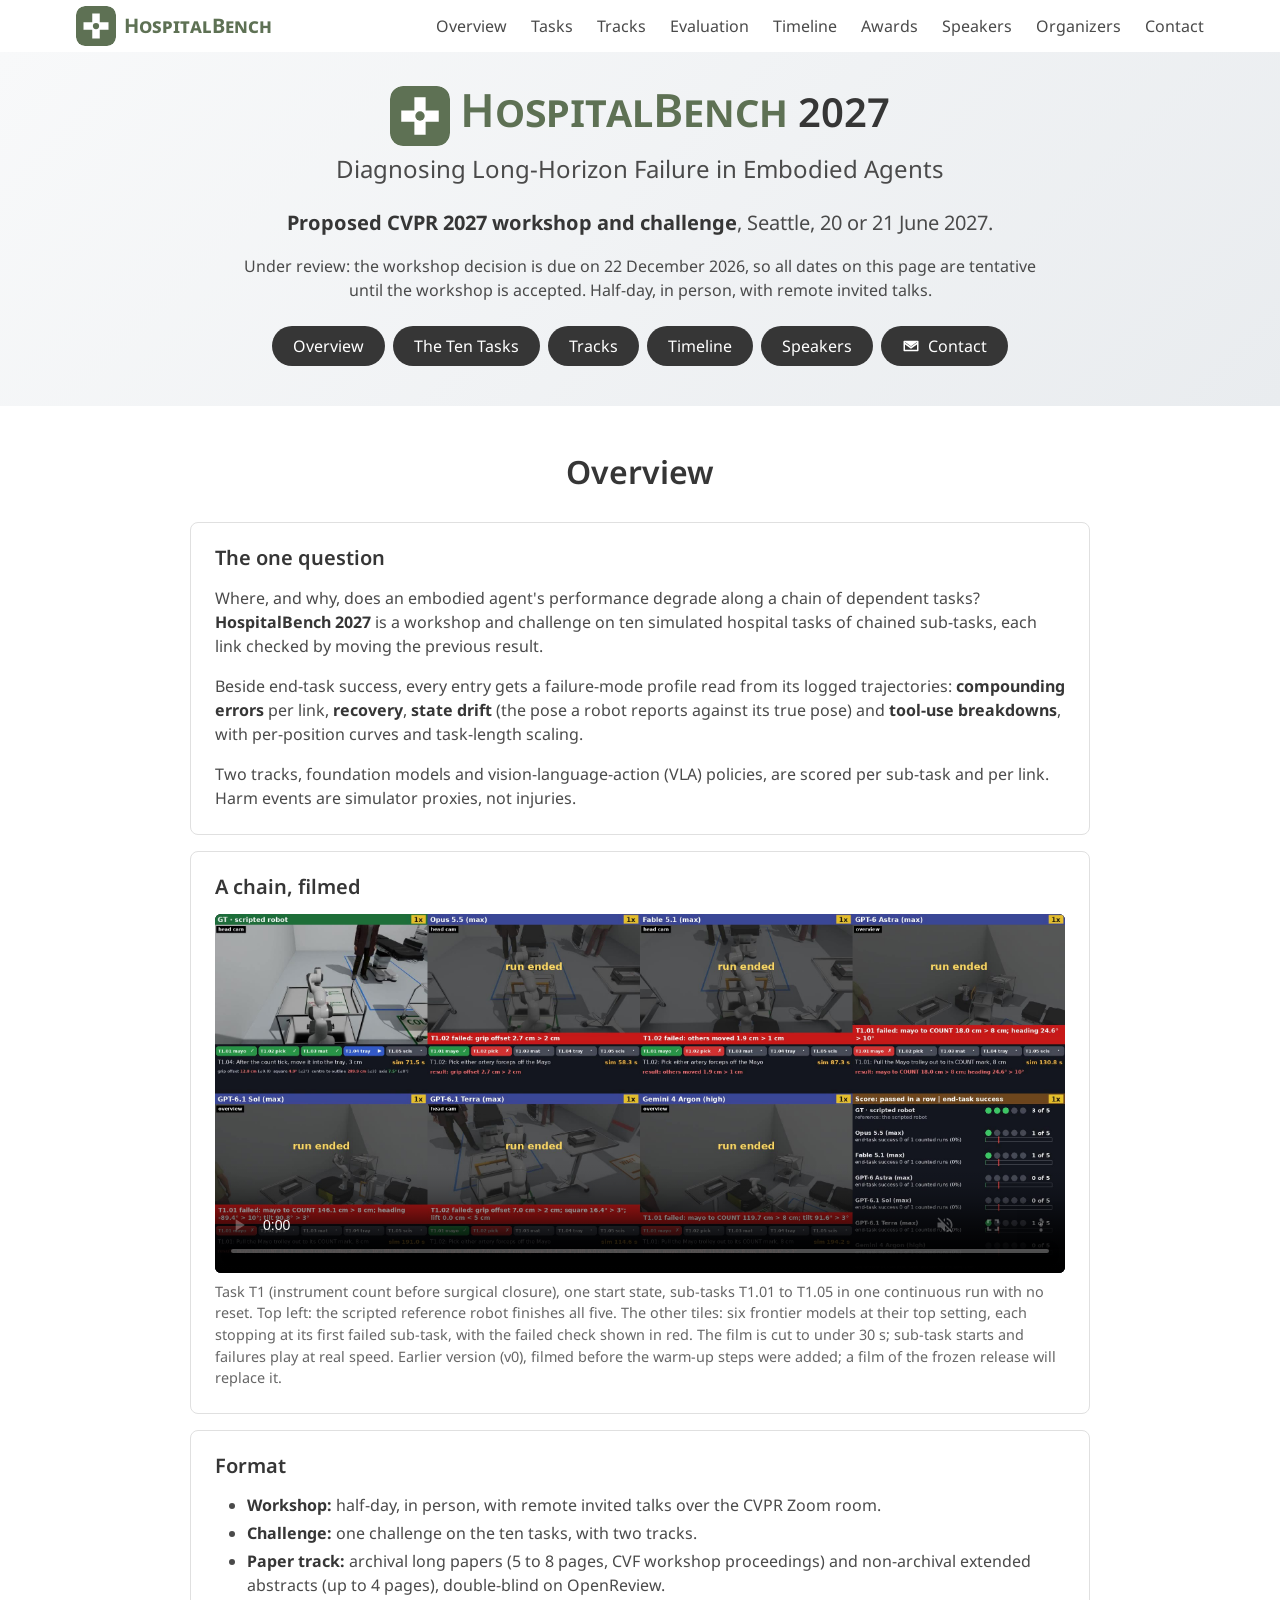
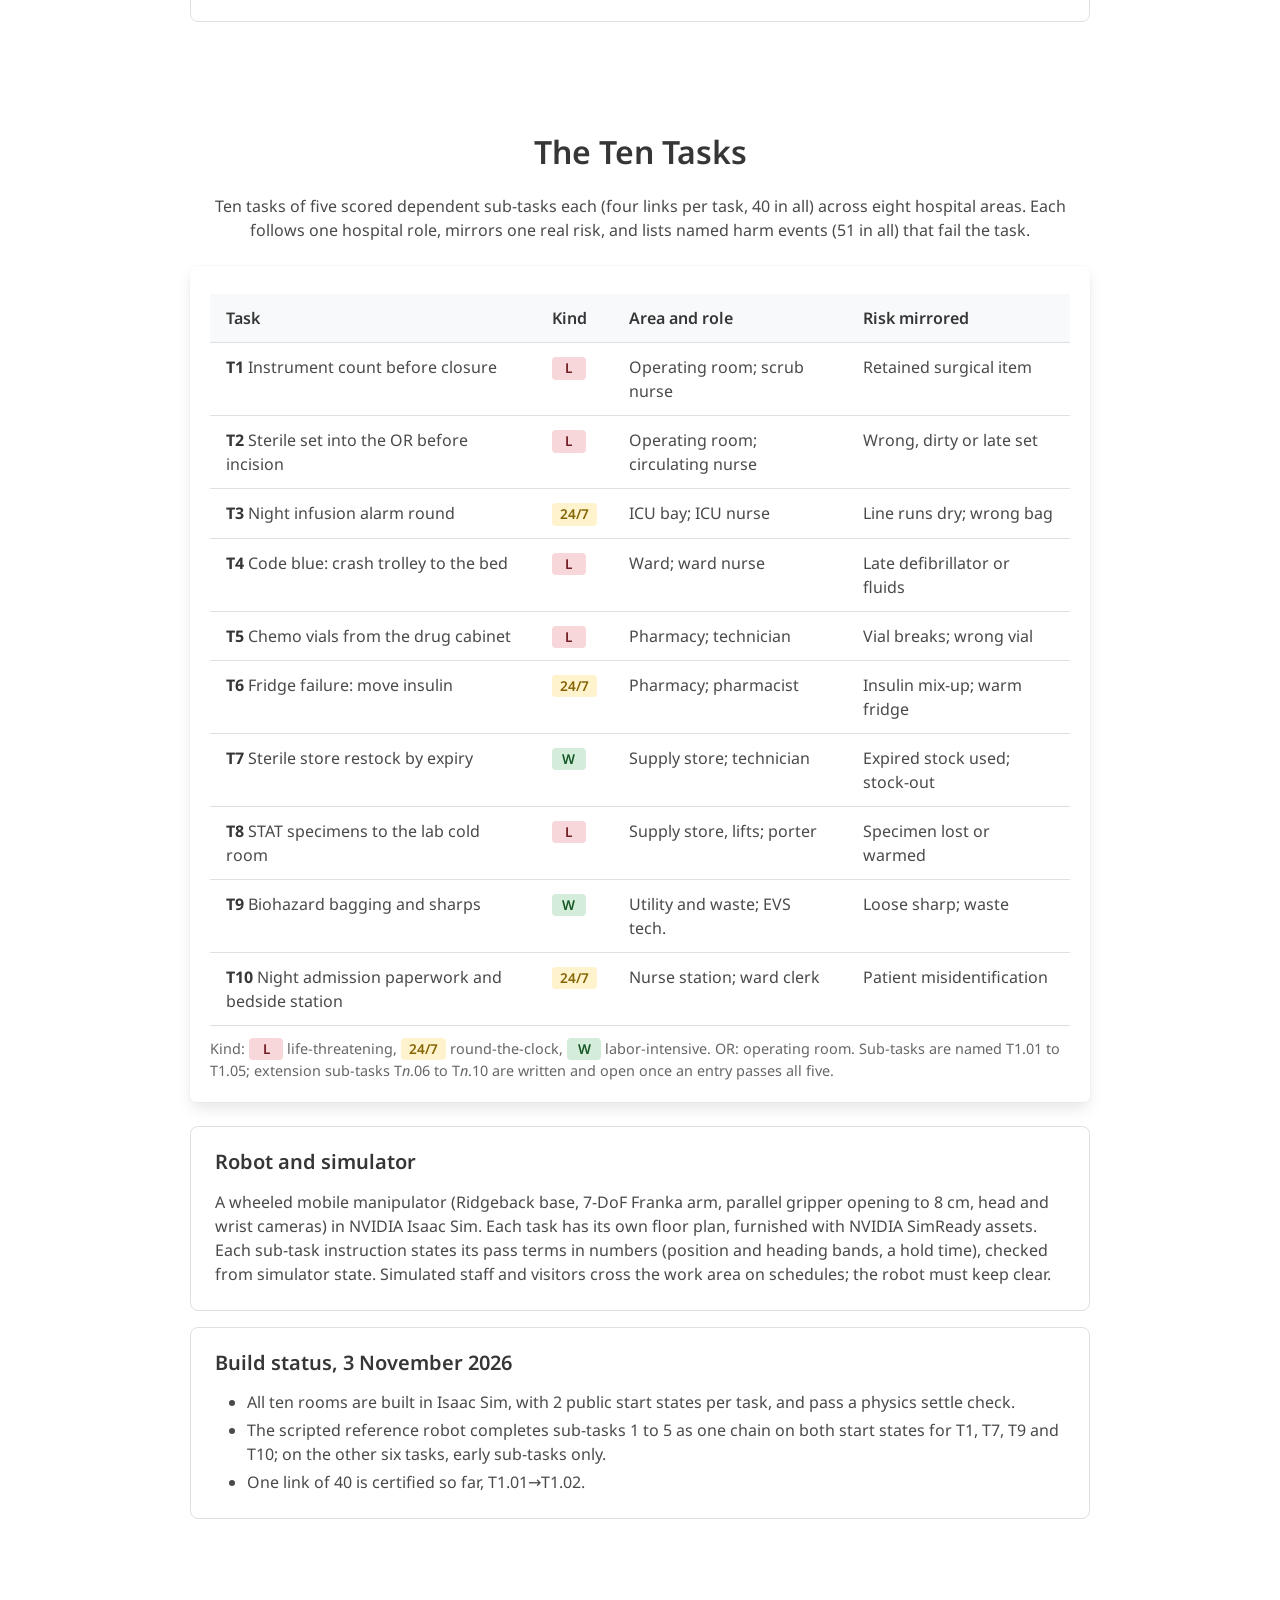
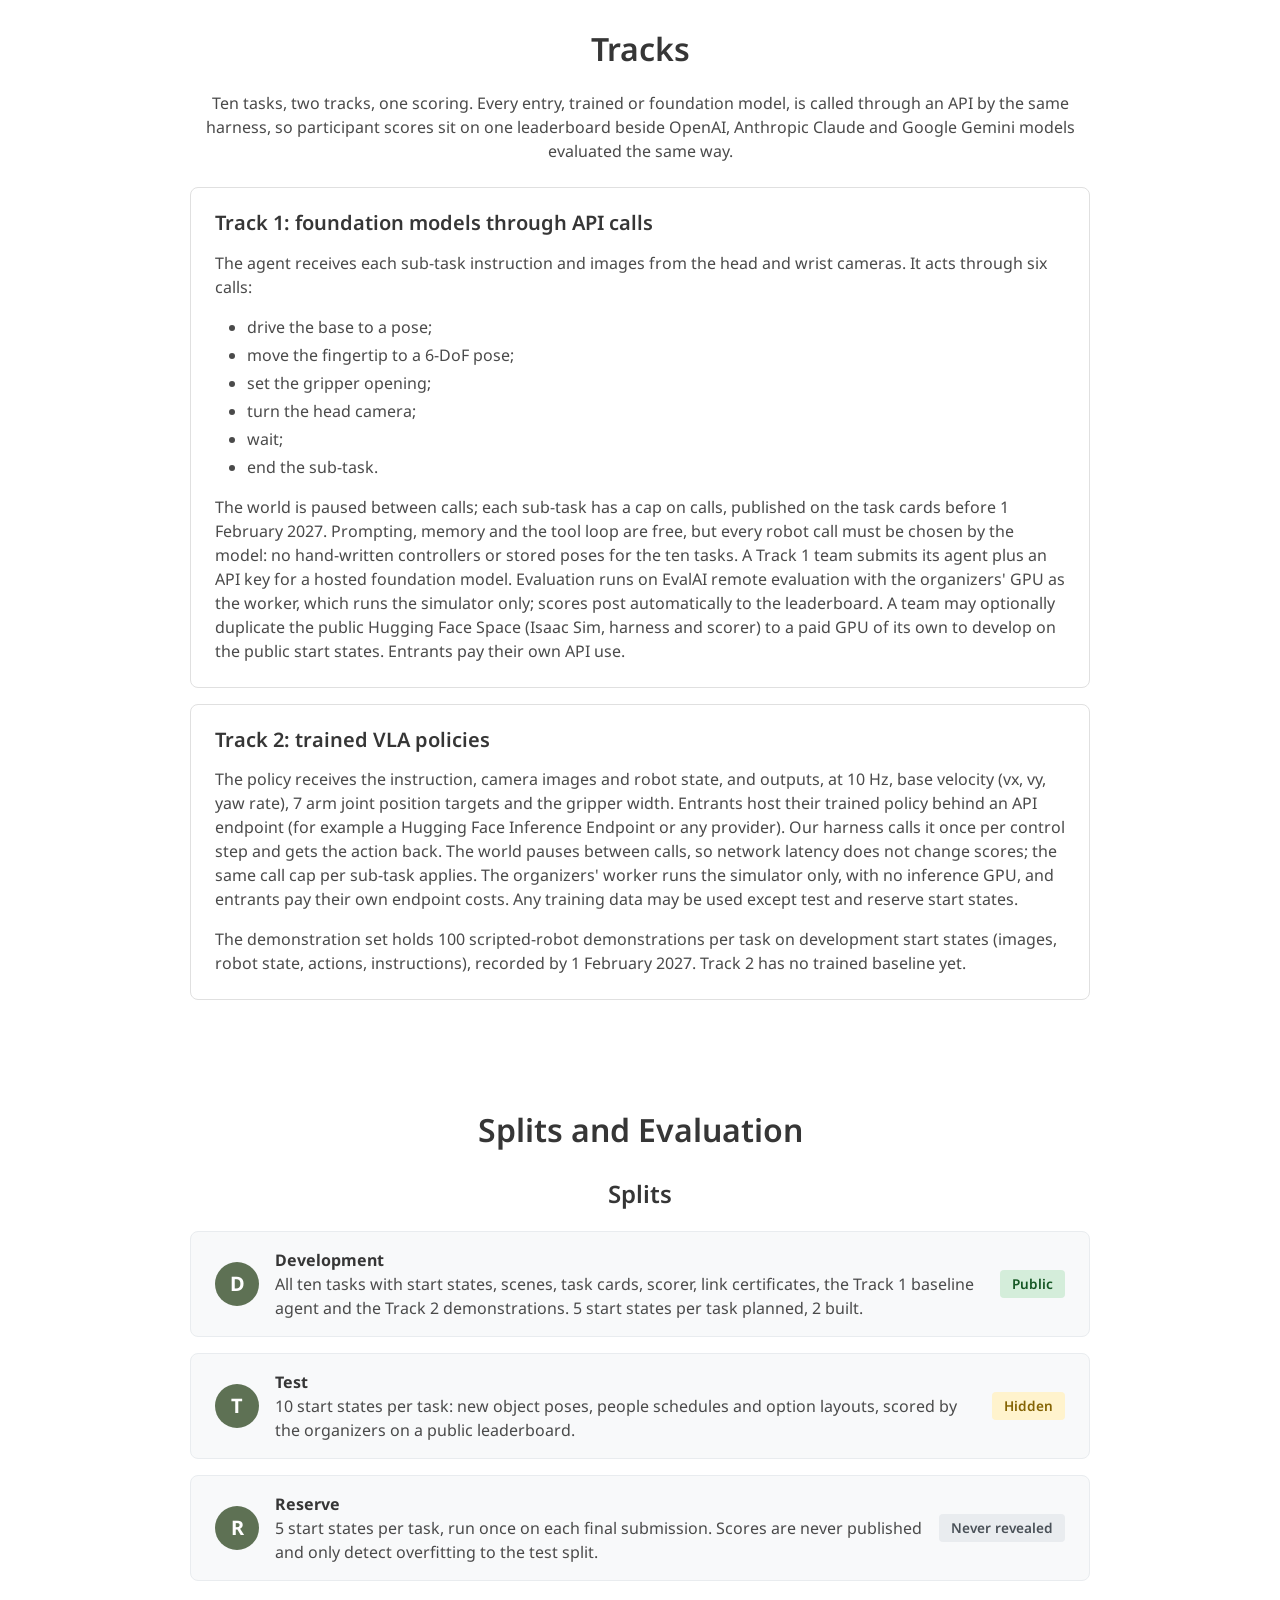
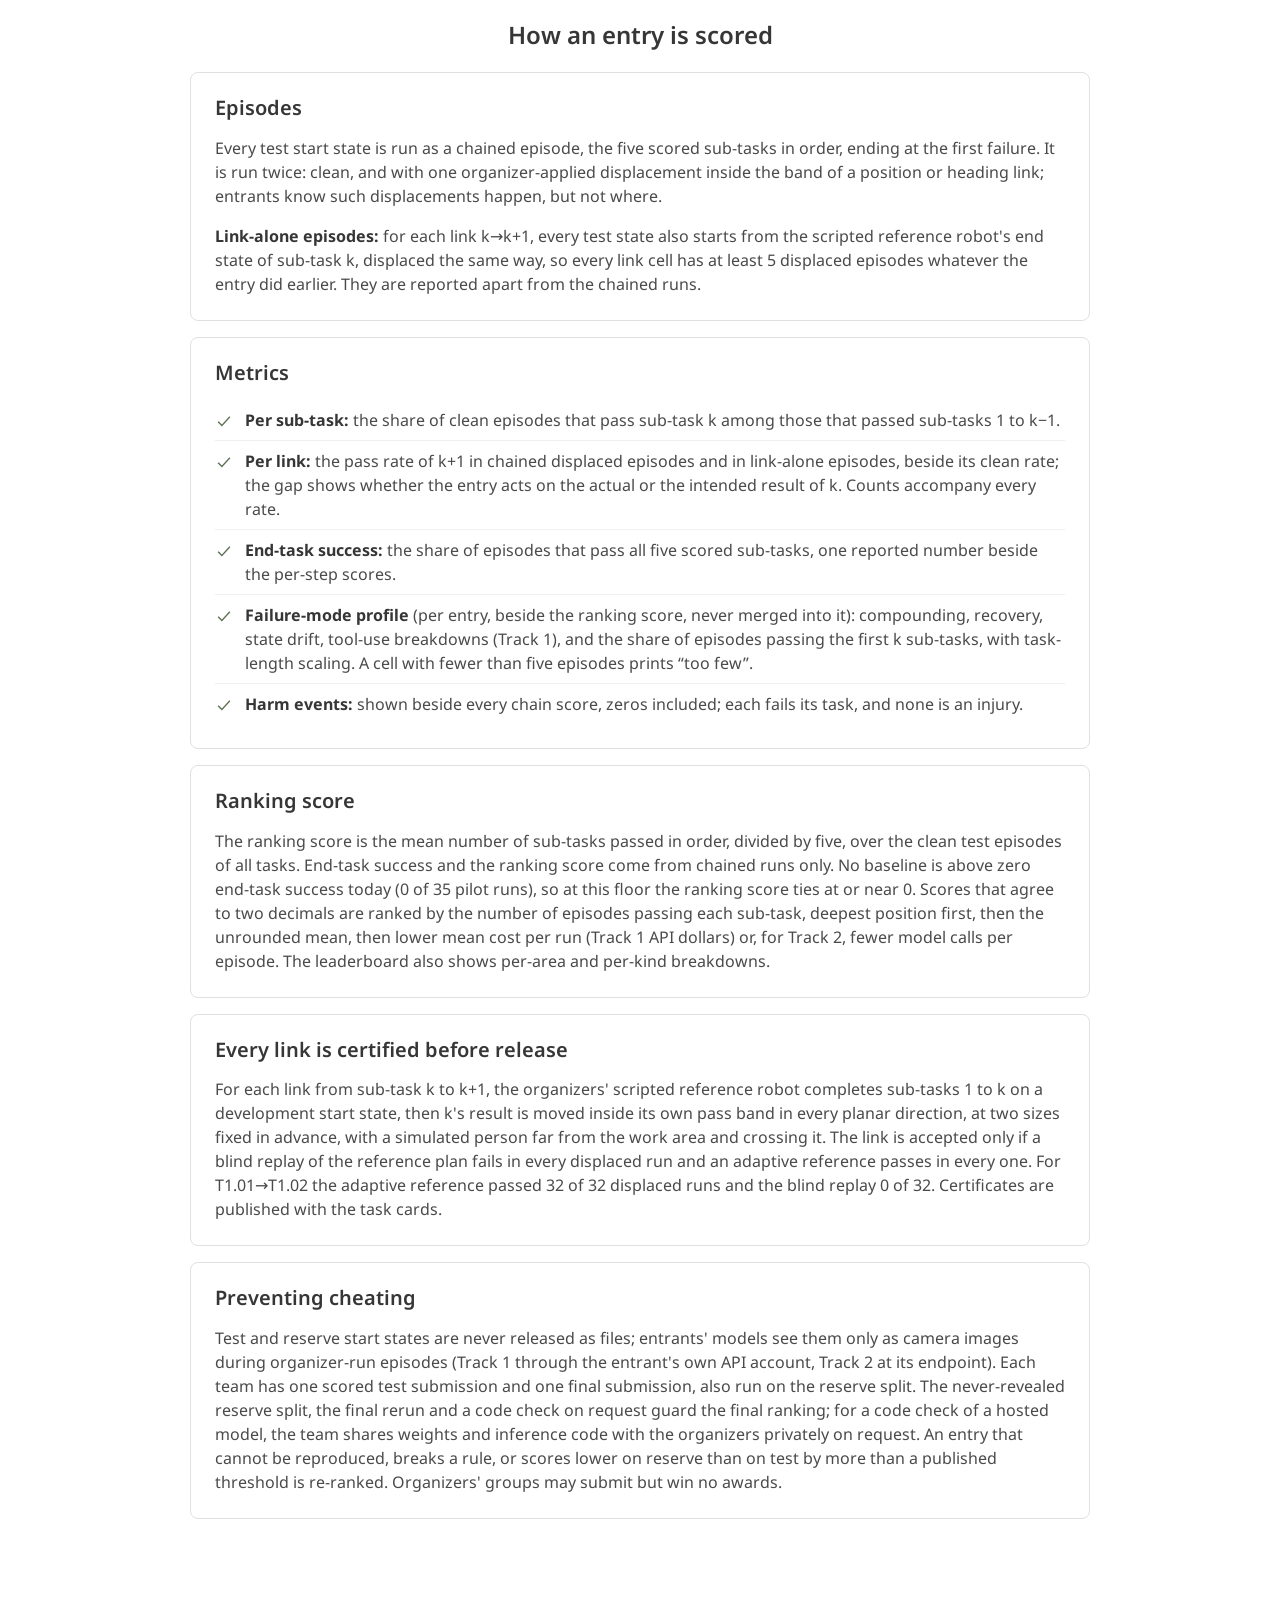
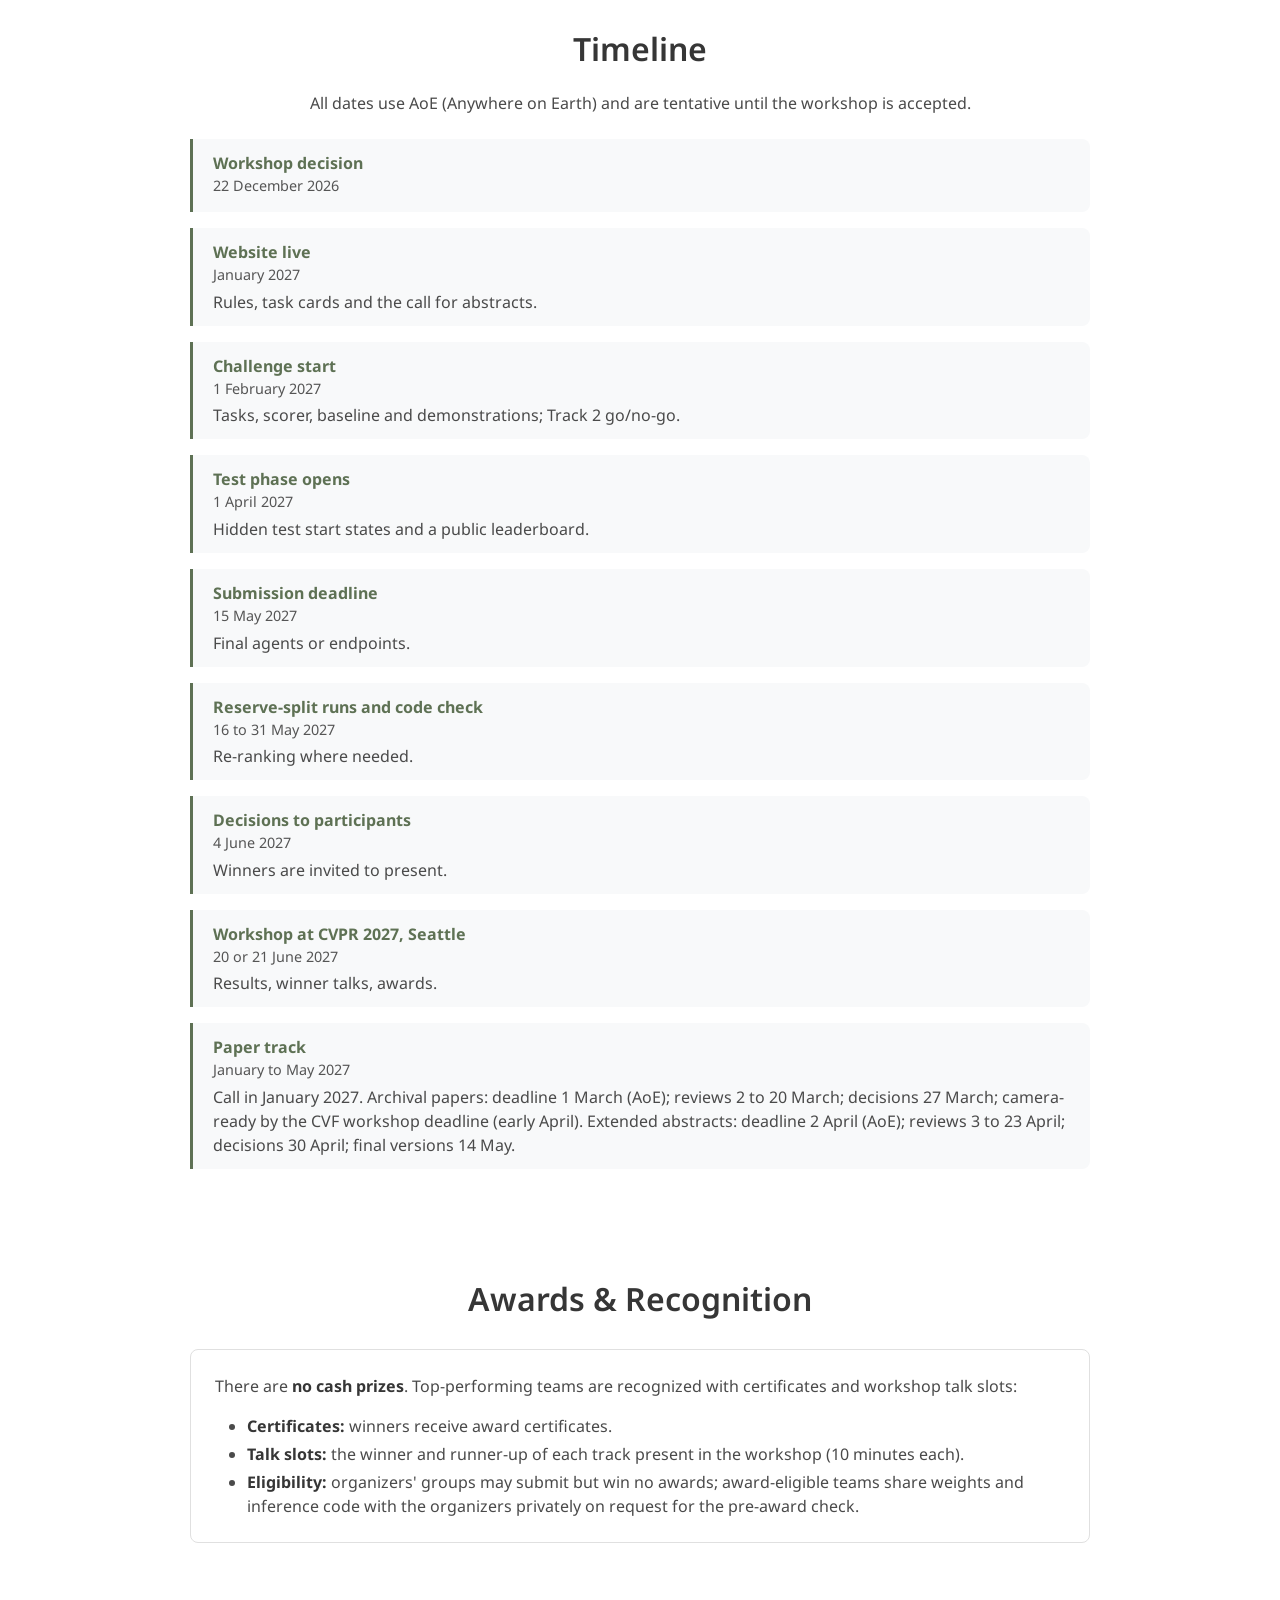
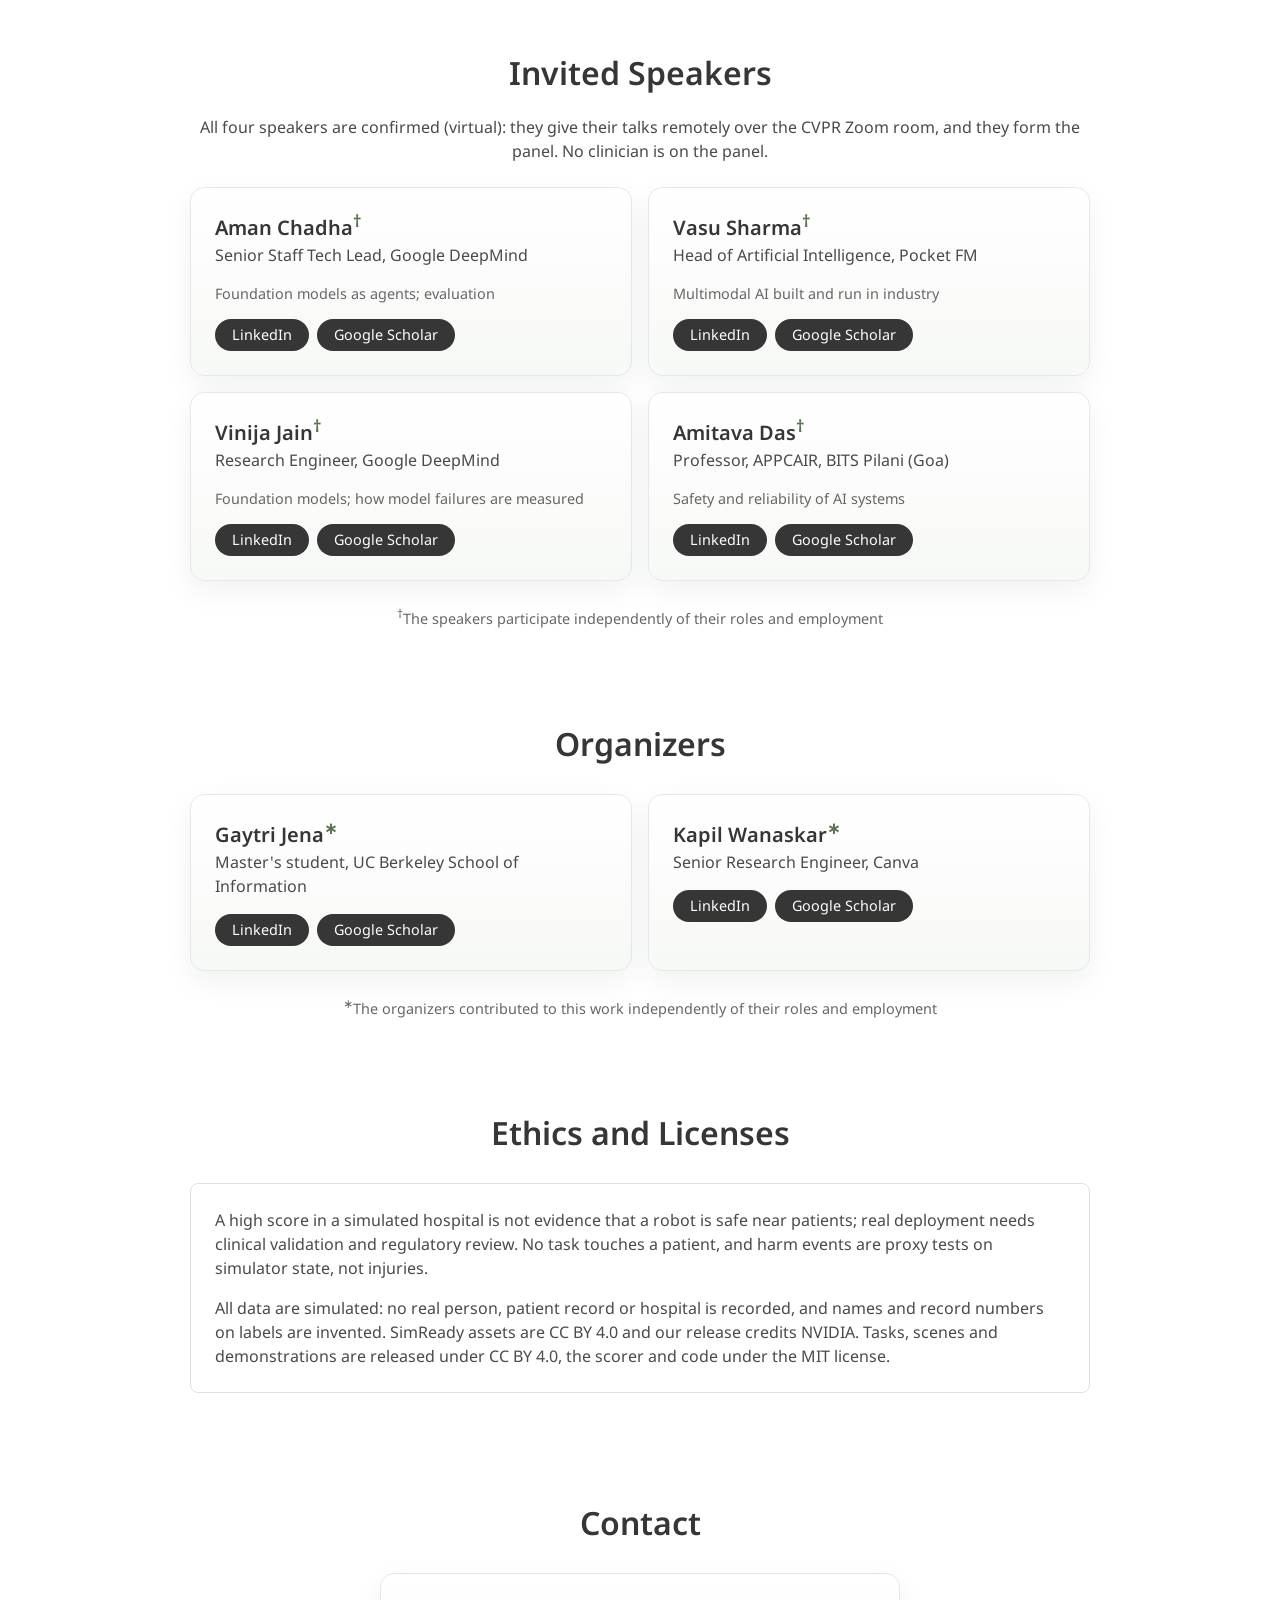
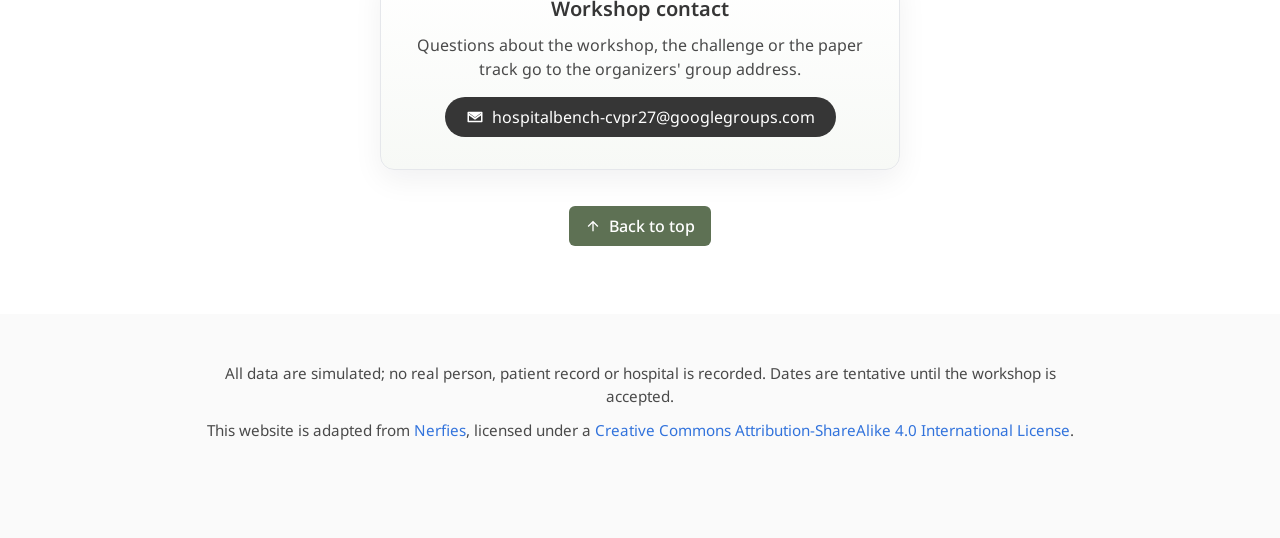
==== index.html @ 02d6d025 "Archival paper track, API-only submissions, speakers note" ====
<!doctype html>
<html lang="en">
<head>
<meta charset="utf-8">
<meta name="viewport" content="width=device-width,initial-scale=1">
<title>HospitalBench 2027 Workshop and Challenge @ CVPR 2027</title>
<meta name="description" content="HospitalBench 2027: a proposed CVPR 2027 workshop and challenge on diagnosing long-horizon failure in embodied agents, on ten chained simulated hospital tasks.">
<link rel="icon" href="logo.svg" type="image/svg+xml">
<link rel="preconnect" href="https://fonts.googleapis.com">
<link rel="preconnect" href="https://fonts.gstatic.com" crossorigin>
<link href="https://fonts.googleapis.com/css2?family=Noto+Sans:wght@400;500;600;700&amp;display=swap" rel="stylesheet">
<link rel="stylesheet" href="hospitalbench.css">
</head>
<body>

<nav class="navbar" role="navigation" aria-label="main navigation">
  <div class="container">
    <a class="navbar-brand" href="#top"><img src="logo.svg" alt="HospitalBench logo"><span class="hb">HospitalBench</span></a>
    <div class="navbar-end">
      <a class="navbar-item" href="#overview">Overview</a>
      <a class="navbar-item" href="#tasks">Tasks</a>
      <a class="navbar-item" href="#tracks">Tracks</a>
      <a class="navbar-item" href="#evaluation">Evaluation</a>
      <a class="navbar-item" href="#timeline">Timeline</a>
      <a class="navbar-item" href="#awards">Awards</a>
      <a class="navbar-item" href="#speakers">Speakers</a>
      <a class="navbar-item" href="#organizers">Organizers</a>
      <a class="navbar-item" href="#contact">Contact</a>
    </div>
  </div>
</nav>

<section class="hero" id="top">
  <div class="container">
    <h1><img src="logo.svg" alt=""><span class="hb">HospitalBench</span> 2027</h1>
    <p class="subtitle">Diagnosing Long-Horizon Failure in Embodied Agents</p>
    <p class="venue"><strong>Proposed CVPR 2027 workshop and challenge</strong>, Seattle, 20 or 21 June 2027.</p>
    <p class="lead">Under review: the workshop decision is due on 22 December 2026, so all dates on this page are tentative until the workshop is accepted. Half-day, in person, with remote invited talks.</p>
    <div class="buttons">
      <a class="button" href="#overview">Overview</a>
      <a class="button" href="#tasks">The Ten Tasks</a>
      <a class="button" href="#tracks">Tracks</a>
      <a class="button" href="#timeline">Timeline</a>
      <a class="button" href="#speakers">Speakers</a>
      <a class="button" href="#contact"><svg viewBox="0 0 24 24" aria-hidden="true"><path d="M3 5h18a1 1 0 0 1 1 1v12a1 1 0 0 1-1 1H3a1 1 0 0 1-1-1V6a1 1 0 0 1 1-1zm9 7.2L4.6 7H4v.4l8 5.6 8-5.6V7h-.6zM4 17h16V9.9l-8 5.6-8-5.6z"/></svg>Contact</a>
    </div>
  </div>
</section>

<section class="section" id="overview">
  <div class="container">
    <h2>Overview</h2>
    <div class="card">
      <h4>The one question</h4>
      <div class="content">
        <p>Where, and why, does an embodied agent's performance degrade along a chain of dependent tasks? <strong>HospitalBench 2027</strong> is a workshop and challenge on ten simulated hospital tasks of chained sub-tasks, each link checked by moving the previous result.</p>
        <p>Beside end-task success, every entry gets a failure-mode profile read from its logged trajectories: <strong>compounding errors</strong> per link, <strong>recovery</strong>, <strong>state drift</strong> (the pose a robot reports against its true pose) and <strong>tool-use breakdowns</strong>, with per-position curves and task-length scaling.</p>
        <p>Two tracks, foundation models and vision-language-action (VLA) policies, are scored per sub-task and per link. Harm events are simulator proxies, not injuries.</p>
      </div>
    </div>
    <div class="card">
      <h4>A chain, filmed</h4>
      <figure>
        <video src="t1_grid.mp4" poster="poster.jpg" controls muted playsinline preload="metadata"></video>
        <figcaption>Task T1 (instrument count before surgical closure), one start state, sub-tasks T1.01 to T1.05 in one continuous run with no reset. Top left: the scripted reference robot finishes all five. The other tiles: six frontier models at their top setting, each stopping at its first failed sub-task, with the failed check shown in red. The film is cut to under 30 s; sub-task starts and failures play at real speed. Earlier version (v0), filmed before the warm-up steps were added; a film of the frozen release will replace it.</figcaption>
      </figure>
    </div>
    <div class="card">
      <h4>Format</h4>
      <div class="content">
        <ul>
          <li><strong>Workshop:</strong> half-day, in person, with remote invited talks over the CVPR Zoom room.</li>
          <li><strong>Challenge:</strong> one challenge on the ten tasks, with two tracks.</li>
          <li><strong>Paper track:</strong> archival long papers (5 to 8 pages, CVF workshop proceedings) and non-archival extended abstracts (up to 4 pages), double-blind on OpenReview.</li>
        </ul>
      </div>
    </div>
  </div>
</section>

<section class="section" id="tasks">
  <div class="container">
    <h2>The Ten Tasks</h2>
    <p class="section-lead">Ten tasks of five scored dependent sub-tasks each (four links per task, 40 in all) across eight hospital areas. Each follows one hospital role, mirrors one real risk, and lists named harm events (51 in all) that fail the task.</p>
    <div class="box">
      <div class="table-wrap">
      <table class="data-table stack">
        <thead><tr><th>Task</th><th>Kind</th><th>Area and role</th><th>Risk mirrored</th></tr></thead>
        <tbody>
<tr><td data-label="Task"><strong>T1</strong> Instrument count before closure</td><td data-label="Kind"><span class="kind kind-L">L</span></td><td data-label="Area and role">Operating room; scrub nurse</td><td data-label="Risk mirrored">Retained surgical item</td></tr>
<tr><td data-label="Task"><strong>T2</strong> Sterile set into the OR before incision</td><td data-label="Kind"><span class="kind kind-L">L</span></td><td data-label="Area and role">Operating room; circulating nurse</td><td data-label="Risk mirrored">Wrong, dirty or late set</td></tr>
<tr><td data-label="Task"><strong>T3</strong> Night infusion alarm round</td><td data-label="Kind"><span class="kind kind-24">24/7</span></td><td data-label="Area and role">ICU bay; ICU nurse</td><td data-label="Risk mirrored">Line runs dry; wrong bag</td></tr>
<tr><td data-label="Task"><strong>T4</strong> Code blue: crash trolley to the bed</td><td data-label="Kind"><span class="kind kind-L">L</span></td><td data-label="Area and role">Ward; ward nurse</td><td data-label="Risk mirrored">Late defibrillator or fluids</td></tr>
<tr><td data-label="Task"><strong>T5</strong> Chemo vials from the drug cabinet</td><td data-label="Kind"><span class="kind kind-L">L</span></td><td data-label="Area and role">Pharmacy; technician</td><td data-label="Risk mirrored">Vial breaks; wrong vial</td></tr>
<tr><td data-label="Task"><strong>T6</strong> Fridge failure: move insulin</td><td data-label="Kind"><span class="kind kind-24">24/7</span></td><td data-label="Area and role">Pharmacy; pharmacist</td><td data-label="Risk mirrored">Insulin mix-up; warm fridge</td></tr>
<tr><td data-label="Task"><strong>T7</strong> Sterile store restock by expiry</td><td data-label="Kind"><span class="kind kind-W">W</span></td><td data-label="Area and role">Supply store; technician</td><td data-label="Risk mirrored">Expired stock used; stock-out</td></tr>
<tr><td data-label="Task"><strong>T8</strong> STAT specimens to the lab cold room</td><td data-label="Kind"><span class="kind kind-L">L</span></td><td data-label="Area and role">Supply store, lifts; porter</td><td data-label="Risk mirrored">Specimen lost or warmed</td></tr>
<tr><td data-label="Task"><strong>T9</strong> Biohazard bagging and sharps</td><td data-label="Kind"><span class="kind kind-W">W</span></td><td data-label="Area and role">Utility and waste; EVS tech.</td><td data-label="Risk mirrored">Loose sharp; waste</td></tr>
<tr><td data-label="Task"><strong>T10</strong> Night admission paperwork and bedside station</td><td data-label="Kind"><span class="kind kind-24">24/7</span></td><td data-label="Area and role">Nurse station; ward clerk</td><td data-label="Risk mirrored">Patient misidentification</td></tr>
        </tbody>
      </table>
      </div>
      <p class="note" style="margin:12px 0 0">Kind: <span class="kind kind-L">L</span> life-threatening, <span class="kind kind-24">24/7</span> round-the-clock, <span class="kind kind-W">W</span> labor-intensive. OR: operating room. Sub-tasks are named T1.01 to T1.05; extension sub-tasks T<i>n</i>.06 to T<i>n</i>.10 are written and open once an entry passes all five.</p>
    </div>
    <div class="card">
      <h4>Robot and simulator</h4>
      <div class="content">
        <p>A wheeled mobile manipulator (Ridgeback base, 7-DoF Franka arm, parallel gripper opening to 8 cm, head and wrist cameras) in NVIDIA Isaac Sim. Each task has its own floor plan, furnished with NVIDIA SimReady assets. Each sub-task instruction states its pass terms in numbers (position and heading bands, a hold time), checked from simulator state. Simulated staff and visitors cross the work area on schedules; the robot must keep clear.</p>
      </div>
    </div>
    <div class="card">
      <h4>Build status, 3 November 2026</h4>
      <div class="content">
        <ul>
          <li>All ten rooms are built in Isaac Sim, with 2 public start states per task, and pass a physics settle check.</li>
          <li>The scripted reference robot completes sub-tasks 1 to 5 as one chain on both start states for T1, T7, T9 and T10; on the other six tasks, early sub-tasks only.</li>
          <li>One link of 40 is certified so far, T1.01&rarr;T1.02.</li>
        </ul>
      </div>
    </div>
  </div>
</section>

<section class="section" id="tracks">
  <div class="container">
    <h2>Tracks</h2>
    <p class="section-lead">Ten tasks, two tracks, one scoring. Every entry, trained or foundation model, is called through an API by the same harness, so participant scores sit on one leaderboard beside OpenAI, Anthropic Claude and Google Gemini models evaluated the same way.</p>
    <div class="card">
      <h4>Track 1: foundation models through API calls</h4>
      <div class="content">
        <p>The agent receives each sub-task instruction and images from the head and wrist cameras. It acts through six calls:</p>
        <ul>
          <li>drive the base to a pose;</li>
          <li>move the fingertip to a 6-DoF pose;</li>
          <li>set the gripper opening;</li>
          <li>turn the head camera;</li>
          <li>wait;</li>
          <li>end the sub-task.</li>
        </ul>
        <p>The world is paused between calls; each sub-task has a cap on calls, published on the task cards before 1 February 2027. Prompting, memory and the tool loop are free, but every robot call must be chosen by the model: no hand-written controllers or stored poses for the ten tasks. A Track 1 team submits its agent plus an API key for a hosted foundation model. Evaluation runs on EvalAI remote evaluation with the organizers' GPU as the worker, which runs the simulator only; scores post automatically to the leaderboard. A team may optionally duplicate the public Hugging Face Space (Isaac Sim, harness and scorer) to a paid GPU of its own to develop on the public start states. Entrants pay their own API use.</p>
      </div>
    </div>
    <div class="card">
      <h4>Track 2: trained VLA policies</h4>
      <div class="content">
        <p>The policy receives the instruction, camera images and robot state, and outputs, at 10 Hz, base velocity (vx, vy, yaw rate), 7 arm joint position targets and the gripper width. Entrants host their trained policy behind an API endpoint (for example a Hugging Face Inference Endpoint or any provider). Our harness calls it once per control step and gets the action back. The world pauses between calls, so network latency does not change scores; the same call cap per sub-task applies. The organizers' worker runs the simulator only, with no inference GPU, and entrants pay their own endpoint costs. Any training data may be used except test and reserve start states.</p>
        <p>The demonstration set holds 100 scripted-robot demonstrations per task on development start states (images, robot state, actions, instructions), recorded by 1 February 2027. Track 2 has no trained baseline yet.</p>
      </div>
    </div>
  </div>
</section>

<section class="section" id="evaluation">
  <div class="container">
    <h2>Splits and Evaluation</h2>
    <h3 style="text-align:center">Splits</h3>
    <div class="split-card">
      <div class="split-icon">D</div>
      <div class="split-content"><strong>Development</strong>
        <p>All ten tasks with start states, scenes, task cards, scorer, link certificates, the Track 1 baseline agent and the Track 2 demonstrations. 5 start states per task planned, 2 built.</p></div>
      <span class="badge badge-public">Public</span>
    </div>
    <div class="split-card">
      <div class="split-icon">T</div>
      <div class="split-content"><strong>Test</strong>
        <p>10 start states per task: new object poses, people schedules and option layouts, scored by the organizers on a public leaderboard.</p></div>
      <span class="badge badge-coming">Hidden</span>
    </div>
    <div class="split-card">
      <div class="split-icon">R</div>
      <div class="split-content"><strong>Reserve</strong>
        <p>5 start states per task, run once on each final submission. Scores are never published and only detect overfitting to the test split.</p></div>
      <span class="badge badge-never">Never revealed</span>
    </div>

    <h3 style="text-align:center;margin-top:40px">How an entry is scored</h3>
    <div class="card">
      <h4>Episodes</h4>
      <div class="content">
        <p>Every test start state is run as a chained episode, the five scored sub-tasks in order, ending at the first failure. It is run twice: clean, and with one organizer-applied displacement inside the band of a position or heading link; entrants know such displacements happen, but not where.</p>
        <p><strong>Link-alone episodes:</strong> for each link k&rarr;k+1, every test state also starts from the scripted reference robot's end state of sub-task k, displaced the same way, so every link cell has at least 5 displaced episodes whatever the entry did earlier. They are reported apart from the chained runs.</p>
      </div>
    </div>
    <div class="card">
      <h4>Metrics</h4>
      <ul class="rules-list">
<li><svg class="rule-icon" viewBox="0 0 24 24" aria-hidden="true"><path d="M9.2 16.6 4.9 12.3l-1.4 1.4 5.7 5.7L20.5 7.1l-1.4-1.4z"/></svg><span><strong>Per sub-task:</strong> the share of clean episodes that pass sub-task k among those that passed sub-tasks 1 to k&minus;1.</span></li>
<li><svg class="rule-icon" viewBox="0 0 24 24" aria-hidden="true"><path d="M9.2 16.6 4.9 12.3l-1.4 1.4 5.7 5.7L20.5 7.1l-1.4-1.4z"/></svg><span><strong>Per link:</strong> the pass rate of k+1 in chained displaced episodes and in link-alone episodes, beside its clean rate; the gap shows whether the entry acts on the actual or the intended result of k. Counts accompany every rate.</span></li>
<li><svg class="rule-icon" viewBox="0 0 24 24" aria-hidden="true"><path d="M9.2 16.6 4.9 12.3l-1.4 1.4 5.7 5.7L20.5 7.1l-1.4-1.4z"/></svg><span><strong>End-task success:</strong> the share of episodes that pass all five scored sub-tasks, one reported number beside the per-step scores.</span></li>
<li><svg class="rule-icon" viewBox="0 0 24 24" aria-hidden="true"><path d="M9.2 16.6 4.9 12.3l-1.4 1.4 5.7 5.7L20.5 7.1l-1.4-1.4z"/></svg><span><strong>Failure-mode profile</strong> (per entry, beside the ranking score, never merged into it): compounding, recovery, state drift, tool-use breakdowns (Track 1), and the share of episodes passing the first k sub-tasks, with task-length scaling. A cell with fewer than five episodes prints &ldquo;too few&rdquo;.</span></li>
<li><svg class="rule-icon" viewBox="0 0 24 24" aria-hidden="true"><path d="M9.2 16.6 4.9 12.3l-1.4 1.4 5.7 5.7L20.5 7.1l-1.4-1.4z"/></svg><span><strong>Harm events:</strong> shown beside every chain score, zeros included; each fails its task, and none is an injury.</span></li>
</ul>
    </div>
    <div class="card">
      <h4>Ranking score</h4>
      <div class="content">
        <p>The ranking score is the mean number of sub-tasks passed in order, divided by five, over the clean test episodes of all tasks. End-task success and the ranking score come from chained runs only. No baseline is above zero end-task success today (0 of 35 pilot runs), so at this floor the ranking score ties at or near 0. Scores that agree to two decimals are ranked by the number of episodes passing each sub-task, deepest position first, then the unrounded mean, then lower mean cost per run (Track 1 API dollars) or, for Track 2, fewer model calls per episode. The leaderboard also shows per-area and per-kind breakdowns.</p>
      </div>
    </div>
    <div class="card">
      <h4>Every link is certified before release</h4>
      <div class="content">
        <p>For each link from sub-task k to k+1, the organizers' scripted reference robot completes sub-tasks 1 to k on a development start state, then k's result is moved inside its own pass band in every planar direction, at two sizes fixed in advance, with a simulated person far from the work area and crossing it. The link is accepted only if a blind replay of the reference plan fails in every displaced run and an adaptive reference passes in every one. For T1.01&rarr;T1.02 the adaptive reference passed 32 of 32 displaced runs and the blind replay 0 of 32. Certificates are published with the task cards.</p>
      </div>
    </div>
    <div class="card">
      <h4>Preventing cheating</h4>
      <div class="content">
        <p>Test and reserve start states are never released as files; entrants' models see them only as camera images during organizer-run episodes (Track 1 through the entrant's own API account, Track 2 at its endpoint). Each team has one scored test submission and one final submission, also run on the reserve split. The never-revealed reserve split, the final rerun and a code check on request guard the final ranking; for a code check of a hosted model, the team shares weights and inference code with the organizers privately on request. An entry that cannot be reproduced, breaks a rule, or scores lower on reserve than on test by more than a published threshold is re-ranked. Organizers' groups may submit but win no awards.</p>
      </div>
    </div>
  </div>
</section>

<section class="section" id="timeline">
  <div class="container">
    <h2>Timeline</h2>
    <p class="section-lead">All dates use AoE (Anywhere on Earth) and are tentative until the workshop is accepted.</p>
    <div class="timeline-item"><div class="timeline-label">Workshop decision</div><div class="timeline-date">22 December 2026</div></div>
    <div class="timeline-item"><div class="timeline-label">Website live</div><div class="timeline-date">January 2027</div><p>Rules, task cards and the call for abstracts.</p></div>
    <div class="timeline-item"><div class="timeline-label">Challenge start</div><div class="timeline-date">1 February 2027</div><p>Tasks, scorer, baseline and demonstrations; Track 2 go/no-go.</p></div>
    <div class="timeline-item"><div class="timeline-label">Test phase opens</div><div class="timeline-date">1 April 2027</div><p>Hidden test start states and a public leaderboard.</p></div>
    <div class="timeline-item"><div class="timeline-label">Submission deadline</div><div class="timeline-date">15 May 2027</div><p>Final agents or endpoints.</p></div>
    <div class="timeline-item"><div class="timeline-label">Reserve-split runs and code check</div><div class="timeline-date">16 to 31 May 2027</div><p>Re-ranking where needed.</p></div>
    <div class="timeline-item"><div class="timeline-label">Decisions to participants</div><div class="timeline-date">4 June 2027</div><p>Winners are invited to present.</p></div>
    <div class="timeline-item"><div class="timeline-label">Workshop at CVPR 2027, Seattle</div><div class="timeline-date">20 or 21 June 2027</div><p>Results, winner talks, awards.</p></div>
    <div class="timeline-item"><div class="timeline-label">Paper track</div><div class="timeline-date">January to May 2027</div><p>Call in January 2027. Archival papers: deadline 1 March (AoE); reviews 2 to 20 March; decisions 27 March; camera-ready by the CVF workshop deadline (early April). Extended abstracts: deadline 2 April (AoE); reviews 3 to 23 April; decisions 30 April; final versions 14 May.</p></div>
  </div>
</section>

<section class="section" id="awards">
  <div class="container">
    <h2>Awards &amp; Recognition</h2>
    <div class="card">
      <div class="content">
        <p>There are <strong>no cash prizes</strong>. Top-performing teams are recognized with certificates and workshop talk slots:</p>
        <ul>
          <li><strong>Certificates:</strong> winners receive award certificates.</li>
          <li><strong>Talk slots:</strong> the winner and runner-up of each track present in the workshop (10 minutes each).</li>
          <li><strong>Eligibility:</strong> organizers' groups may submit but win no awards; award-eligible teams share weights and inference code with the organizers privately on request for the pre-award check.</li>
        </ul>
      </div>
    </div>
  </div>
</section>

<section class="section" id="speakers">
  <div class="container">
    <h2>Invited Speakers</h2>
    <p class="section-lead">All four speakers are confirmed (virtual): they give their talks remotely over the CVPR Zoom room, and they form the panel. No clinician is on the panel.</p>
    <div class="people-grid">
<article class="person"><h3>Aman Chadha<sup>&dagger;</sup></h3><p class="role">Senior Staff Tech Lead, Google DeepMind</p><p class="note">Foundation models as agents; evaluation</p><div class="links"><a class="button" href="https://www.linkedin.com/in/amanc/" target="_blank" rel="noopener noreferrer">LinkedIn</a><a class="button" href="https://scholar.google.com/citations?user=gPGQuBQAAAAJ" target="_blank" rel="noopener noreferrer">Google Scholar</a></div></article>
<article class="person"><h3>Vasu Sharma<sup>&dagger;</sup></h3><p class="role">Head of Artificial Intelligence, Pocket FM</p><p class="note">Multimodal AI built and run in industry</p><div class="links"><a class="button" href="https://www.linkedin.com/in/vasu-sharma55/" target="_blank" rel="noopener noreferrer">LinkedIn</a><a class="button" href="https://scholar.google.com/citations?user=PLUB4dIAAAAJ" target="_blank" rel="noopener noreferrer">Google Scholar</a></div></article>
<article class="person"><h3>Vinija Jain<sup>&dagger;</sup></h3><p class="role">Research Engineer, Google DeepMind</p><p class="note">Foundation models; how model failures are measured</p><div class="links"><a class="button" href="https://www.linkedin.com/in/vinija/" target="_blank" rel="noopener noreferrer">LinkedIn</a><a class="button" href="https://scholar.google.com/citations?user=oYaD1NcAAAAJ" target="_blank" rel="noopener noreferrer">Google Scholar</a></div></article>
<article class="person"><h3>Amitava Das<sup>&dagger;</sup></h3><p class="role">Professor, APPCAIR, BITS Pilani (Goa)</p><p class="note">Safety and reliability of AI systems</p><div class="links"><a class="button" href="https://www.linkedin.com/in/amitava-das-78348022/" target="_blank" rel="noopener noreferrer">LinkedIn</a><a class="button" href="https://scholar.google.com/citations?user=HYpfhaEAAAAJ" target="_blank" rel="noopener noreferrer">Google Scholar</a></div></article>
    </div>
    <p class="footnote"><sup>&dagger;</sup>The speakers participate independently of their roles and employment</p>
  </div>
</section>

<section class="section" id="organizers">
  <div class="container">
    <h2>Organizers</h2>
    <div class="people-grid">
<article class="person"><h3>Gaytri Jena<sup>&lowast;</sup></h3><p class="role">Master's student, UC Berkeley School of Information</p><div class="links"><a class="button" href="https://www.linkedin.com/in/gaytri-jena/" target="_blank" rel="noopener noreferrer">LinkedIn</a><a class="button" href="https://scholar.google.com/citations?user=hDzYohIAAAAJ" target="_blank" rel="noopener noreferrer">Google Scholar</a></div></article>
<article class="person"><h3>Kapil Wanaskar<sup>&lowast;</sup></h3><p class="role">Senior Research Engineer, Canva</p><div class="links"><a class="button" href="https://www.linkedin.com/in/kapil-w-06507483/" target="_blank" rel="noopener noreferrer">LinkedIn</a><a class="button" href="https://scholar.google.com/citations?user=fDo5HioAAAAJ" target="_blank" rel="noopener noreferrer">Google Scholar</a></div></article>
    </div>
    <p class="footnote"><sup>&lowast;</sup>The organizers contributed to this work independently of their roles and employment</p>
  </div>
</section>

<section class="section" id="ethics">
  <div class="container">
    <h2>Ethics and Licenses</h2>
    <div class="card">
      <div class="content">
        <p>A high score in a simulated hospital is not evidence that a robot is safe near patients; real deployment needs clinical validation and regulatory review. No task touches a patient, and harm events are proxy tests on simulator state, not injuries.</p>
        <p>All data are simulated: no real person, patient record or hospital is recorded, and names and record numbers on labels are invented. SimReady assets are CC BY 4.0 and our release credits NVIDIA. Tasks, scenes and demonstrations are released under CC BY 4.0, the scorer and code under the MIT license.</p>
      </div>
    </div>
  </div>
</section>

<section class="section" id="contact">
  <div class="container">
    <h2>Contact</h2>
    <div class="contact-grid">
      <div class="contact-card">
        <h3>Workshop contact</h3>
        <p>Questions about the workshop, the challenge or the paper track go to the organizers' group address.</p>
        <div class="contact-actions">
          <a class="button" href="mailto:hospitalbench-cvpr27@googlegroups.com"><svg viewBox="0 0 24 24" aria-hidden="true"><path d="M3 5h18a1 1 0 0 1 1 1v12a1 1 0 0 1-1 1H3a1 1 0 0 1-1-1V6a1 1 0 0 1 1-1zm9 7.2L4.6 7H4v.4l8 5.6 8-5.6V7h-.6zM4 17h16V9.9l-8 5.6-8-5.6z"/></svg>hospitalbench-cvpr27@googlegroups.com</a>
        </div>
      </div>
    </div>
    <p class="center"><a class="nav-link" href="#top"><svg viewBox="0 0 24 24" aria-hidden="true"><path d="M12 4 4 12l1.4 1.4L11 7.8V20h2V7.8l5.6 5.6L20 12z"/></svg>Back to top</a></p>
  </div>
</section>

<footer class="footer">
  <p>All data are simulated; no real person, patient record or hospital is recorded. Dates are tentative until the workshop is accepted.</p>
  <p>This website is adapted from <a href="https://nerfies.github.io/">Nerfies</a>, licensed under a
  <a rel="license" href="http://creativecommons.org/licenses/by-sa/4.0/">Creative Commons Attribution-ShareAlike 4.0 International License</a>.</p>
</footer>

</body>
</html>
---- hospitalbench.css ----
/* HospitalBench 2027 workshop page. Layout and look follow the EmbodiedBench challenge page
   (Nerfies-style academic template); all rules below are written from scratch for this page. */
*,*::before,*::after{box-sizing:border-box}
html{scroll-behavior:smooth;-webkit-text-size-adjust:100%}
body{margin:0;background:#fff;color:#4a4a4a;font:400 16px/1.5 "Noto Sans",system-ui,-apple-system,"Segoe UI",Roboto,Arial,sans-serif}
a{color:#3273dc;text-decoration:none}
a:hover{color:#363636;text-decoration:underline}
strong{color:#363636;font-weight:700}
img,video{max-width:100%;height:auto}
section[id]{scroll-margin-top:12px}

/* name mark: small caps in the accent green */
.hb{font-variant:small-caps;font-weight:700;color:#5e7154}

/* navigation bar */
.navbar{background:#fff;box-shadow:0 1px 3px rgba(0,0,0,.1)}
.navbar .container{display:flex;align-items:center;justify-content:space-between;flex-wrap:wrap;max-width:1152px;margin:0 auto;padding:0;min-height:52px}
.navbar-brand{display:flex;align-items:center;padding:6px 12px;color:#4a4a4a;font-size:20px}
.navbar-brand:hover{text-decoration:none}
.navbar-brand img{width:40px;height:40px;margin-right:8px;border-radius:9px}
.navbar-end{display:flex;flex-wrap:wrap;align-items:stretch}
.navbar-item{display:flex;align-items:center;min-height:52px;padding:8px 12px;color:#4a4a4a}
.navbar-item:hover{color:#5e7154;background:#fafafa;text-decoration:none}
.navbar-item.is-current{color:#5e7154;font-weight:700}

/* hero */
.hero{background:linear-gradient(135deg,#f8f9fa 0%,#e9ecef 100%);padding:32px 24px}
.hero .container{max-width:1152px;margin:0 auto;text-align:center}
.hero h1{margin:0 0 8px;font-size:40px;line-height:1.125;font-weight:600;color:#363636}
.hero h1 img{width:60px;height:60px;vertical-align:middle;margin-right:10px;border-radius:13px}
.hero h1 .hb{font-size:46px;font-weight:600}
.hero .subtitle{margin:8px 0 24px;font-size:24px;line-height:1.25;color:#4a4a4a}
.hero .venue{margin:16px 0 0;font-size:20px;line-height:1.5}
.hero .lead{max-width:800px;margin:16px auto}
.buttons{display:flex;flex-wrap:wrap;justify-content:center;margin-top:24px}
.button{display:inline-flex;align-items:center;justify-content:center;margin:0 4px 8px;padding:7px 20px;border:1px solid transparent;border-radius:999px;background:#363636;color:#fff;font:inherit;line-height:24px;white-space:nowrap;cursor:pointer}
.button:hover{background:#292929;color:#fff;text-decoration:none}
.button svg{width:18px;height:18px;margin-right:8px;fill:currentColor}

/* sections */
.section{padding:48px 24px}
.section .container{max-width:900px;margin:0 auto}
.section h2{margin:0 0 32px;font-size:32px;line-height:1.125;font-weight:600;color:#363636;text-align:center}
.section-lead{margin:-8px 0 24px;text-align:center}
h3,h4{color:#363636;font-weight:600;line-height:1.125;margin:0 0 24px}
h3{font-size:24px}
h4{font-size:20px}
.content p,.content ul,.content ol{margin:0 0 16px}
.content ul{padding-left:32px}
.content li+li{margin-top:.25em}
.content>:last-child,.card>:last-child{margin-bottom:0}
.note{font-size:14.4px;color:#666}

/* cards */
.card{margin-bottom:16px;padding:24px;background:#fff;border:1px solid #e0e0e0;border-radius:8px}
.card h4{margin-bottom:16px}
.card figure{margin:0 0 16px}
.card video{display:block;width:100%;border-radius:6px;background:#000}
.card figcaption{margin-top:8px;font-size:14.4px;color:#666}
.box{margin-bottom:24px;padding:20px;background:#fff;border-radius:6px;box-shadow:0 8px 16px -2px rgba(10,10,10,.1),0 0 0 1px rgba(10,10,10,.02)}
.box h3{font-size:20px;margin-bottom:16px}

/* tables */
.table-wrap{overflow-x:auto}
.data-table{width:100%;border-collapse:collapse;margin-top:8px}
.data-table th,.data-table td{padding:12px 16px;text-align:left;vertical-align:top;border-bottom:1px solid #e0e0e0}
.data-table th{background:#f8f9fa;font-weight:600;color:#363636}
.data-table tbody tr:hover{background:#fafbfb}
.data-table td strong{color:#363636}

/* rules list (check-mark rows) */
.rules-list{list-style:none;margin:0;padding:0}
.rules-list li{display:flex;align-items:flex-start;padding:8px 0;border-bottom:1px solid #f0f0f0}
.rules-list li:last-child{border-bottom:none}
.rules-list .rule-icon{flex:none;width:18px;height:18px;margin:4px 12px 0 0;fill:#5e7154}

/* data-split rows */
.split-card{display:flex;align-items:center;margin-bottom:16px;padding:16px 24px;background:#f8f9fa;border:1px solid #e9ecef;border-radius:8px}
.split-icon{flex:none;width:44px;height:44px;margin-right:16px;border-radius:50%;background:#5e7154;color:#fff;font-size:20px;font-weight:700;line-height:44px;text-align:center}
.split-content{flex:1;min-width:0}
.split-content p{margin:0}
.badge{flex:none;margin-left:16px;padding:4px 12px;border-radius:4px;font-size:13.6px;font-weight:600;white-space:nowrap}
.badge-public{background:#d4edda;color:#155724}
.badge-coming{background:#fff3cd;color:#856404}
.badge-never{background:#e9ecef;color:#495057}
.kind{display:inline-block;min-width:34px;padding:1px 8px;border-radius:4px;font-size:13.6px;font-weight:600;text-align:center}
.kind-L{background:#f8d7da;color:#721c24}
.kind-24{background:#fff3cd;color:#856404}
.kind-W{background:#d4edda;color:#155724}

/* timeline */
.timeline-item{margin-bottom:16px;padding:12px 20px;background:#f8f9fa;border-left:3px solid #5e7154;border-radius:0 8px 8px 0}
.timeline-label{font-weight:700;color:#5e7154}
.timeline-date{margin-bottom:4px;font-size:14.4px;color:#555}
.timeline-item p{margin:0}

/* people */
.people-grid{display:grid;grid-template-columns:repeat(2,minmax(0,1fr));gap:16px}
.person{margin:0;padding:24px;background:linear-gradient(180deg,#fff 0%,#f7f9f6 100%);border:1px solid #e5e7eb;border-radius:14px;box-shadow:0 10px 30px rgba(17,24,39,.06)}
.person h3{margin:0 0 4px;font-size:20px}
.person .role{margin:0 0 16px;color:#4a4a4a}
.person .links{display:flex;flex-wrap:wrap;gap:8px}
.person .links .button{margin:0;padding:3px 16px;font-size:14.4px}
.person sup{color:#5e7154;font-weight:700}
.footnote{margin:24px 0 0;text-align:center;font-size:14.4px;color:#666}

/* contact */
.contact-grid{display:grid;grid-template-columns:minmax(0,1fr);gap:16px;max-width:520px;margin:0 auto}
.contact-card{padding:24px;text-align:center;background:linear-gradient(180deg,#fff 0%,#f7f9f6 100%);border:1px solid #e5e7eb;border-radius:14px;box-shadow:0 10px 30px rgba(17,24,39,.06)}
.contact-card h3{margin-bottom:12px;font-size:20px}
.contact-card p{margin:0 0 16px}
.contact-actions{display:flex;flex-wrap:wrap;justify-content:center}
.nav-link{display:inline-flex;align-items:center;margin:4px;padding:8px 16px;border-radius:6px;background:#5e7154;color:#fff;font-weight:500;transition:background .2s}
.nav-link:hover{background:#4a5d42;color:#fff;text-decoration:none}
.nav-link svg{width:16px;height:16px;margin-right:8px;fill:currentColor}
.center{text-align:center;margin-top:32px}

/* footer */
.footer{padding:48px 24px 96px;background:#fafafa;text-align:center}
.footer p{max-width:900px;margin:0 auto 12px;font-size:15.2px;line-height:1.5}
.footer p:last-child{margin-bottom:0}

/* tablet and phone */
@media (max-width:1023px){
  .hero h1{font-size:34px}
  .hero h1 .hb{font-size:40px}
}
@media (max-width:700px){
  .navbar .container{padding:0 12px}
  .navbar-brand{font-size:18px}
  .navbar-end{width:100%;margin:0 -4px 6px}
  .navbar-item{min-height:36px;padding:4px 8px;font-size:15px}
  .hero{padding:24px 16px}
  .hero h1{font-size:28px}
  .hero h1 img{display:block;margin:0 auto 8px}
  .hero h1 .hb{font-size:34px}
  .hero .subtitle{font-size:19px}
  .hero .venue{font-size:17px}
  .button{padding:5px 14px;font-size:15px}
  .section{padding:36px 16px}
  .section h2{font-size:26px;margin-bottom:24px}
  .card{padding:16px}
  .box{padding:14px}
  .people-grid{grid-template-columns:minmax(0,1fr)}
  .split-card{flex-wrap:wrap;padding:14px 16px}
  .split-content{flex-basis:calc(100% - 64px)}
  .badge{margin:10px 0 0 60px}
  /* task table becomes one card per task */
  .stack thead{position:absolute;left:-9999px}
  .stack,.stack tbody,.stack tr,.stack td{display:block;width:100%}
  .stack tr{margin-bottom:12px;padding:8px 0;border:1px solid #e0e0e0;border-radius:8px}
  .stack td{padding:4px 14px;border:0}
  .stack td::before{content:attr(data-label);display:block;font-size:12.8px;font-weight:600;color:#5e7154;text-transform:uppercase;letter-spacing:.03em}
  .footer{padding:36px 16px 56px}
}
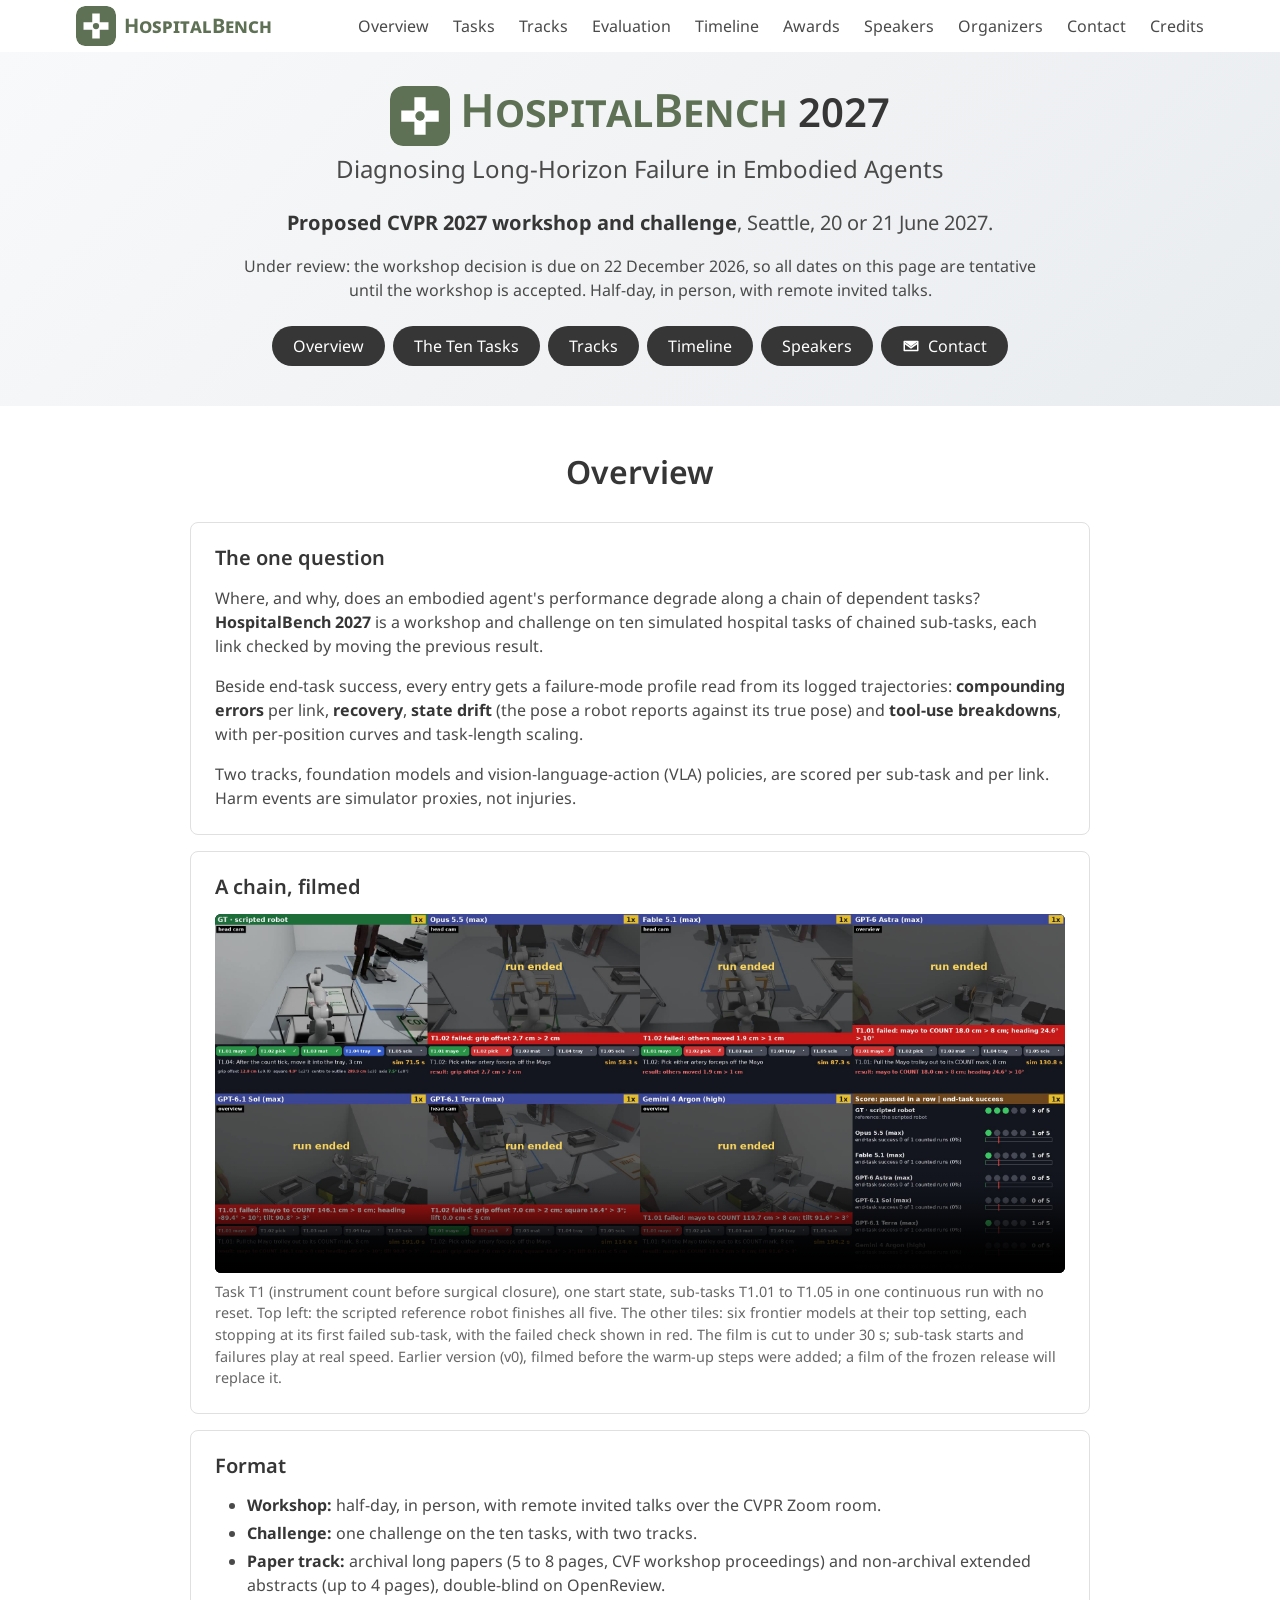
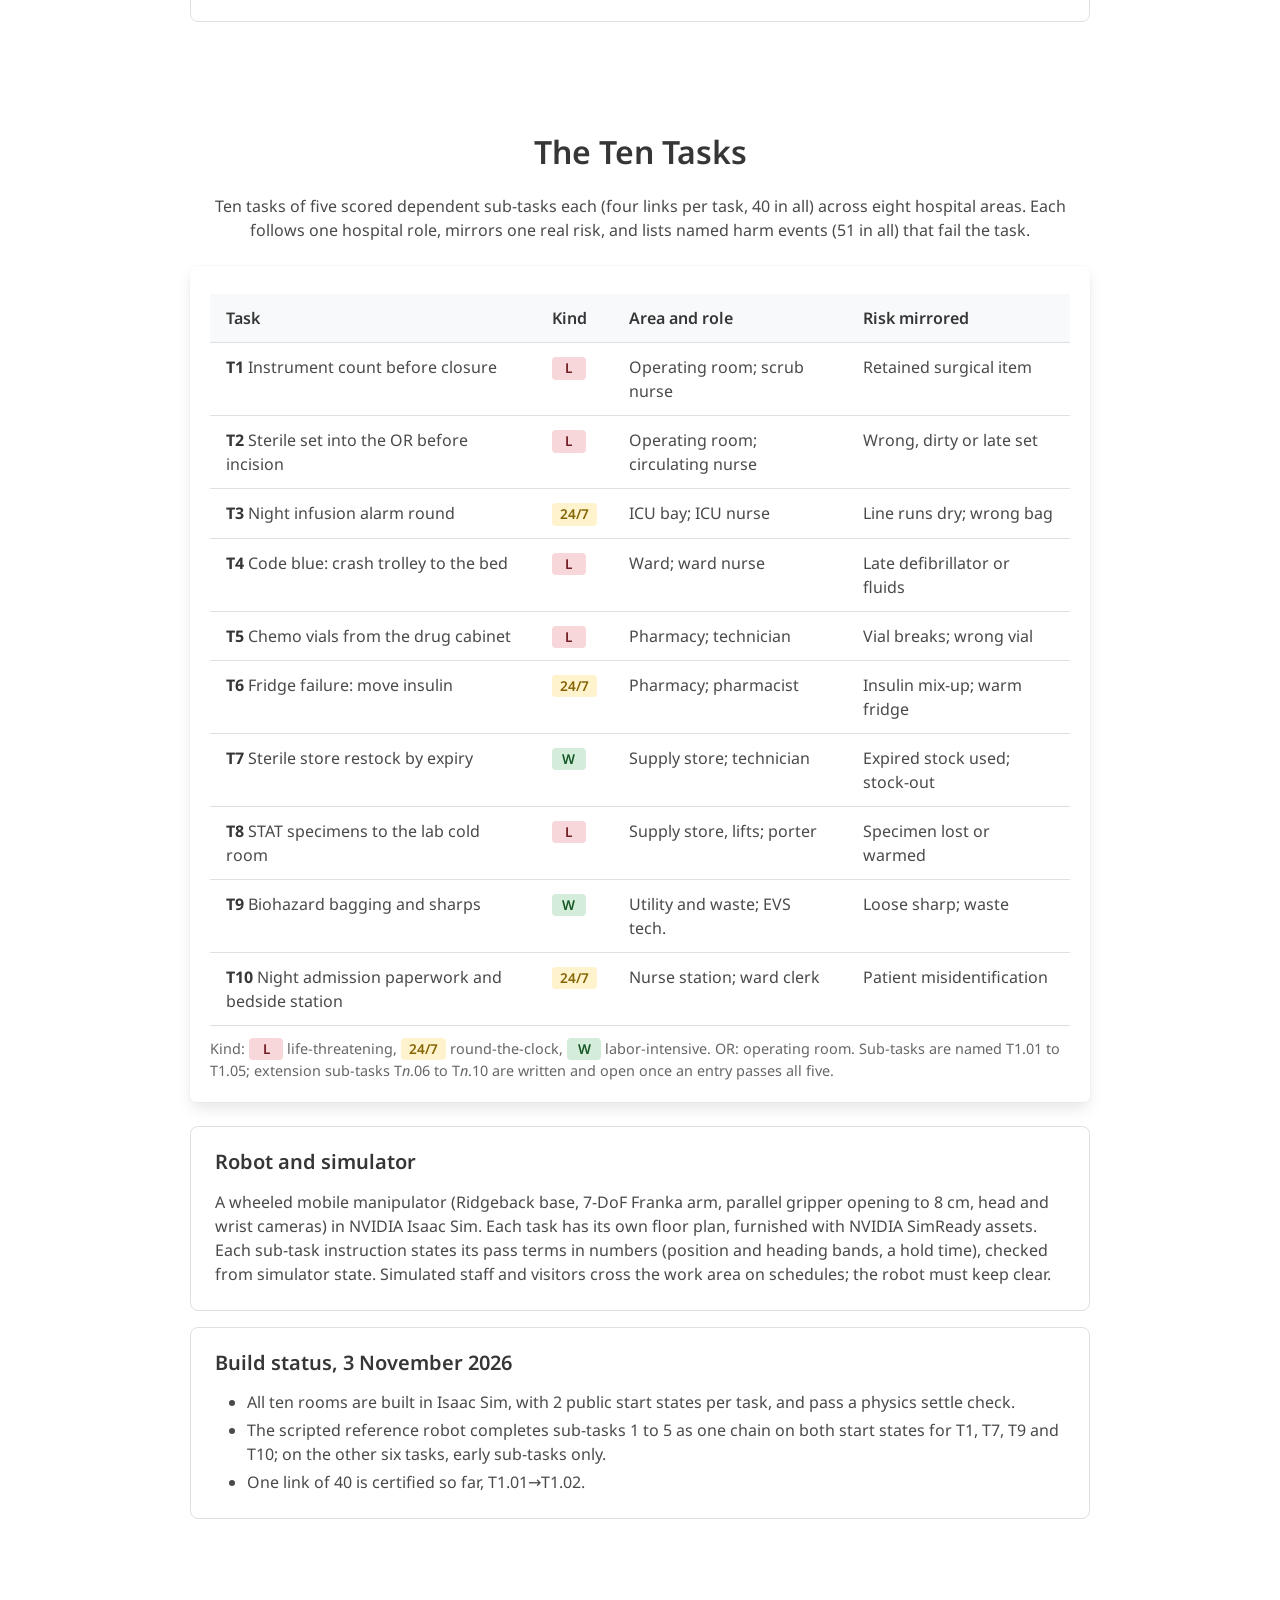
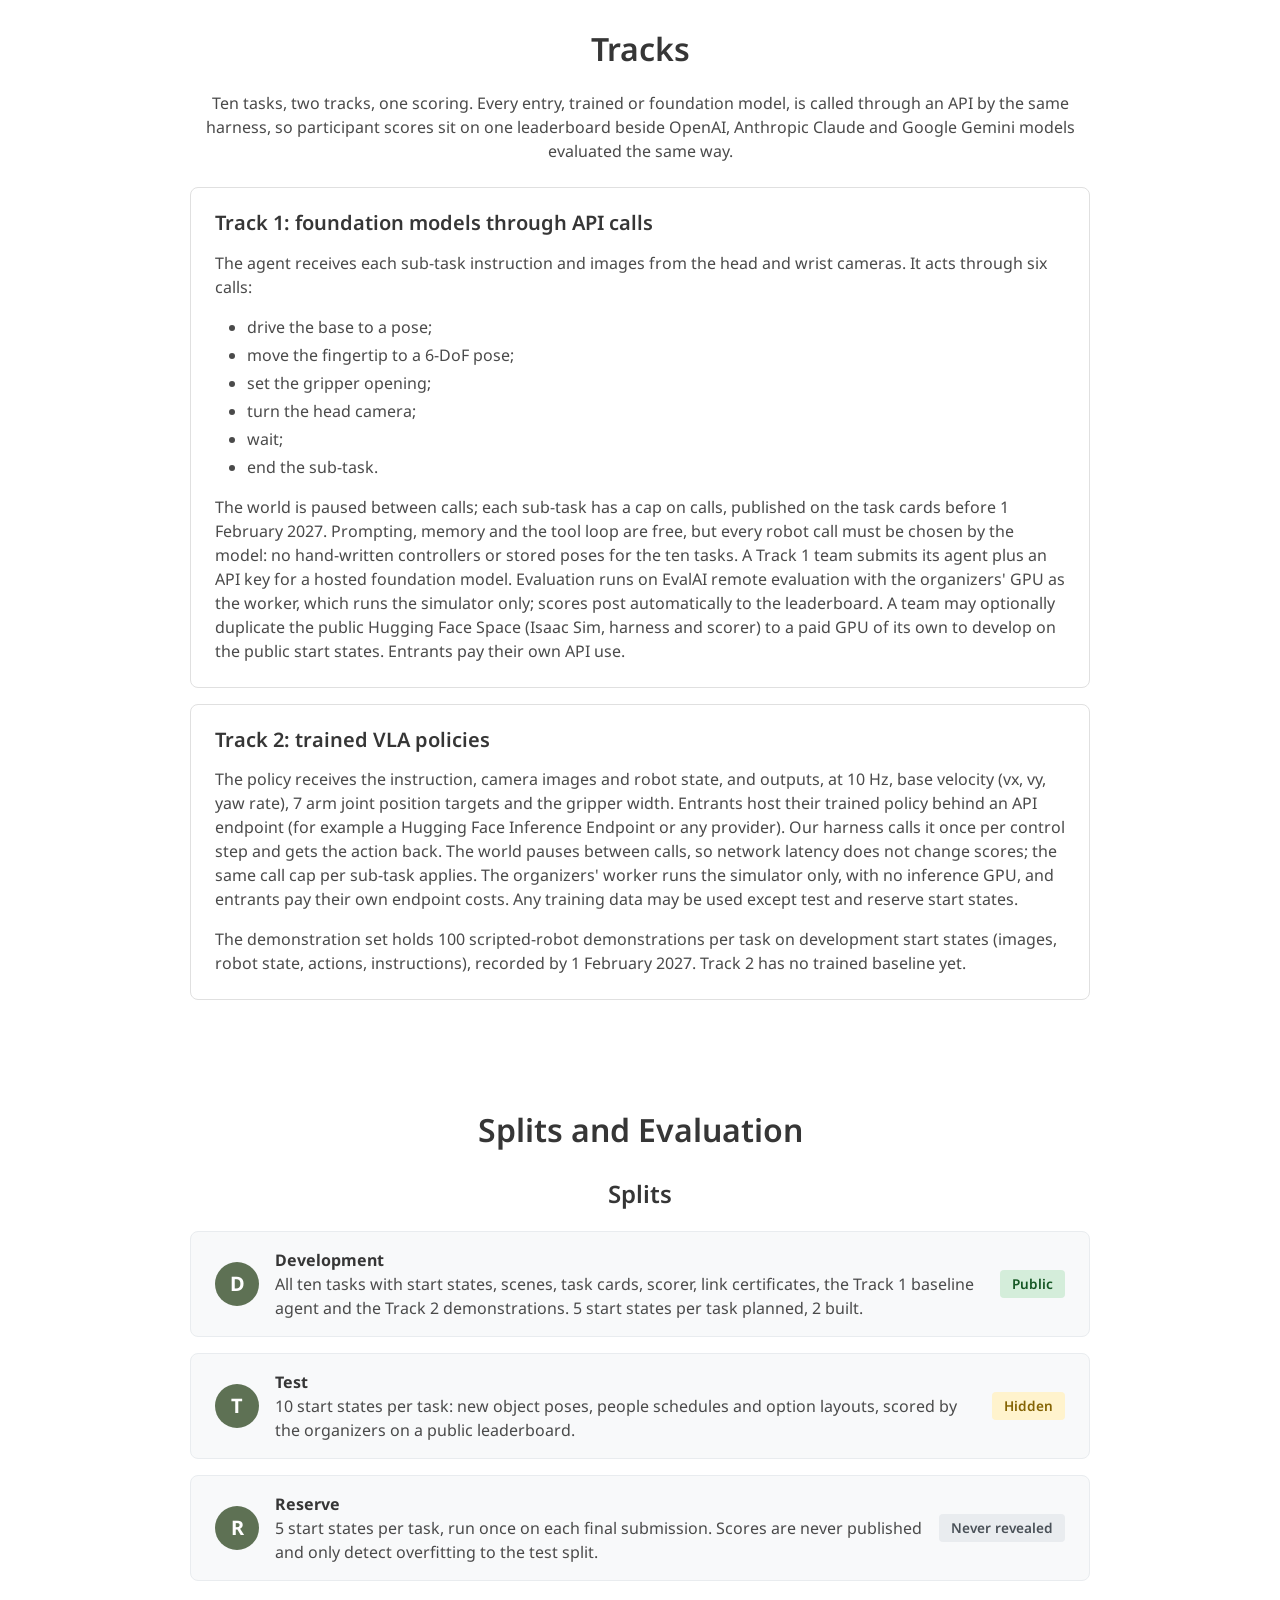
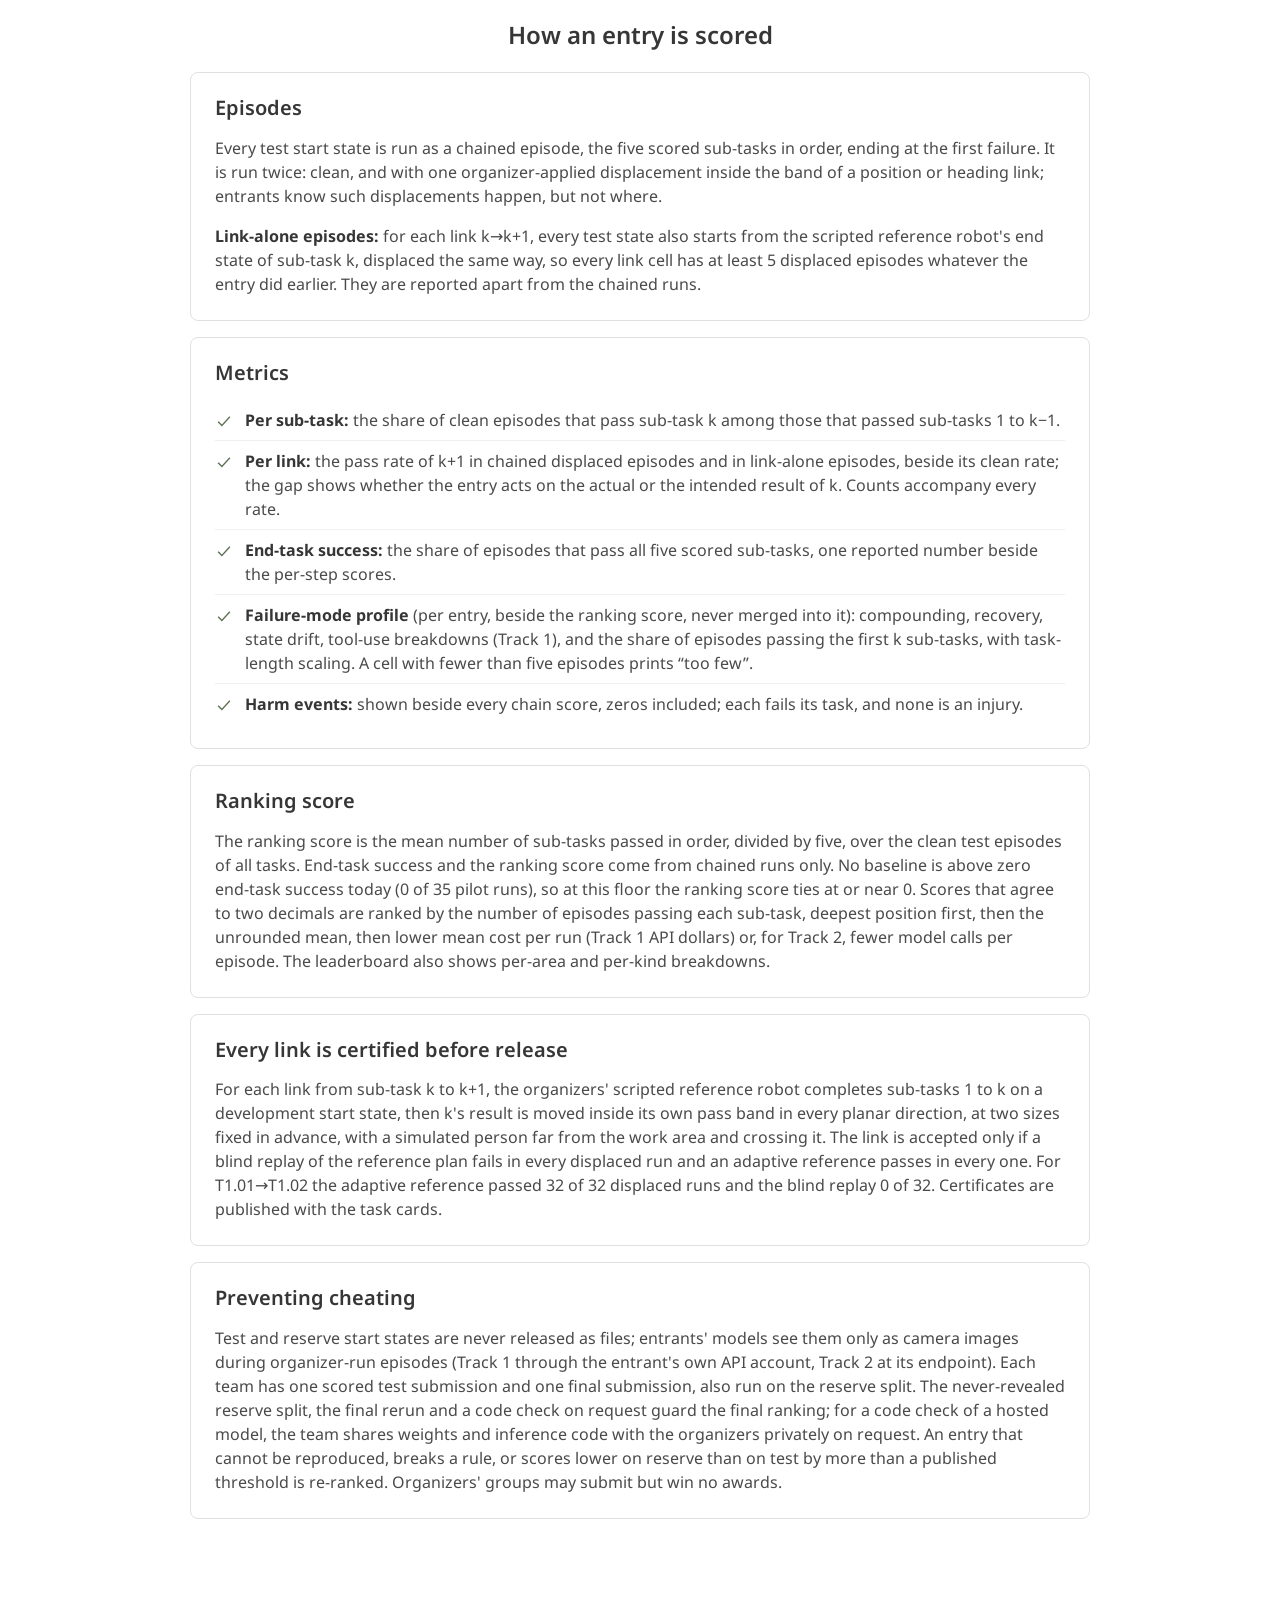
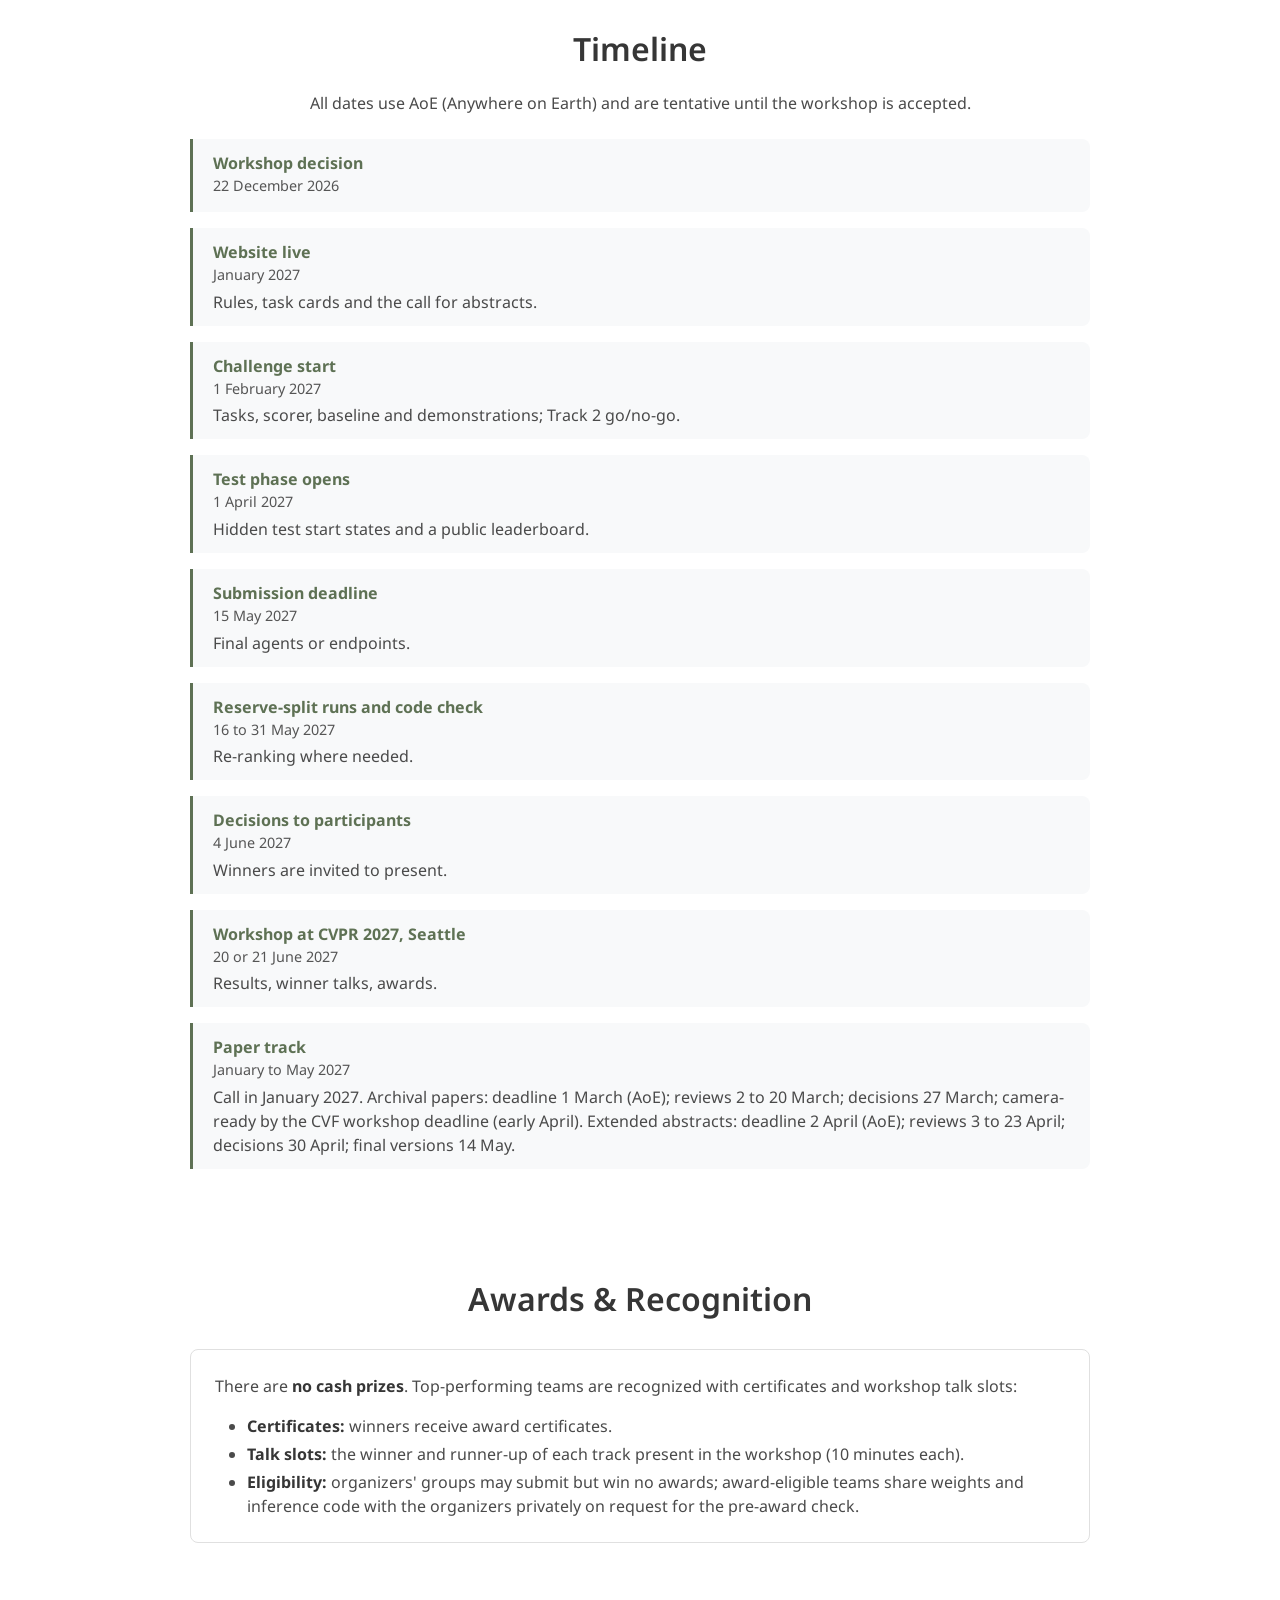
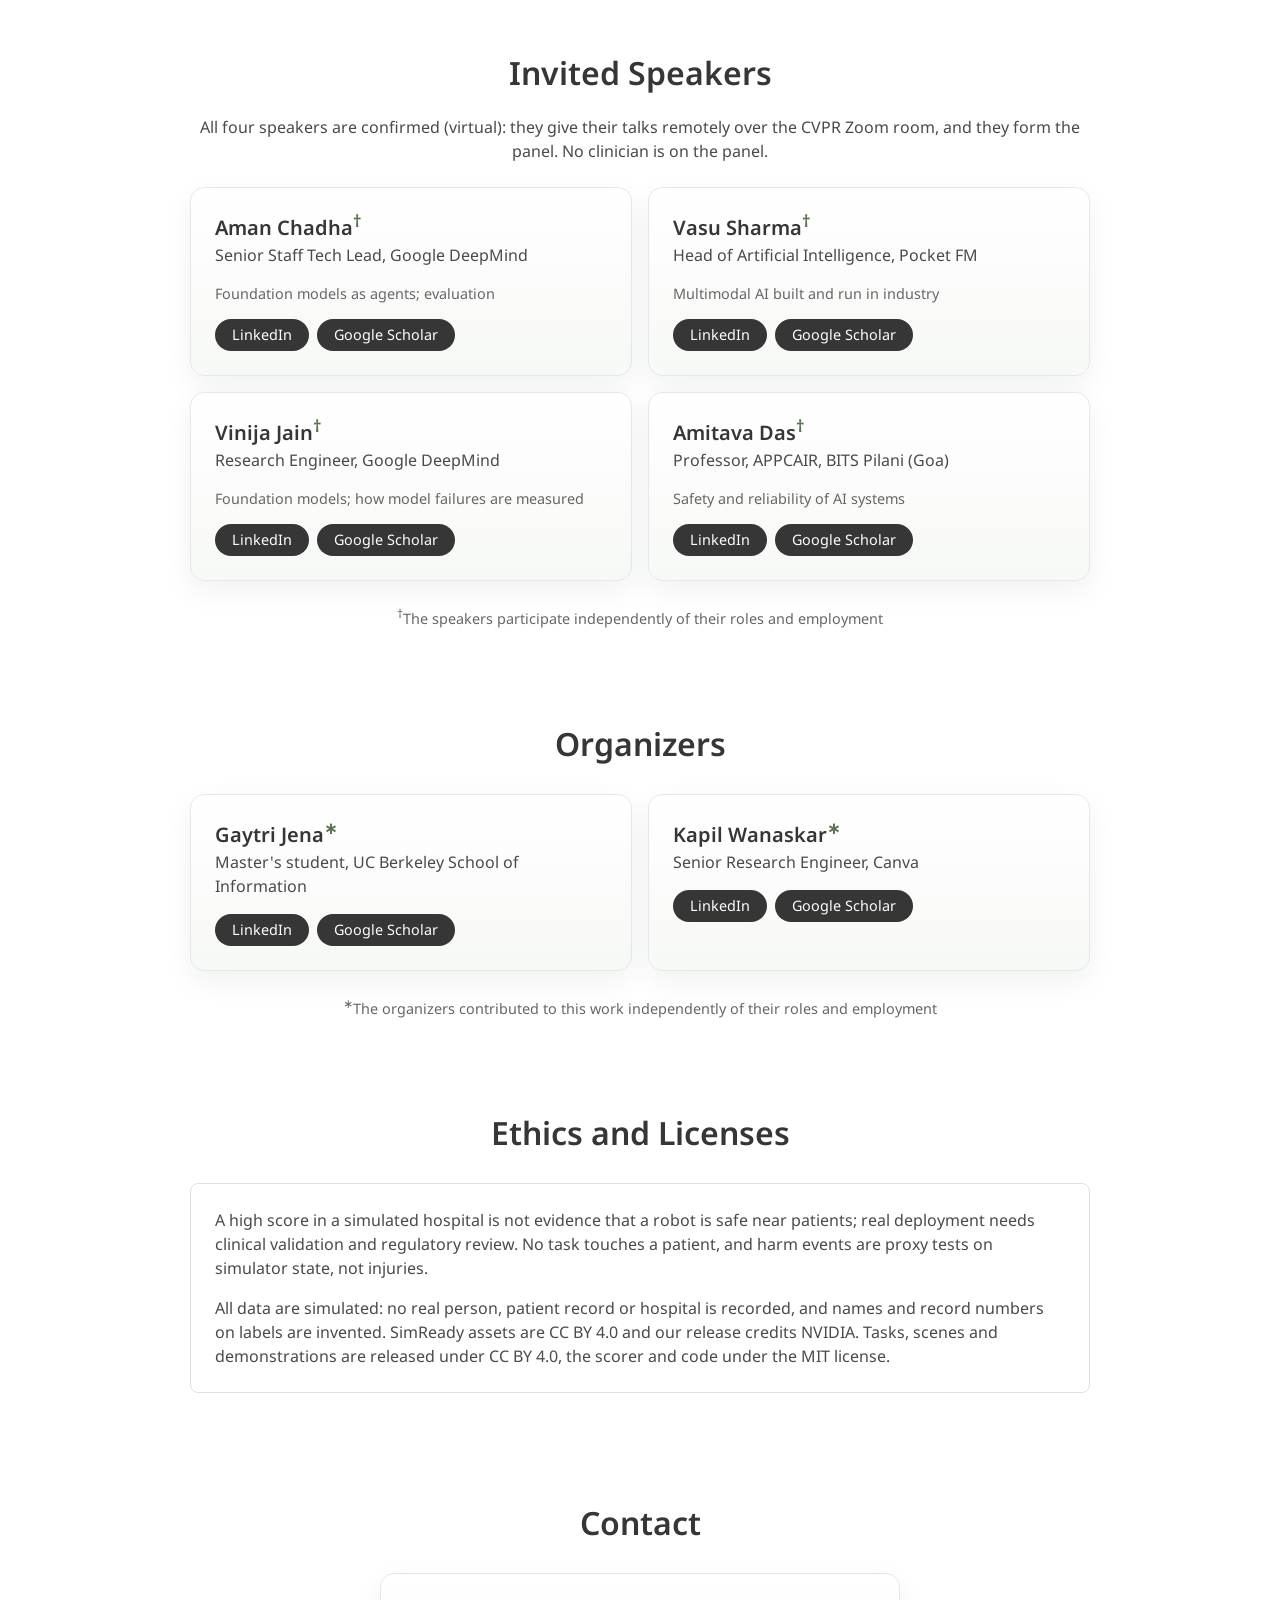
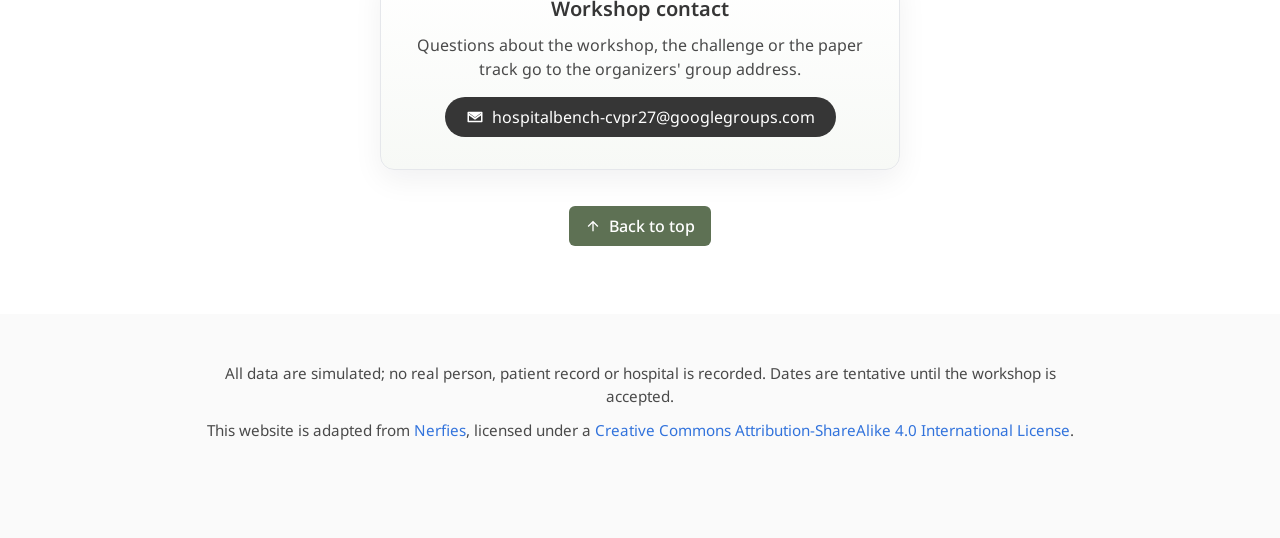
==== commit bef07c45: "HospitalBench credits page: GPU and API credit request, three chain films (T10, T9, T7), Credits lin" ====
--- a/index.html
+++ b/index.html
@@ -26,6 +26,7 @@
       <a class="navbar-item" href="#speakers">Speakers</a>
       <a class="navbar-item" href="#organizers">Organizers</a>
       <a class="navbar-item" href="#contact">Contact</a>
+      <a class="navbar-item" href="credits.html">Credits</a>
     </div>
   </div>
 </nav>
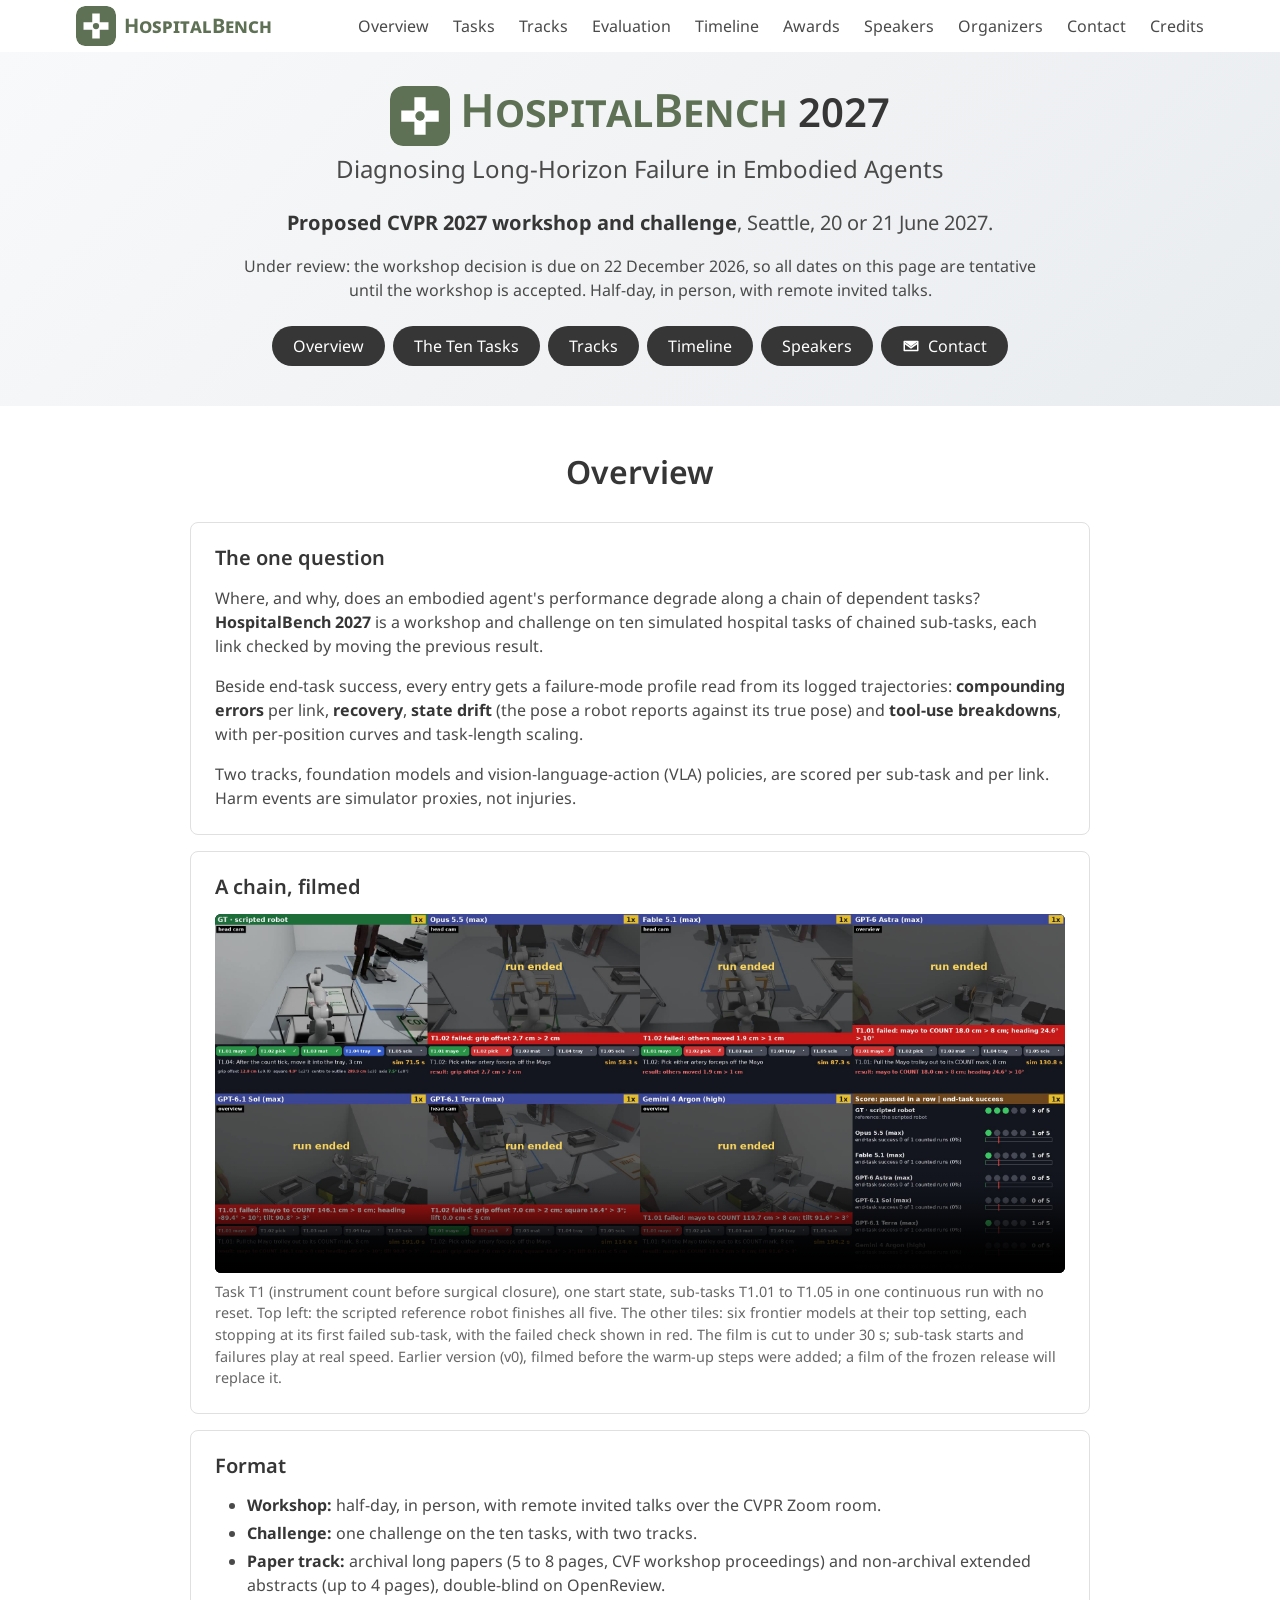
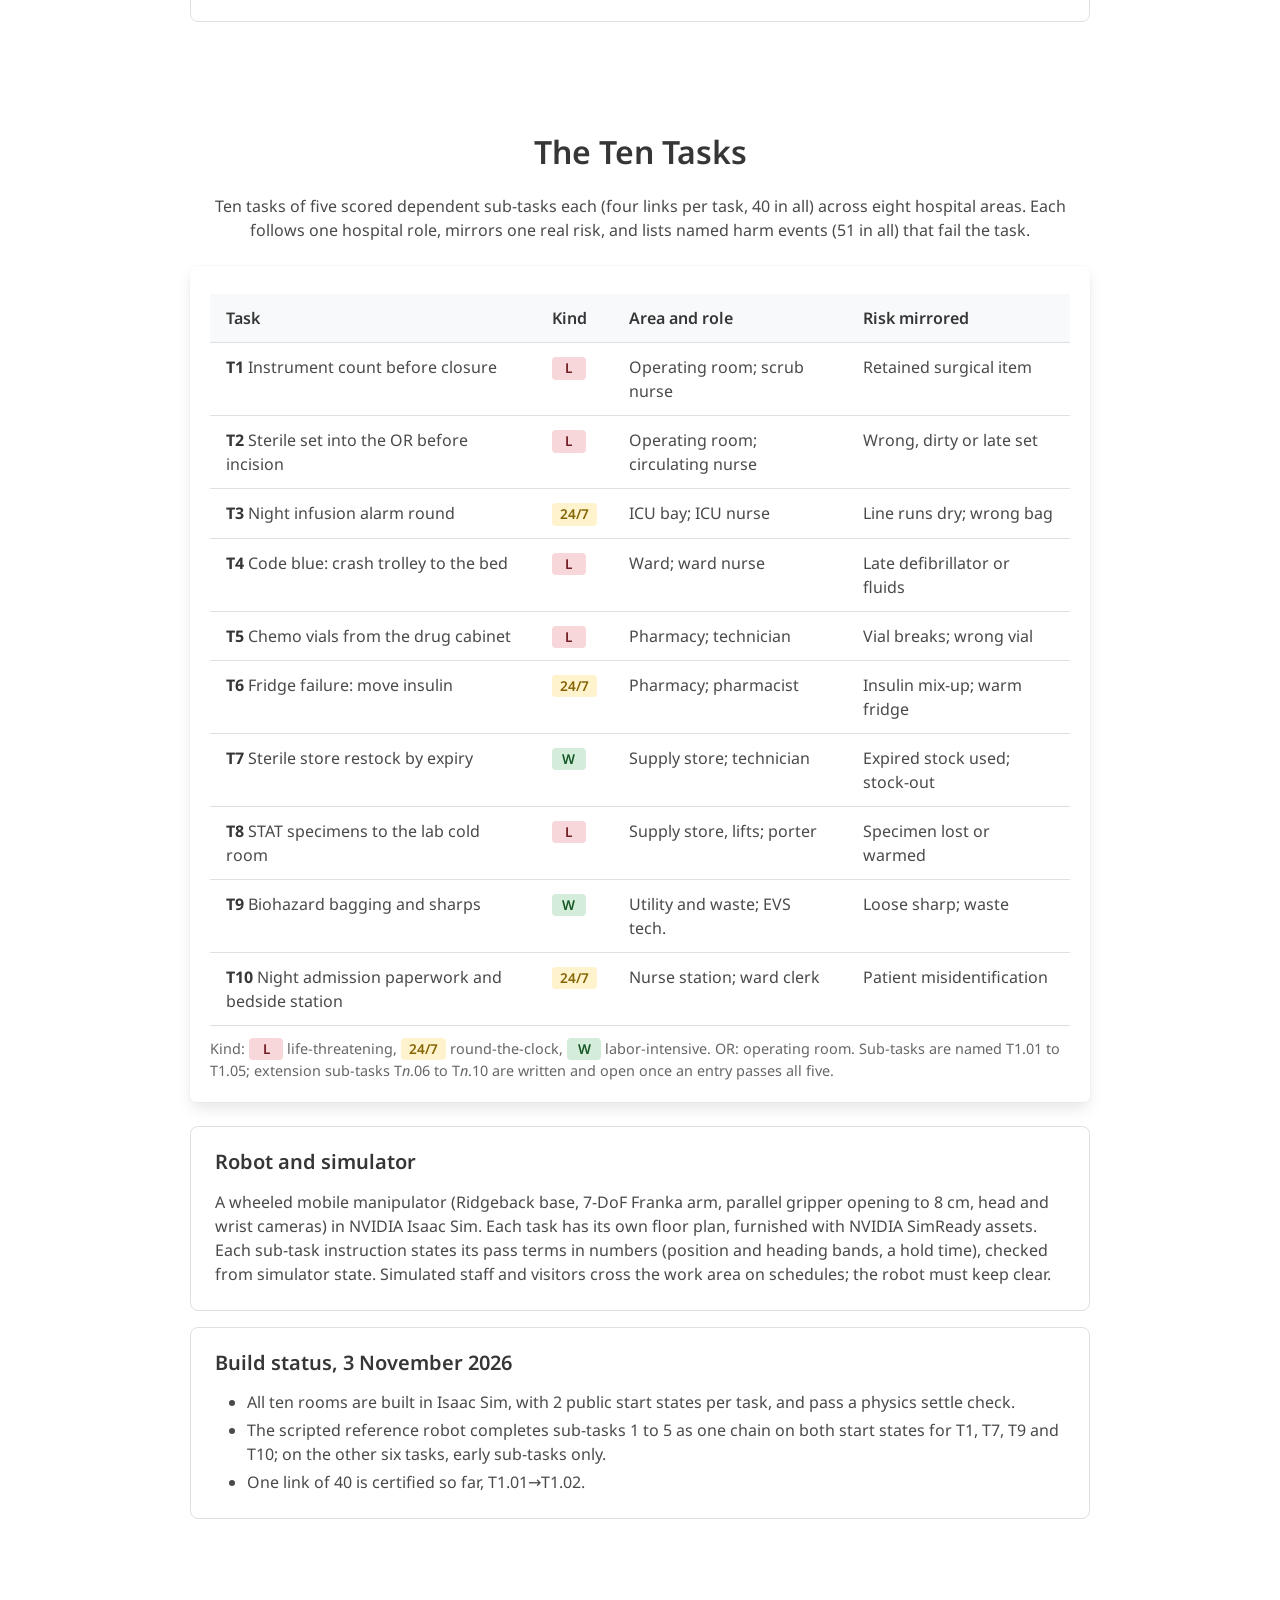
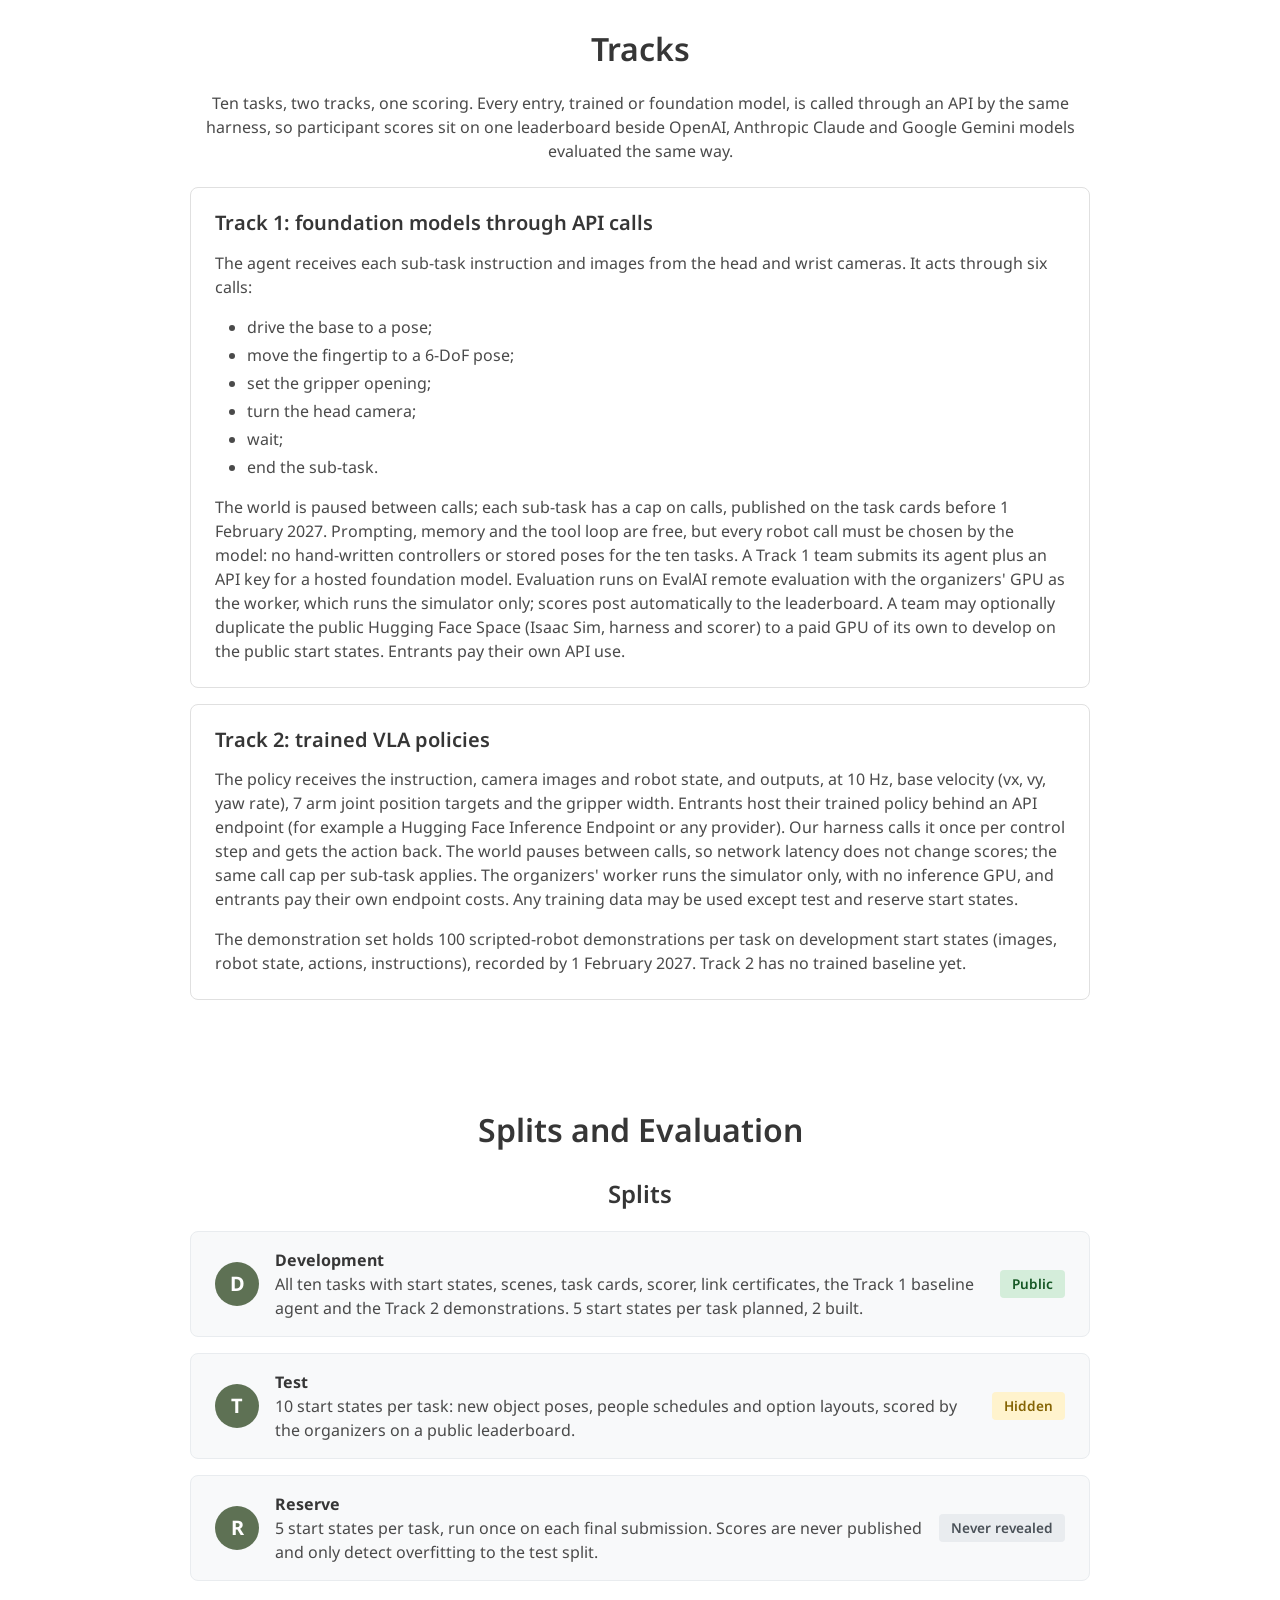
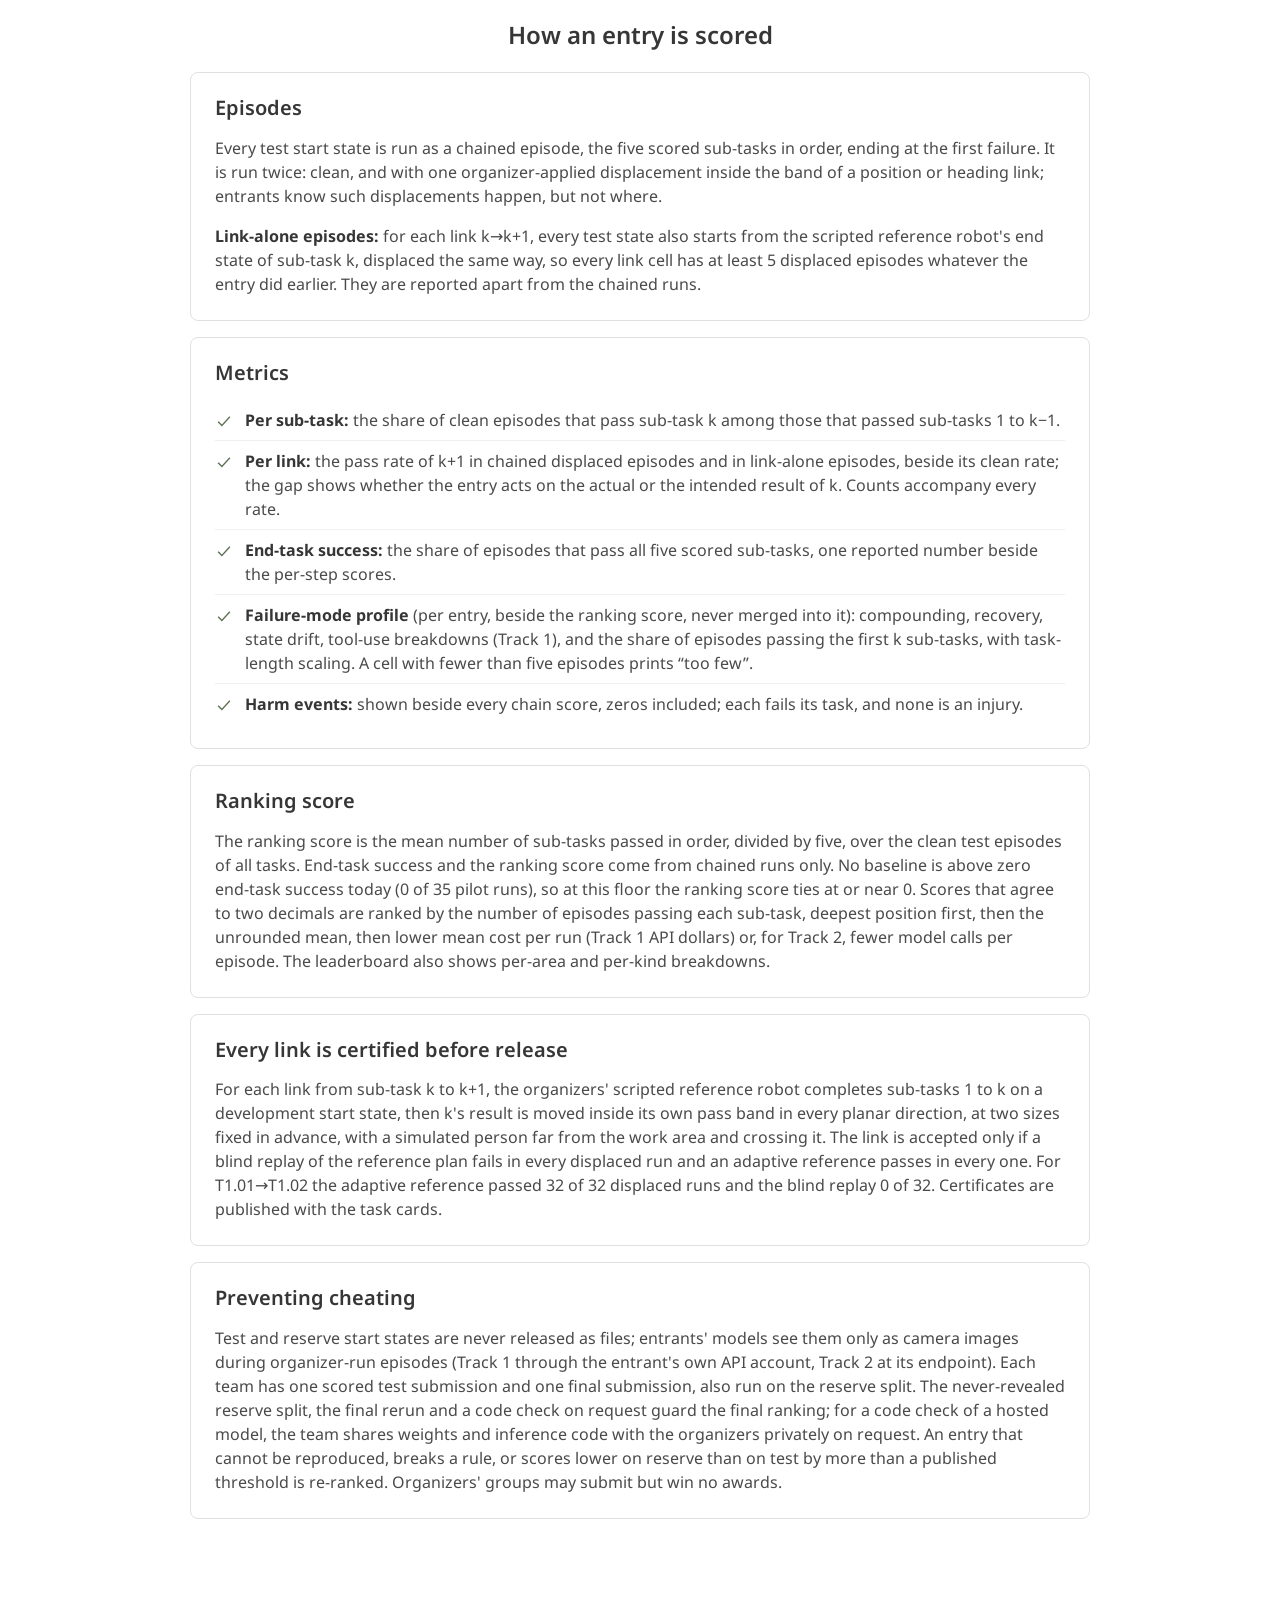
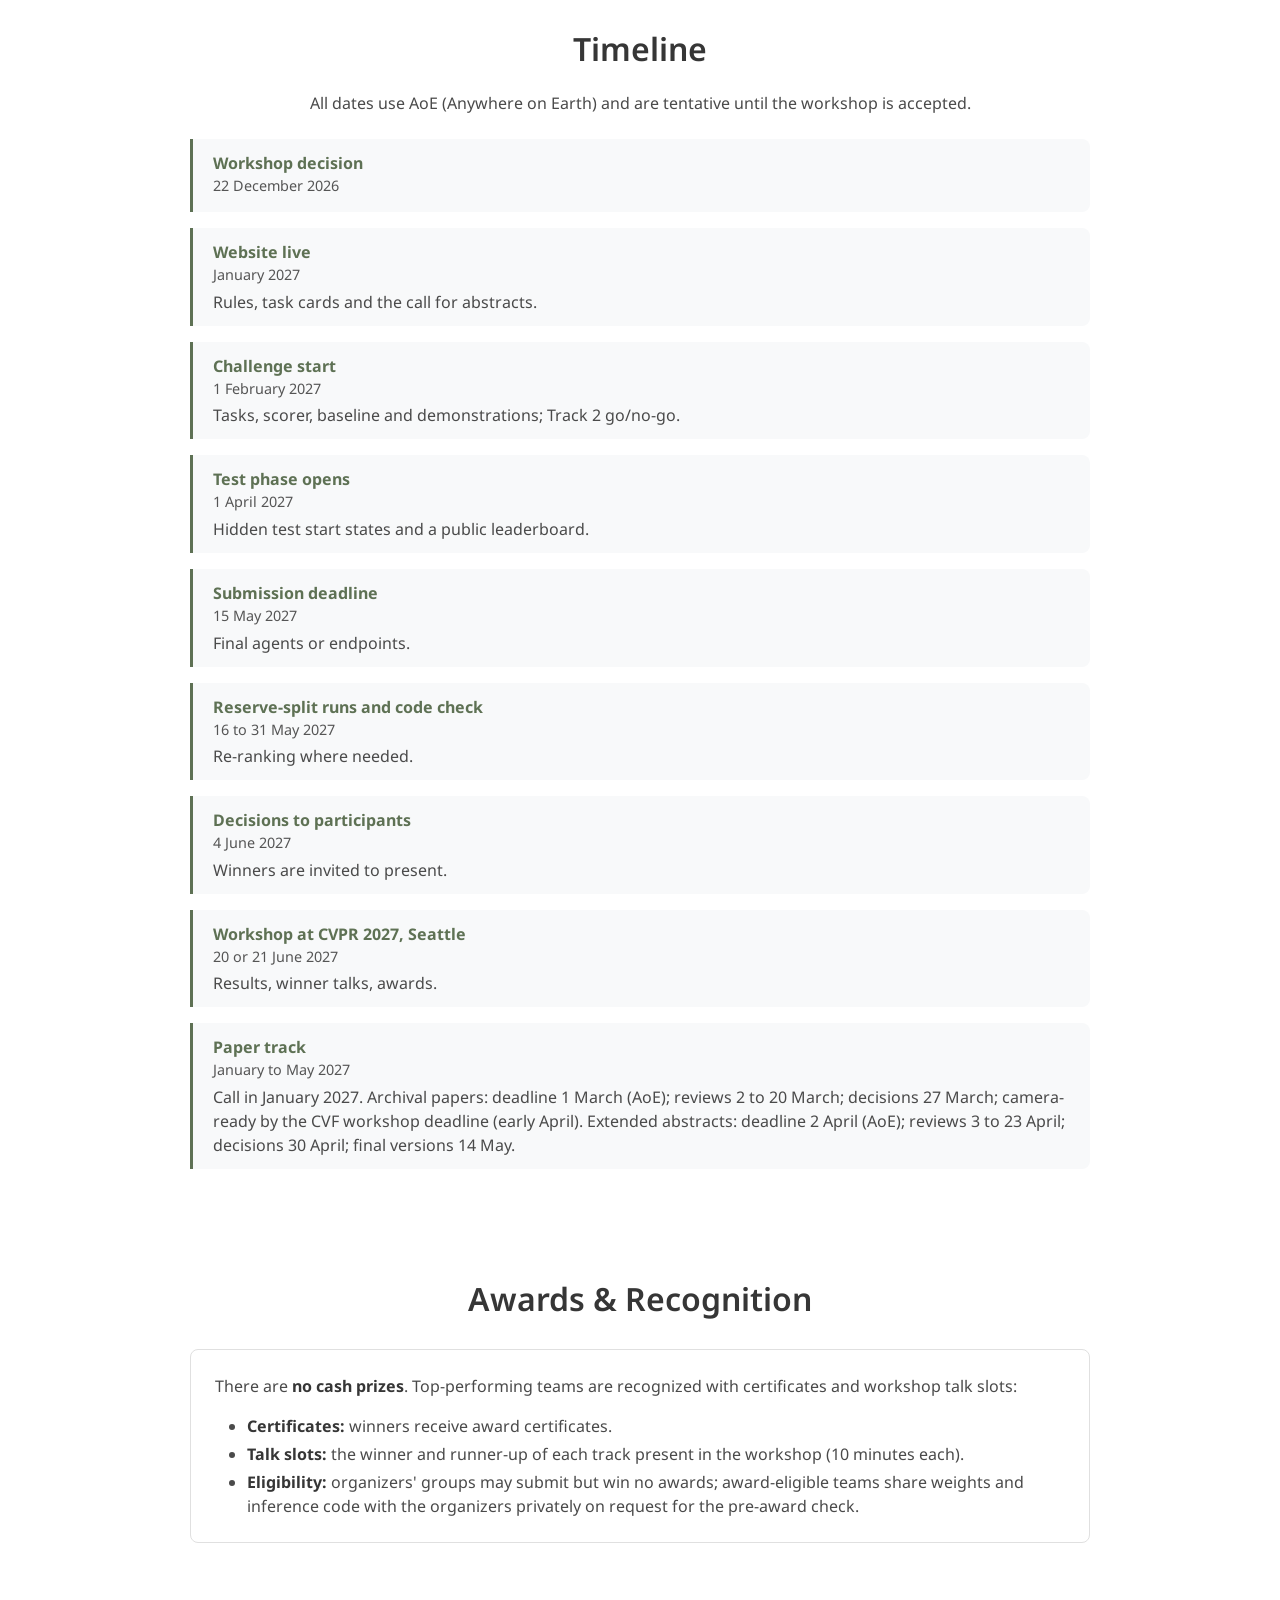
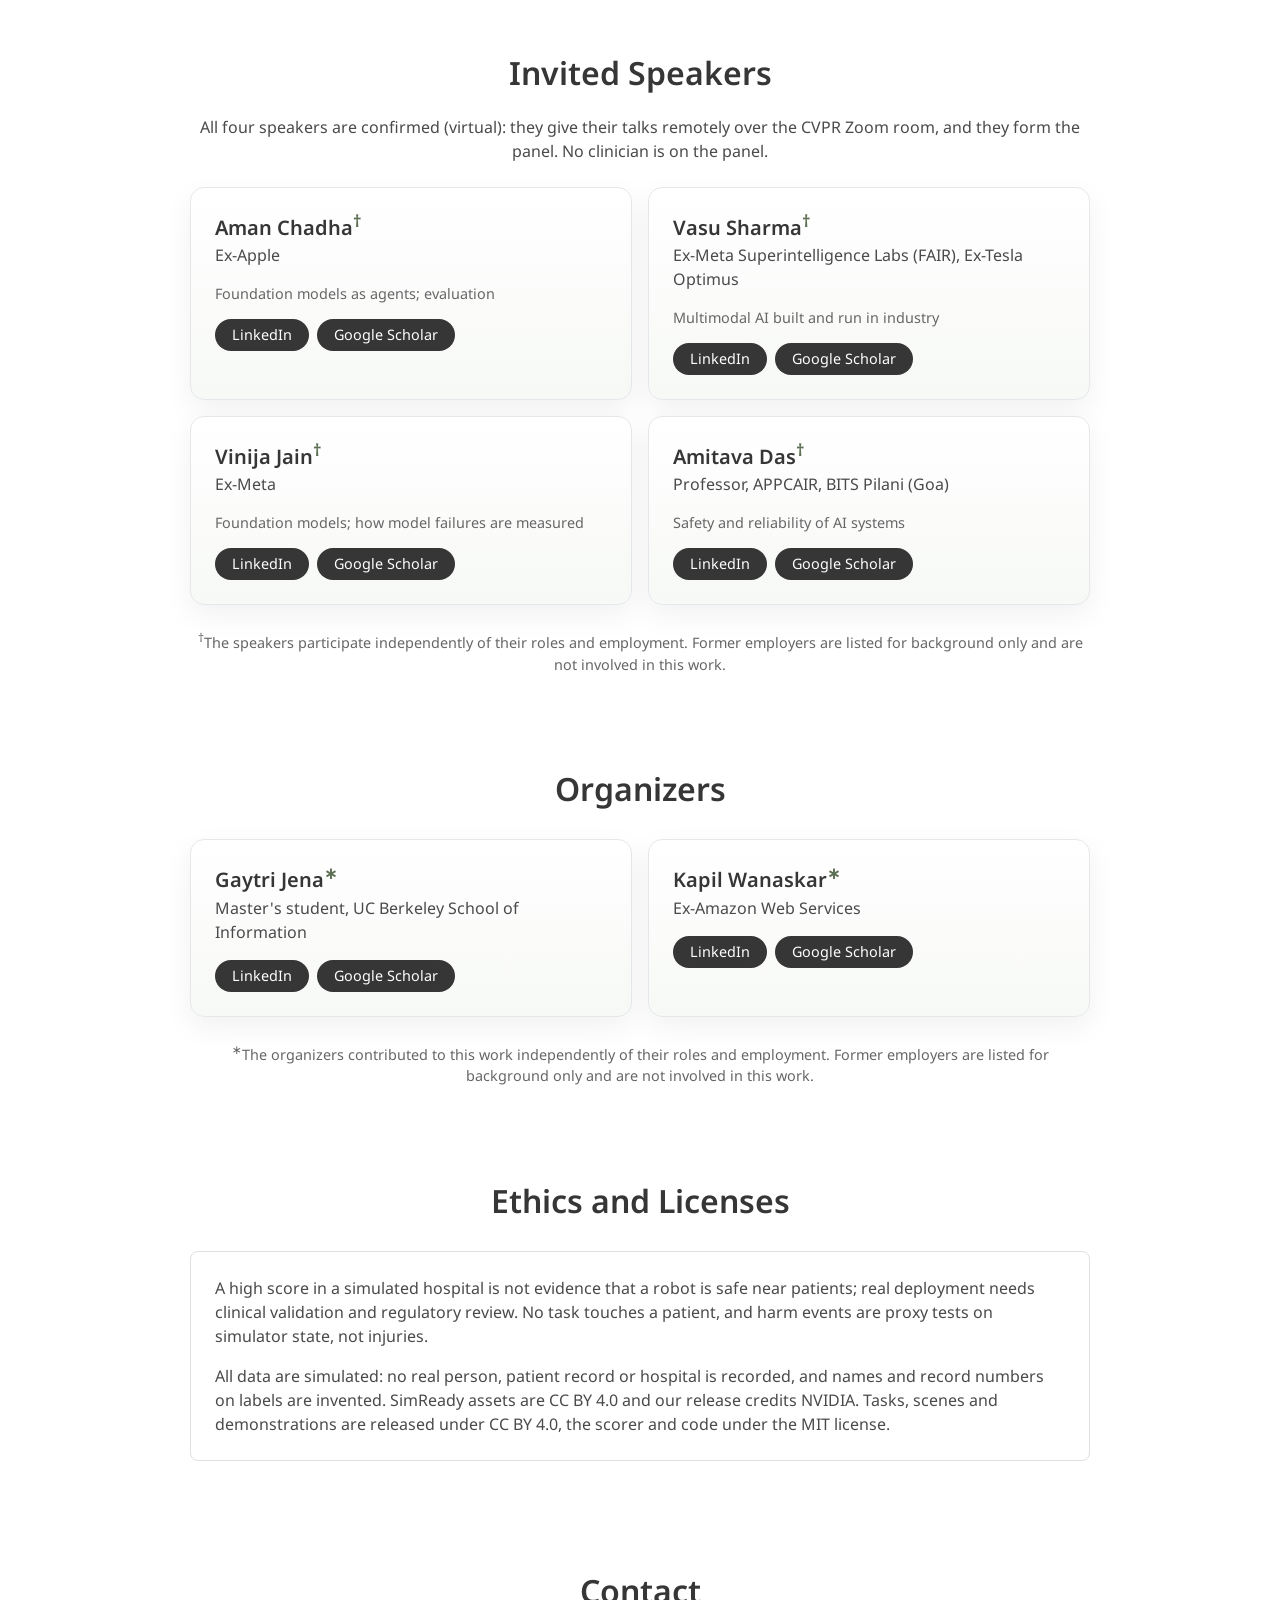
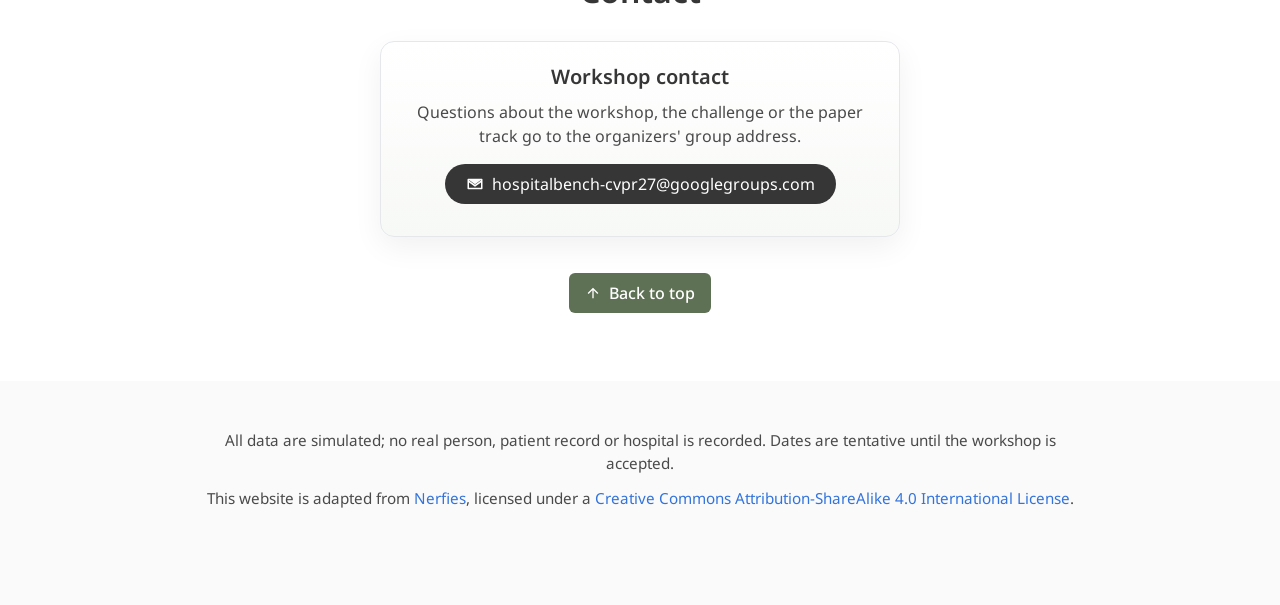
==== commit 8f220d12: "People cards: former employers only" ====
--- a/index.html
+++ b/index.html
@@ -250,12 +250,12 @@
     <h2>Invited Speakers</h2>
     <p class="section-lead">All four speakers are confirmed (virtual): they give their talks remotely over the CVPR Zoom room, and they form the panel. No clinician is on the panel.</p>
     <div class="people-grid">
-<article class="person"><h3>Aman Chadha<sup>&dagger;</sup></h3><p class="role">Senior Staff Tech Lead, Google DeepMind</p><p class="note">Foundation models as agents; evaluation</p><div class="links"><a class="button" href="https://www.linkedin.com/in/amanc/" target="_blank" rel="noopener noreferrer">LinkedIn</a><a class="button" href="https://scholar.google.com/citations?user=gPGQuBQAAAAJ" target="_blank" rel="noopener noreferrer">Google Scholar</a></div></article>
-<article class="person"><h3>Vasu Sharma<sup>&dagger;</sup></h3><p class="role">Head of Artificial Intelligence, Pocket FM</p><p class="note">Multimodal AI built and run in industry</p><div class="links"><a class="button" href="https://www.linkedin.com/in/vasu-sharma55/" target="_blank" rel="noopener noreferrer">LinkedIn</a><a class="button" href="https://scholar.google.com/citations?user=PLUB4dIAAAAJ" target="_blank" rel="noopener noreferrer">Google Scholar</a></div></article>
-<article class="person"><h3>Vinija Jain<sup>&dagger;</sup></h3><p class="role">Research Engineer, Google DeepMind</p><p class="note">Foundation models; how model failures are measured</p><div class="links"><a class="button" href="https://www.linkedin.com/in/vinija/" target="_blank" rel="noopener noreferrer">LinkedIn</a><a class="button" href="https://scholar.google.com/citations?user=oYaD1NcAAAAJ" target="_blank" rel="noopener noreferrer">Google Scholar</a></div></article>
+<article class="person"><h3>Aman Chadha<sup>&dagger;</sup></h3><p class="role">Ex-Apple</p><p class="note">Foundation models as agents; evaluation</p><div class="links"><a class="button" href="https://www.linkedin.com/in/amanc/" target="_blank" rel="noopener noreferrer">LinkedIn</a><a class="button" href="https://scholar.google.com/citations?user=gPGQuBQAAAAJ" target="_blank" rel="noopener noreferrer">Google Scholar</a></div></article>
+<article class="person"><h3>Vasu Sharma<sup>&dagger;</sup></h3><p class="role">Ex-Meta Superintelligence Labs (FAIR), Ex-Tesla Optimus</p><p class="note">Multimodal AI built and run in industry</p><div class="links"><a class="button" href="https://www.linkedin.com/in/vasu-sharma55/" target="_blank" rel="noopener noreferrer">LinkedIn</a><a class="button" href="https://scholar.google.com/citations?user=PLUB4dIAAAAJ" target="_blank" rel="noopener noreferrer">Google Scholar</a></div></article>
+<article class="person"><h3>Vinija Jain<sup>&dagger;</sup></h3><p class="role">Ex-Meta</p><p class="note">Foundation models; how model failures are measured</p><div class="links"><a class="button" href="https://www.linkedin.com/in/vinija/" target="_blank" rel="noopener noreferrer">LinkedIn</a><a class="button" href="https://scholar.google.com/citations?user=oYaD1NcAAAAJ" target="_blank" rel="noopener noreferrer">Google Scholar</a></div></article>
 <article class="person"><h3>Amitava Das<sup>&dagger;</sup></h3><p class="role">Professor, APPCAIR, BITS Pilani (Goa)</p><p class="note">Safety and reliability of AI systems</p><div class="links"><a class="button" href="https://www.linkedin.com/in/amitava-das-78348022/" target="_blank" rel="noopener noreferrer">LinkedIn</a><a class="button" href="https://scholar.google.com/citations?user=HYpfhaEAAAAJ" target="_blank" rel="noopener noreferrer">Google Scholar</a></div></article>
     </div>
-    <p class="footnote"><sup>&dagger;</sup>The speakers participate independently of their roles and employment</p>
+    <p class="footnote"><sup>&dagger;</sup>The speakers participate independently of their roles and employment. Former employers are listed for background only and are not involved in this work.</p>
   </div>
 </section>
 
@@ -264,9 +264,9 @@
     <h2>Organizers</h2>
     <div class="people-grid">
 <article class="person"><h3>Gaytri Jena<sup>&lowast;</sup></h3><p class="role">Master's student, UC Berkeley School of Information</p><div class="links"><a class="button" href="https://www.linkedin.com/in/gaytri-jena/" target="_blank" rel="noopener noreferrer">LinkedIn</a><a class="button" href="https://scholar.google.com/citations?user=hDzYohIAAAAJ" target="_blank" rel="noopener noreferrer">Google Scholar</a></div></article>
-<article class="person"><h3>Kapil Wanaskar<sup>&lowast;</sup></h3><p class="role">Senior Research Engineer, Canva</p><div class="links"><a class="button" href="https://www.linkedin.com/in/kapil-w-06507483/" target="_blank" rel="noopener noreferrer">LinkedIn</a><a class="button" href="https://scholar.google.com/citations?user=fDo5HioAAAAJ" target="_blank" rel="noopener noreferrer">Google Scholar</a></div></article>
-    </div>
-    <p class="footnote"><sup>&lowast;</sup>The organizers contributed to this work independently of their roles and employment</p>
+<article class="person"><h3>Kapil Wanaskar<sup>&lowast;</sup></h3><p class="role">Ex-Amazon Web Services</p><div class="links"><a class="button" href="https://www.linkedin.com/in/kapil-w-06507483/" target="_blank" rel="noopener noreferrer">LinkedIn</a><a class="button" href="https://scholar.google.com/citations?user=fDo5HioAAAAJ" target="_blank" rel="noopener noreferrer">Google Scholar</a></div></article>
+    </div>
+    <p class="footnote"><sup>&lowast;</sup>The organizers contributed to this work independently of their roles and employment. Former employers are listed for background only and are not involved in this work.</p>
   </div>
 </section>
 
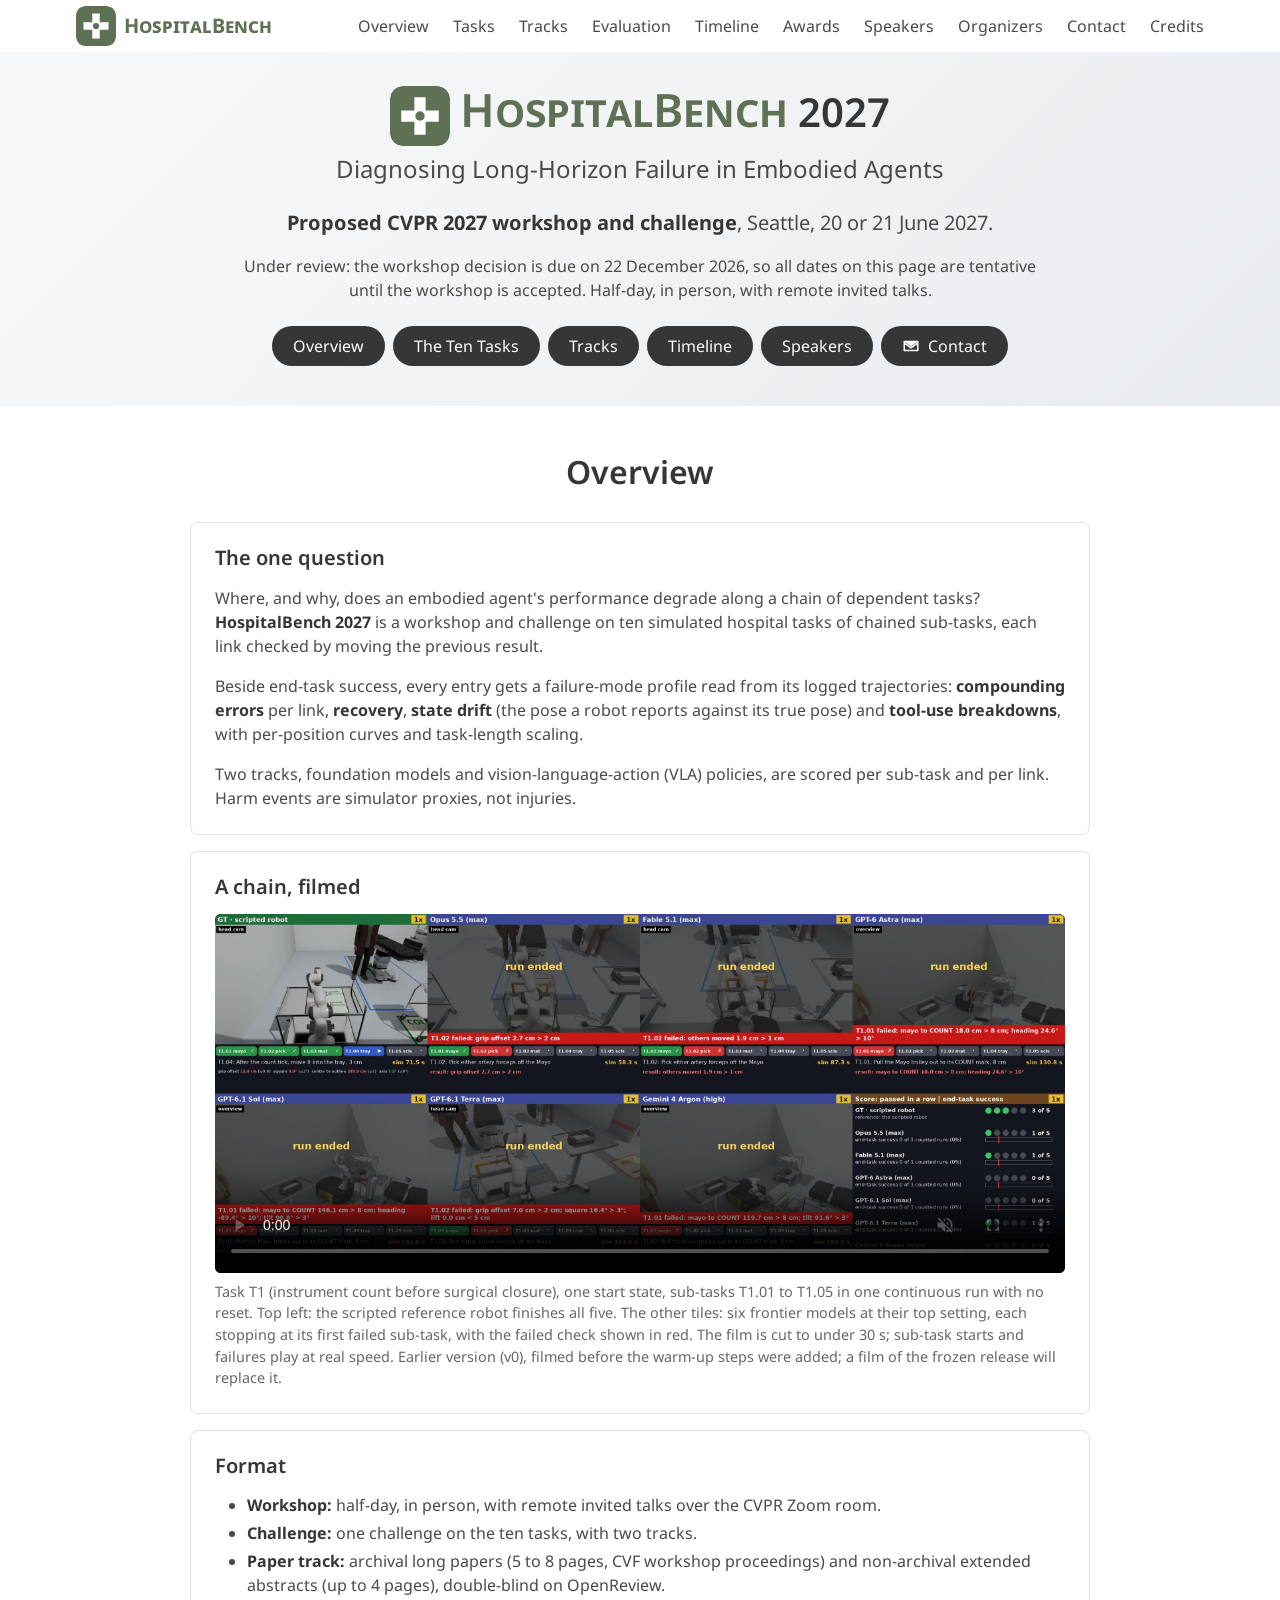
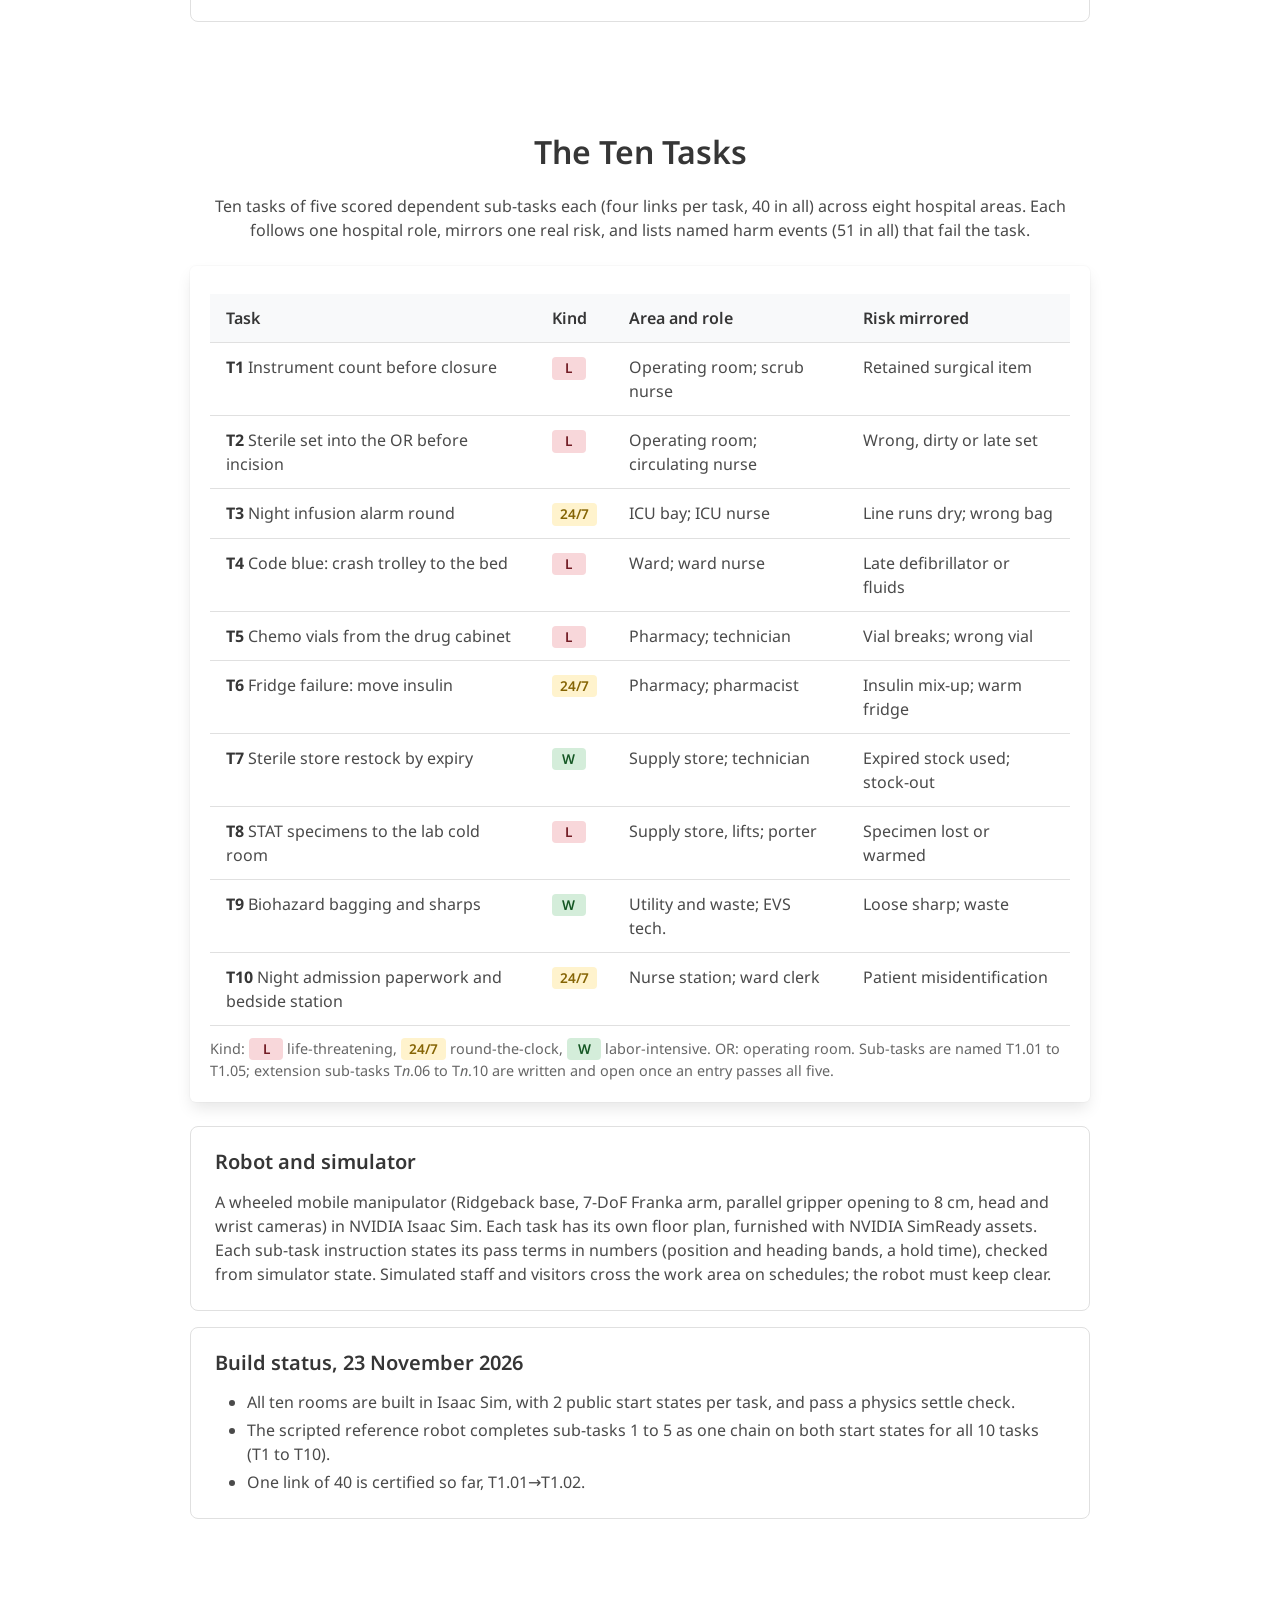
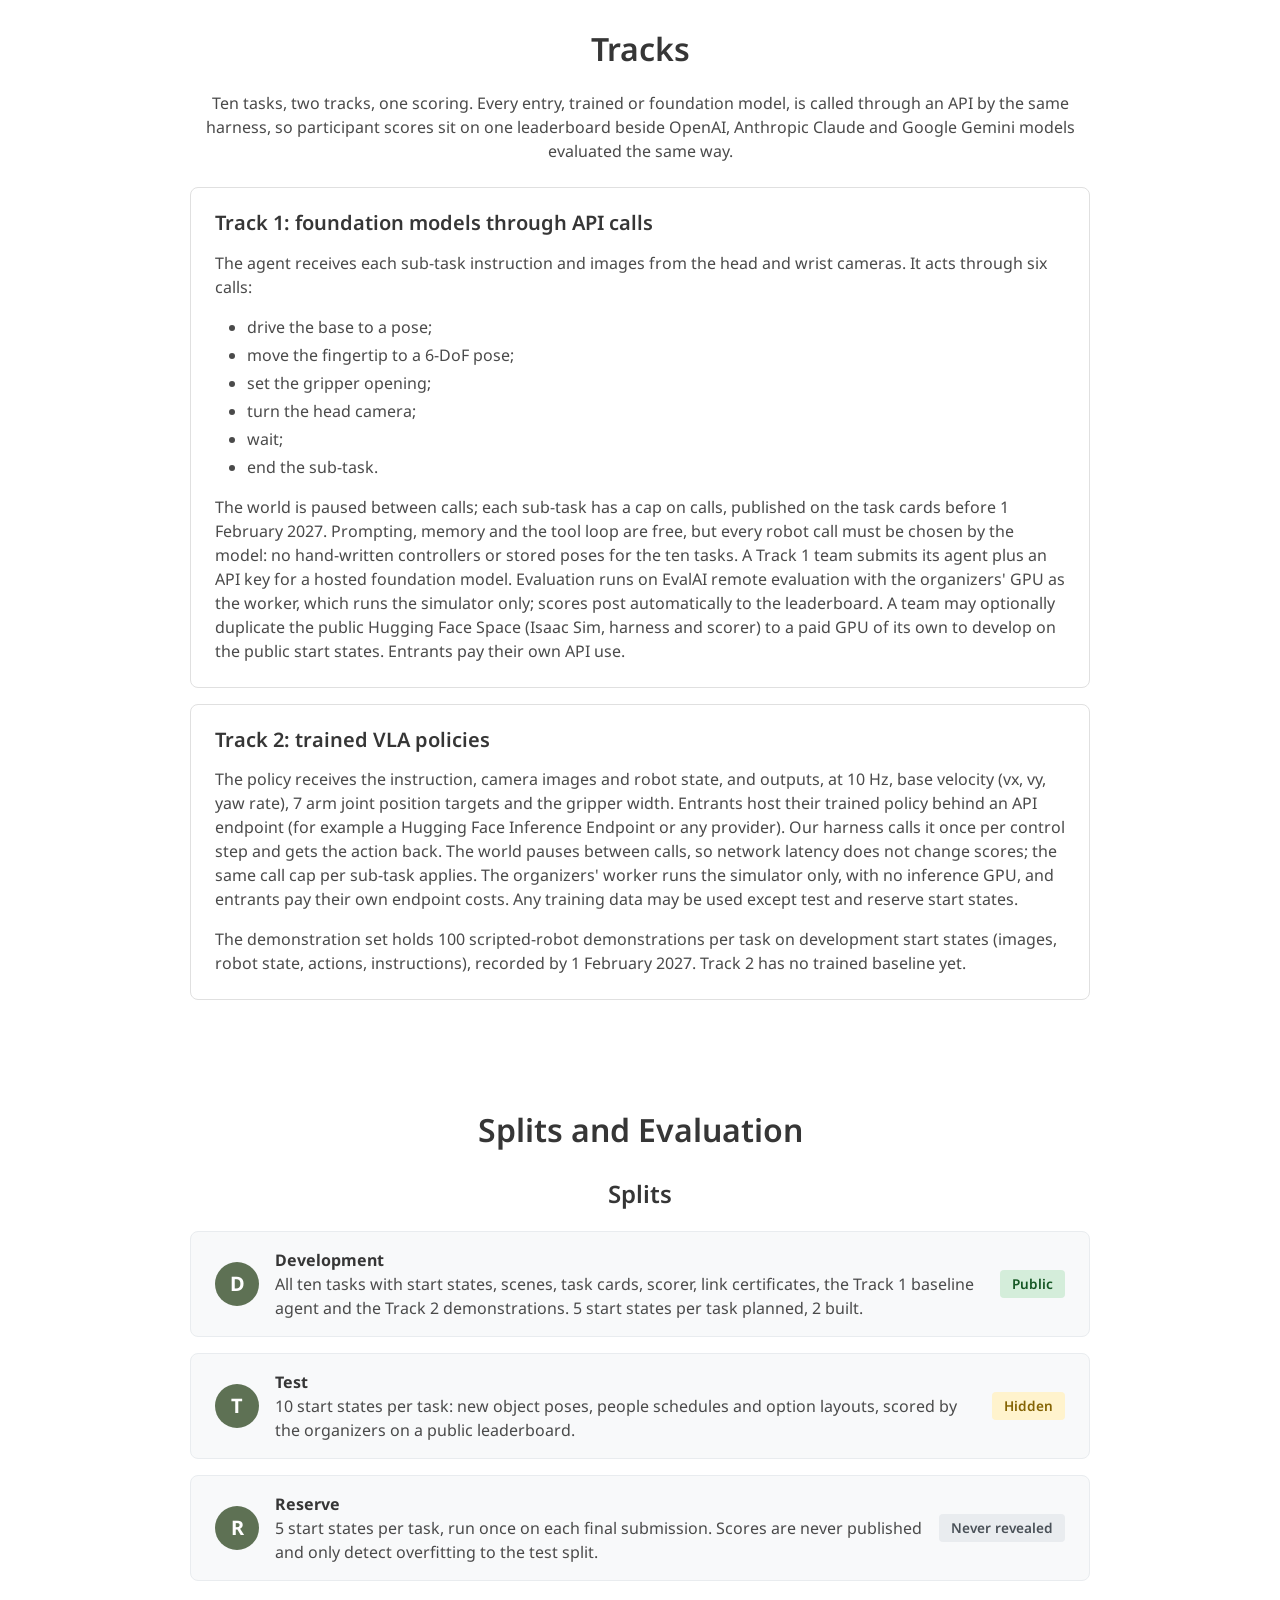
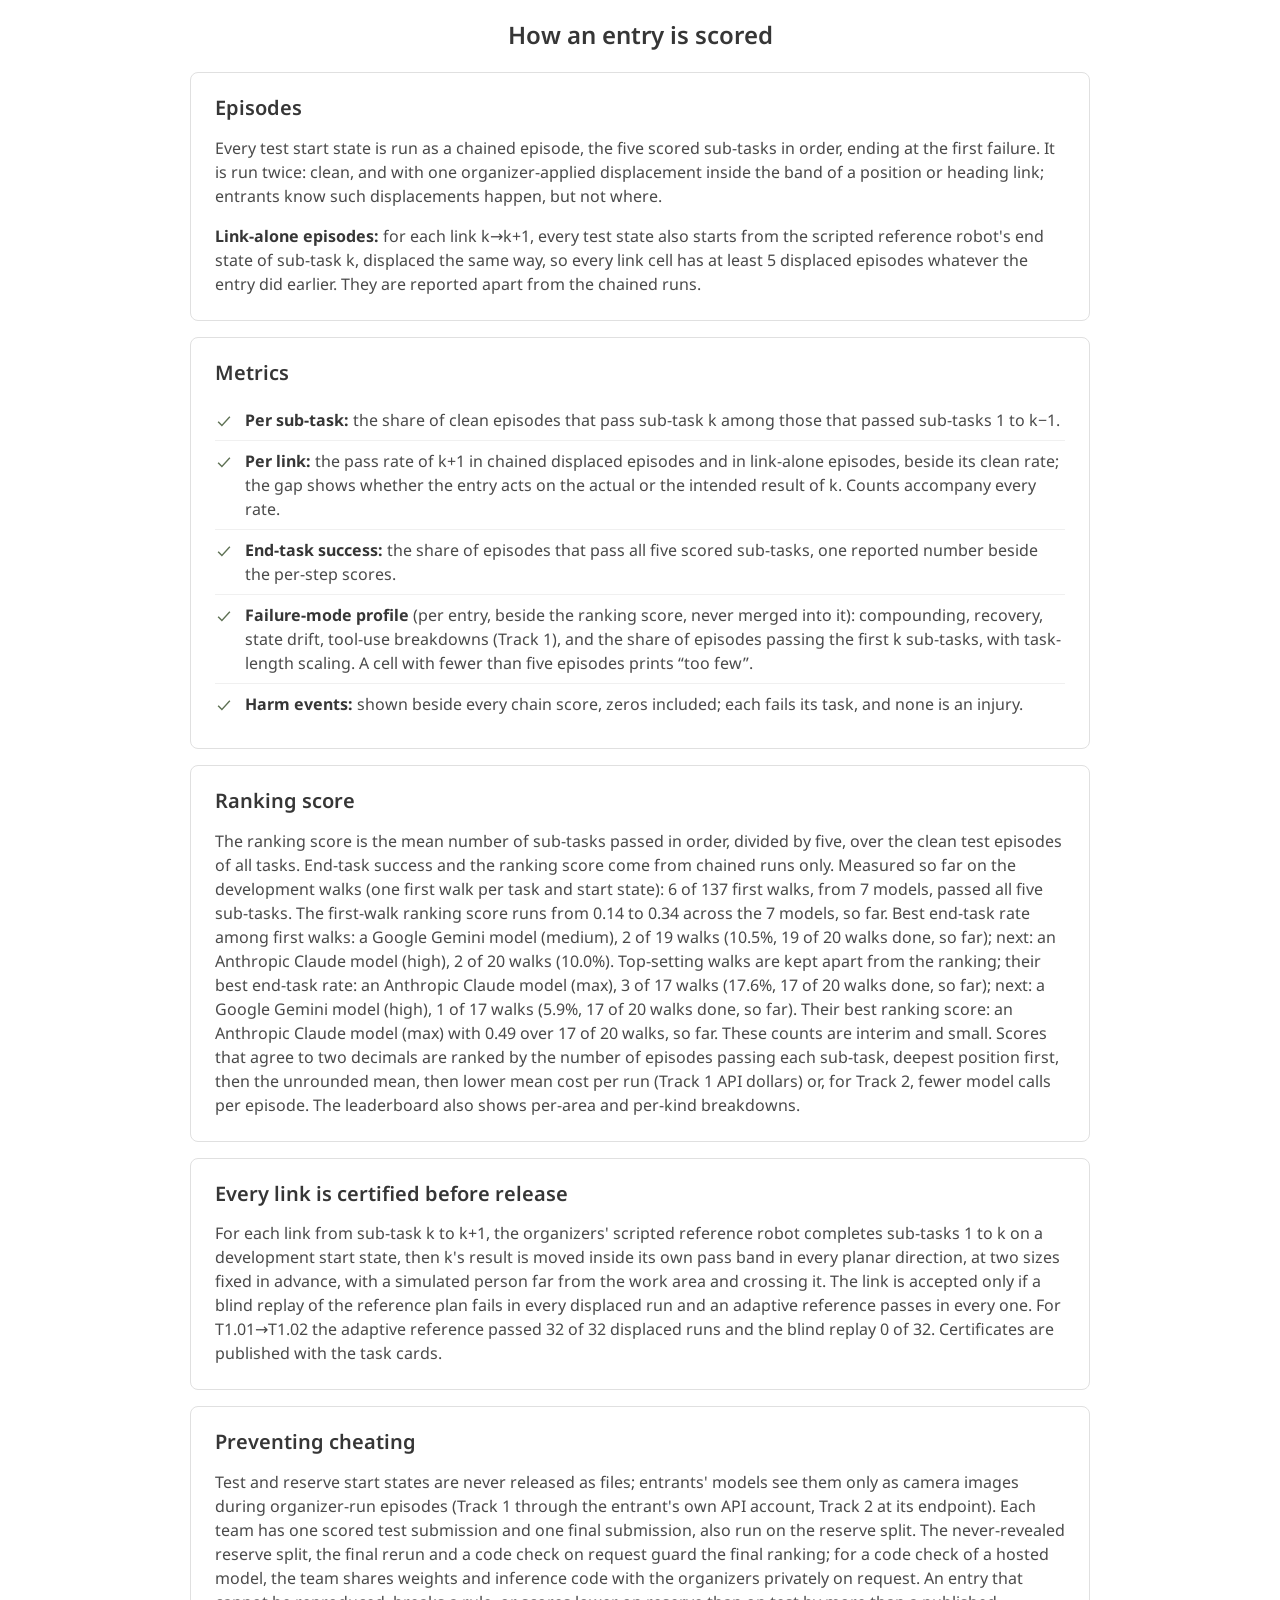
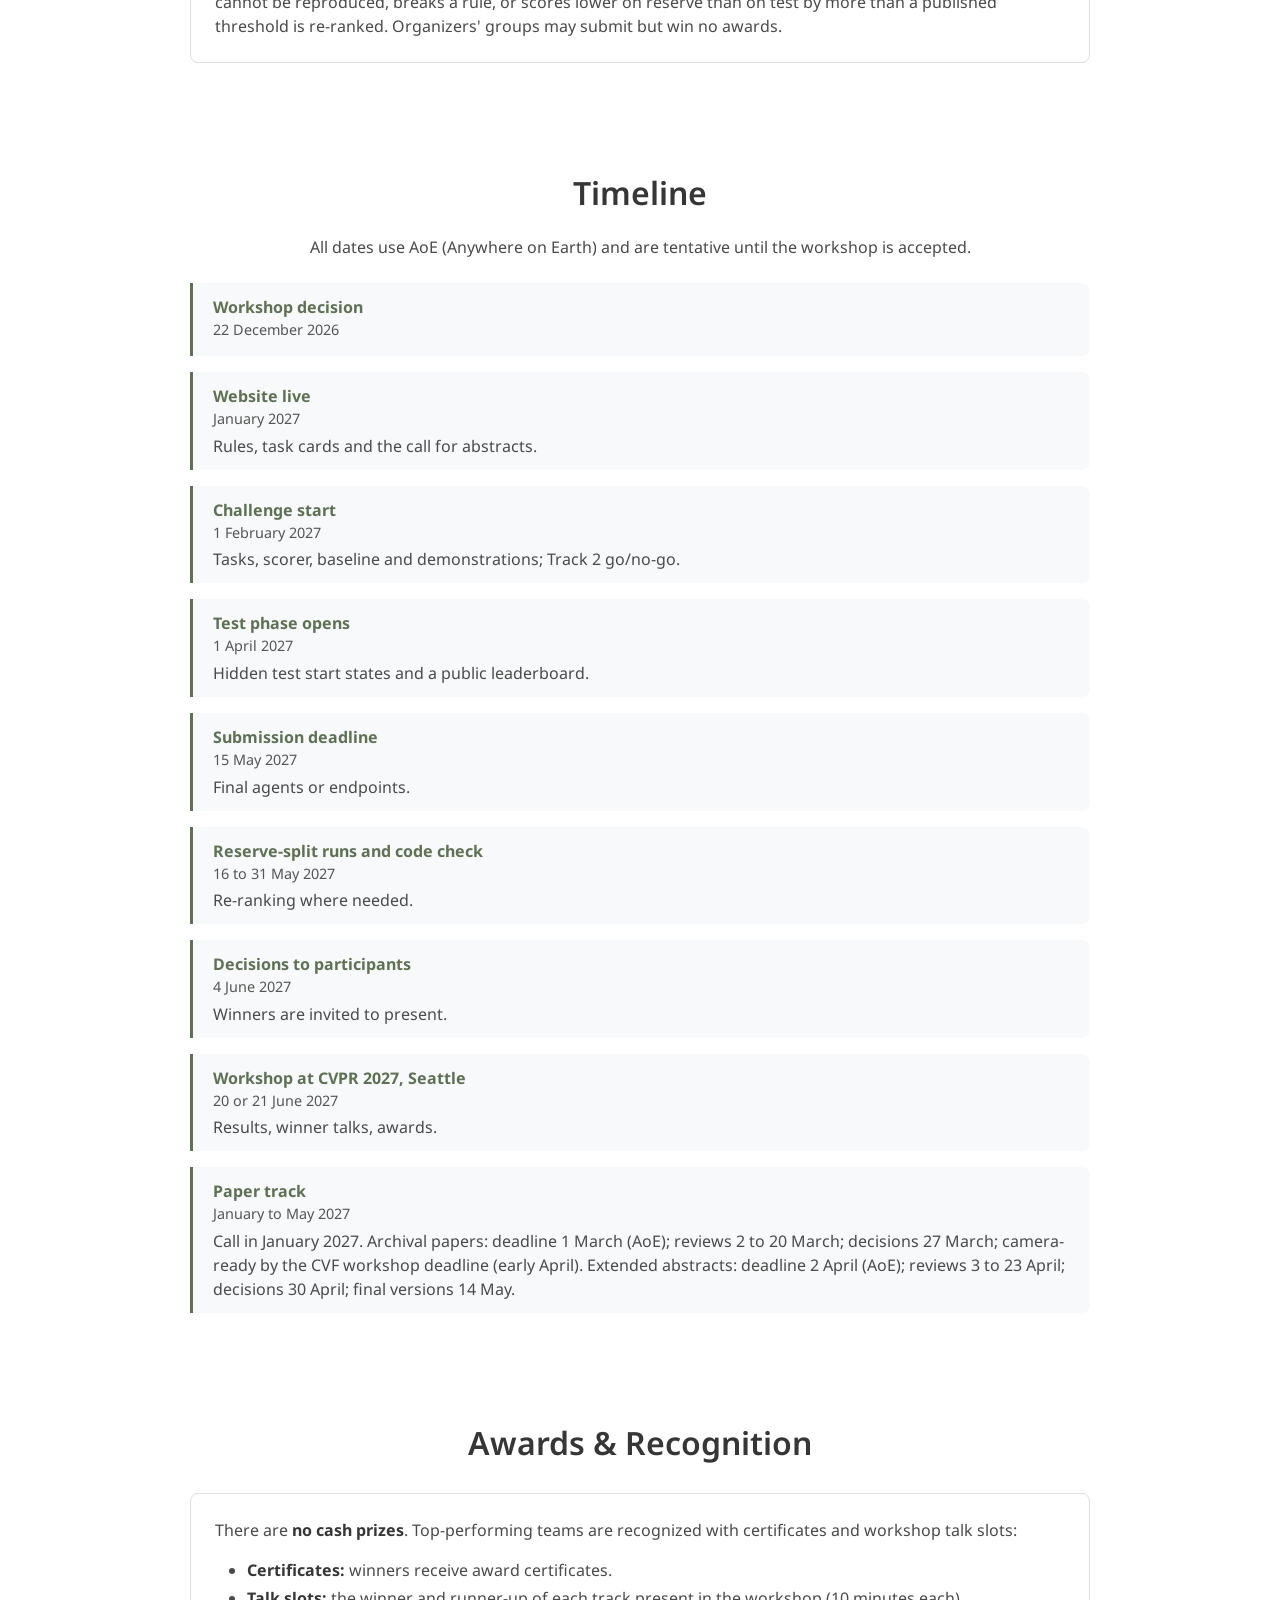
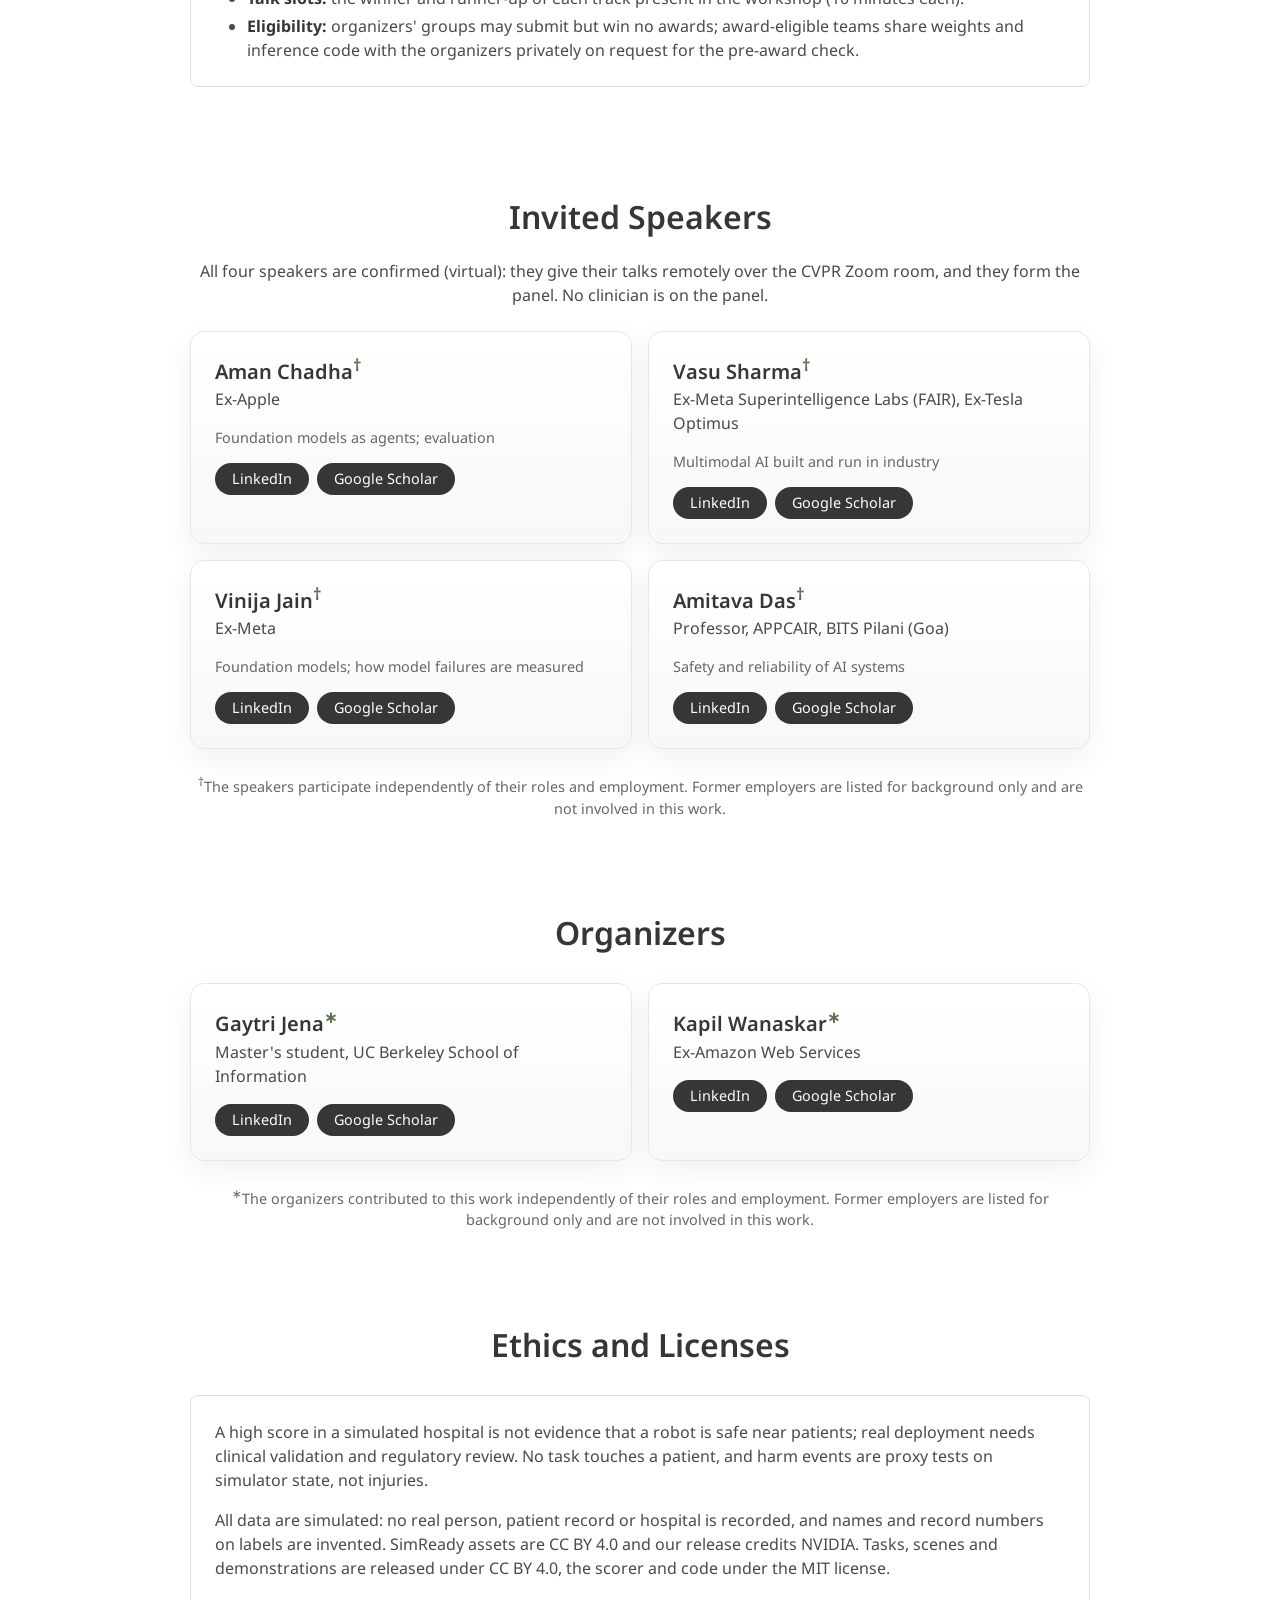
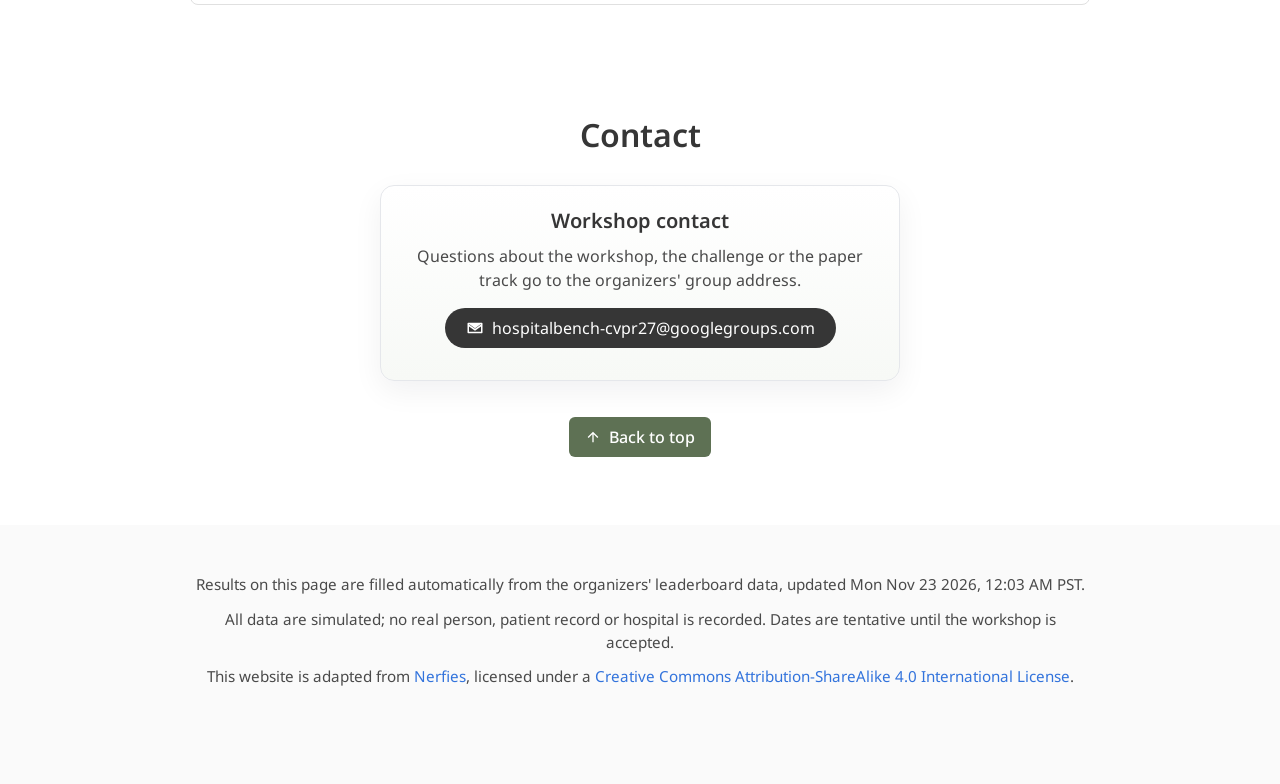
==== commit db92c4e7: "Proposal numbers from the leaderboard data (updated Mon Nov 23 2026, 12:03 AM PST)" ====
--- a/index.html
+++ b/index.html
@@ -82,7 +82,7 @@
 <section class="section" id="tasks">
   <div class="container">
     <h2>The Ten Tasks</h2>
-    <p class="section-lead">Ten tasks of five scored dependent sub-tasks each (four links per task, 40 in all) across eight hospital areas. Each follows one hospital role, mirrors one real risk, and lists named harm events (51 in all) that fail the task.</p>
+    <p class="section-lead">Ten tasks of five scored dependent sub-tasks each (four links per task, <span data-auto="links_total">40</span> in all) across eight hospital areas. Each follows one hospital role, mirrors one real risk, and lists named harm events (51 in all) that fail the task.</p>
     <div class="box">
       <div class="table-wrap">
       <table class="data-table stack">
@@ -110,12 +110,12 @@
       </div>
     </div>
     <div class="card">
-      <h4>Build status, 3 November 2026</h4>
+      <h4>Build status, <span data-auto="build_date">23 November 2026</span></h4>
       <div class="content">
         <ul>
-          <li>All ten rooms are built in Isaac Sim, with 2 public start states per task, and pass a physics settle check.</li>
-          <li>The scripted reference robot completes sub-tasks 1 to 5 as one chain on both start states for T1, T7, T9 and T10; on the other six tasks, early sub-tasks only.</li>
-          <li>One link of 40 is certified so far, T1.01&rarr;T1.02.</li>
+          <li>All ten rooms are built in Isaac Sim, with <span data-auto="n_starts">2</span> public start states per task, and pass a physics settle check.</li>
+          <li>The scripted reference robot completes sub-tasks 1 to 5 as one chain on both start states for <span data-auto="robot_chains">all 10 tasks (T1 to T10)</span>.</li>
+          <li>One link of <span data-auto="links_total">40</span> is certified so far, T1.01&rarr;T1.02.</li>
         </ul>
       </div>
     </div>
@@ -158,7 +158,7 @@
     <div class="split-card">
       <div class="split-icon">D</div>
       <div class="split-content"><strong>Development</strong>
-        <p>All ten tasks with start states, scenes, task cards, scorer, link certificates, the Track 1 baseline agent and the Track 2 demonstrations. 5 start states per task planned, 2 built.</p></div>
+        <p>All ten tasks with start states, scenes, task cards, scorer, link certificates, the Track 1 baseline agent and the Track 2 demonstrations. 5 start states per task planned, <span data-auto="n_starts">2</span> built.</p></div>
       <span class="badge badge-public">Public</span>
     </div>
     <div class="split-card">
@@ -195,7 +195,7 @@
     <div class="card">
       <h4>Ranking score</h4>
       <div class="content">
-        <p>The ranking score is the mean number of sub-tasks passed in order, divided by five, over the clean test episodes of all tasks. End-task success and the ranking score come from chained runs only. No baseline is above zero end-task success today (0 of 35 pilot runs), so at this floor the ranking score ties at or near 0. Scores that agree to two decimals are ranked by the number of episodes passing each sub-task, deepest position first, then the unrounded mean, then lower mean cost per run (Track 1 API dollars) or, for Track 2, fewer model calls per episode. The leaderboard also shows per-area and per-kind breakdowns.</p>
+        <p>The ranking score is the mean number of sub-tasks passed in order, divided by five, over the clean test episodes of all tasks. End-task success and the ranking score come from chained runs only. Measured so far on the development walks (one first walk per task and start state): <span data-auto="end_so_far">6 of 137</span> first walks, from <span data-auto="n_models">7</span> models, passed all five sub-tasks. The first-walk ranking score runs from <span data-auto="score_range">0.14 to 0.34 across the 7 models, so far</span>. Best end-task rate among first walks: <span data-auto="best_first">a Google Gemini model (medium), 2 of 19 walks (10.5%, 19 of 20 walks done, so far); next: an Anthropic Claude model (high), 2 of 20 walks (10.0%)</span>. Top-setting walks are kept apart from the ranking; their best end-task rate: <span data-auto="best_top">an Anthropic Claude model (max), 3 of 17 walks (17.6%, 17 of 20 walks done, so far); next: a Google Gemini model (high), 1 of 17 walks (5.9%, 17 of 20 walks done, so far)</span>. Their best ranking score: <span data-auto="score_top">an Anthropic Claude model (max) with 0.49 over 17 of 20 walks, so far</span>. These counts are interim and small. Scores that agree to two decimals are ranked by the number of episodes passing each sub-task, deepest position first, then the unrounded mean, then lower mean cost per run (Track 1 API dollars) or, for Track 2, fewer model calls per episode. The leaderboard also shows per-area and per-kind breakdowns.</p>
       </div>
     </div>
     <div class="card">
@@ -299,6 +299,7 @@
 </section>
 
 <footer class="footer">
+  <p>Results on this page are filled automatically from the organizers' leaderboard data, <span data-auto="stamp">updated Mon Nov 23 2026, 12:03 AM PST</span>.</p>
   <p>All data are simulated; no real person, patient record or hospital is recorded. Dates are tentative until the workshop is accepted.</p>
   <p>This website is adapted from <a href="https://nerfies.github.io/">Nerfies</a>, licensed under a
   <a rel="license" href="http://creativecommons.org/licenses/by-sa/4.0/">Creative Commons Attribution-ShareAlike 4.0 International License</a>.</p>
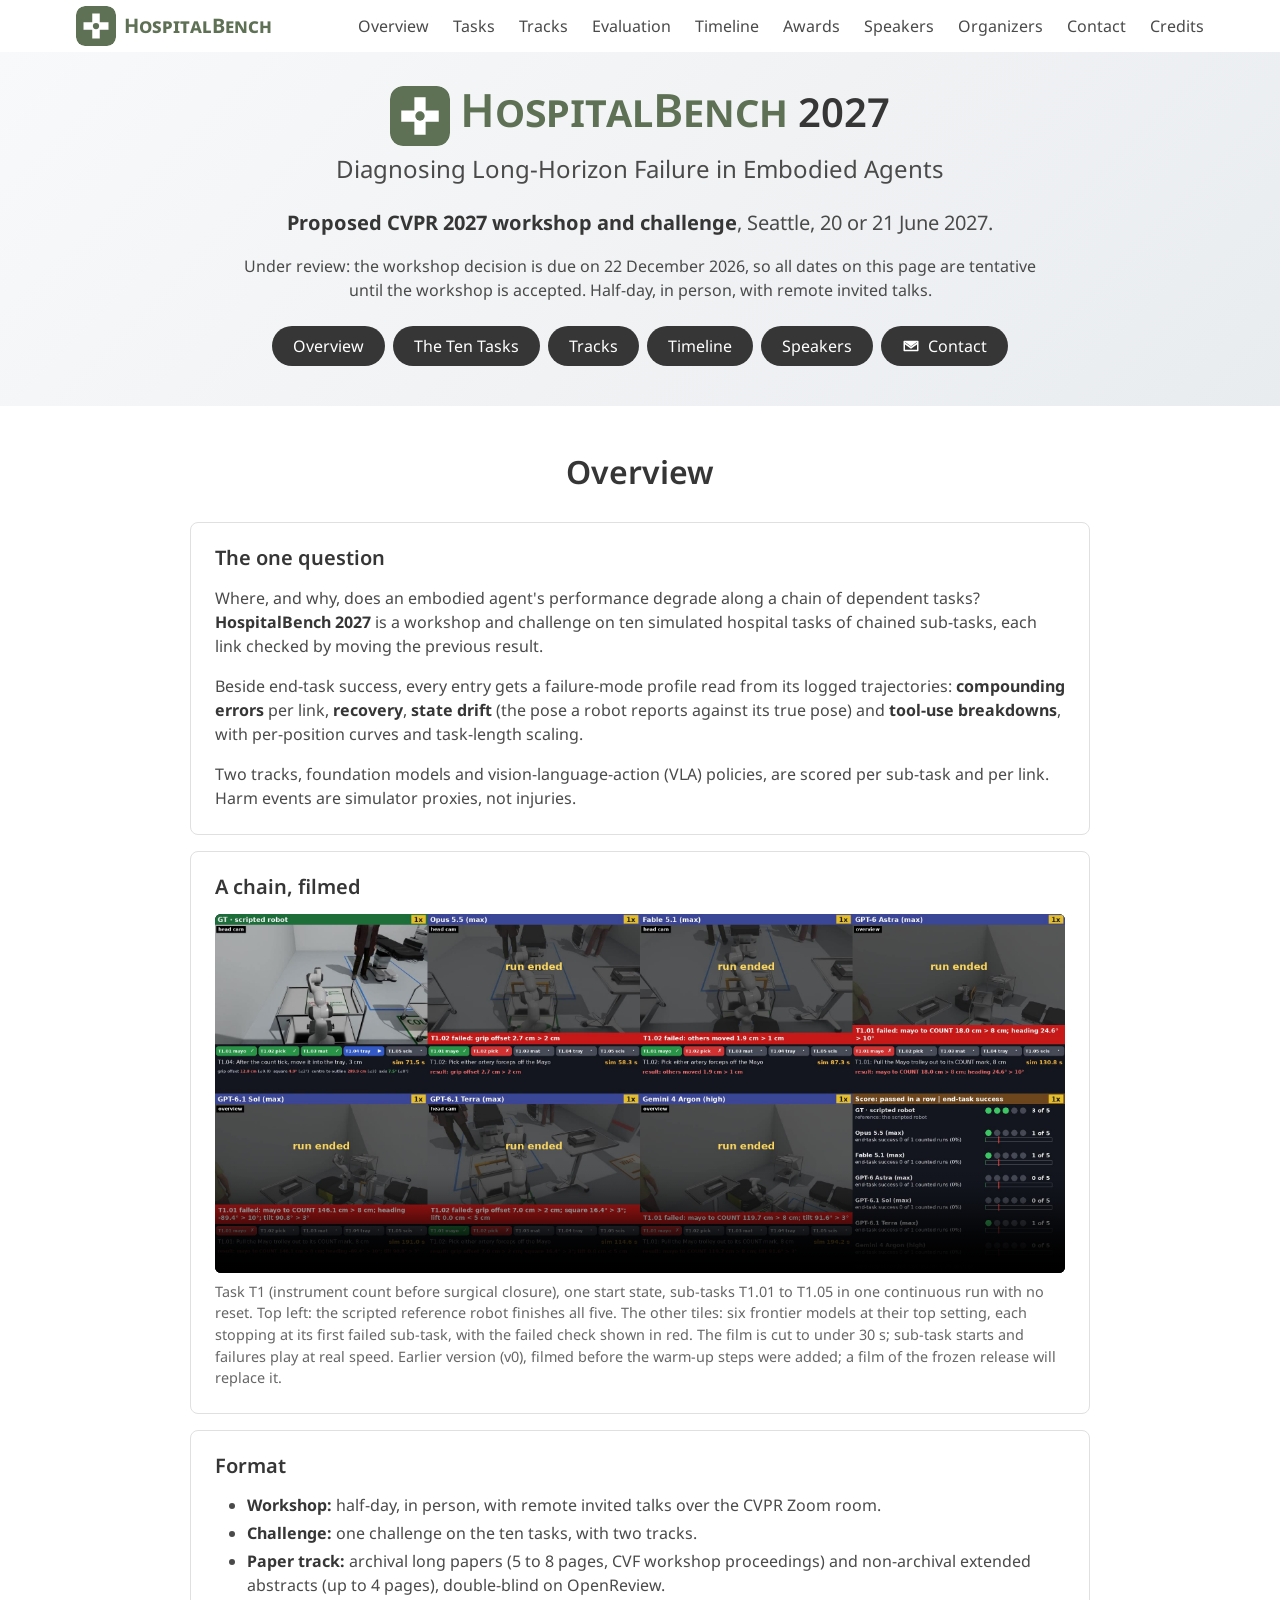
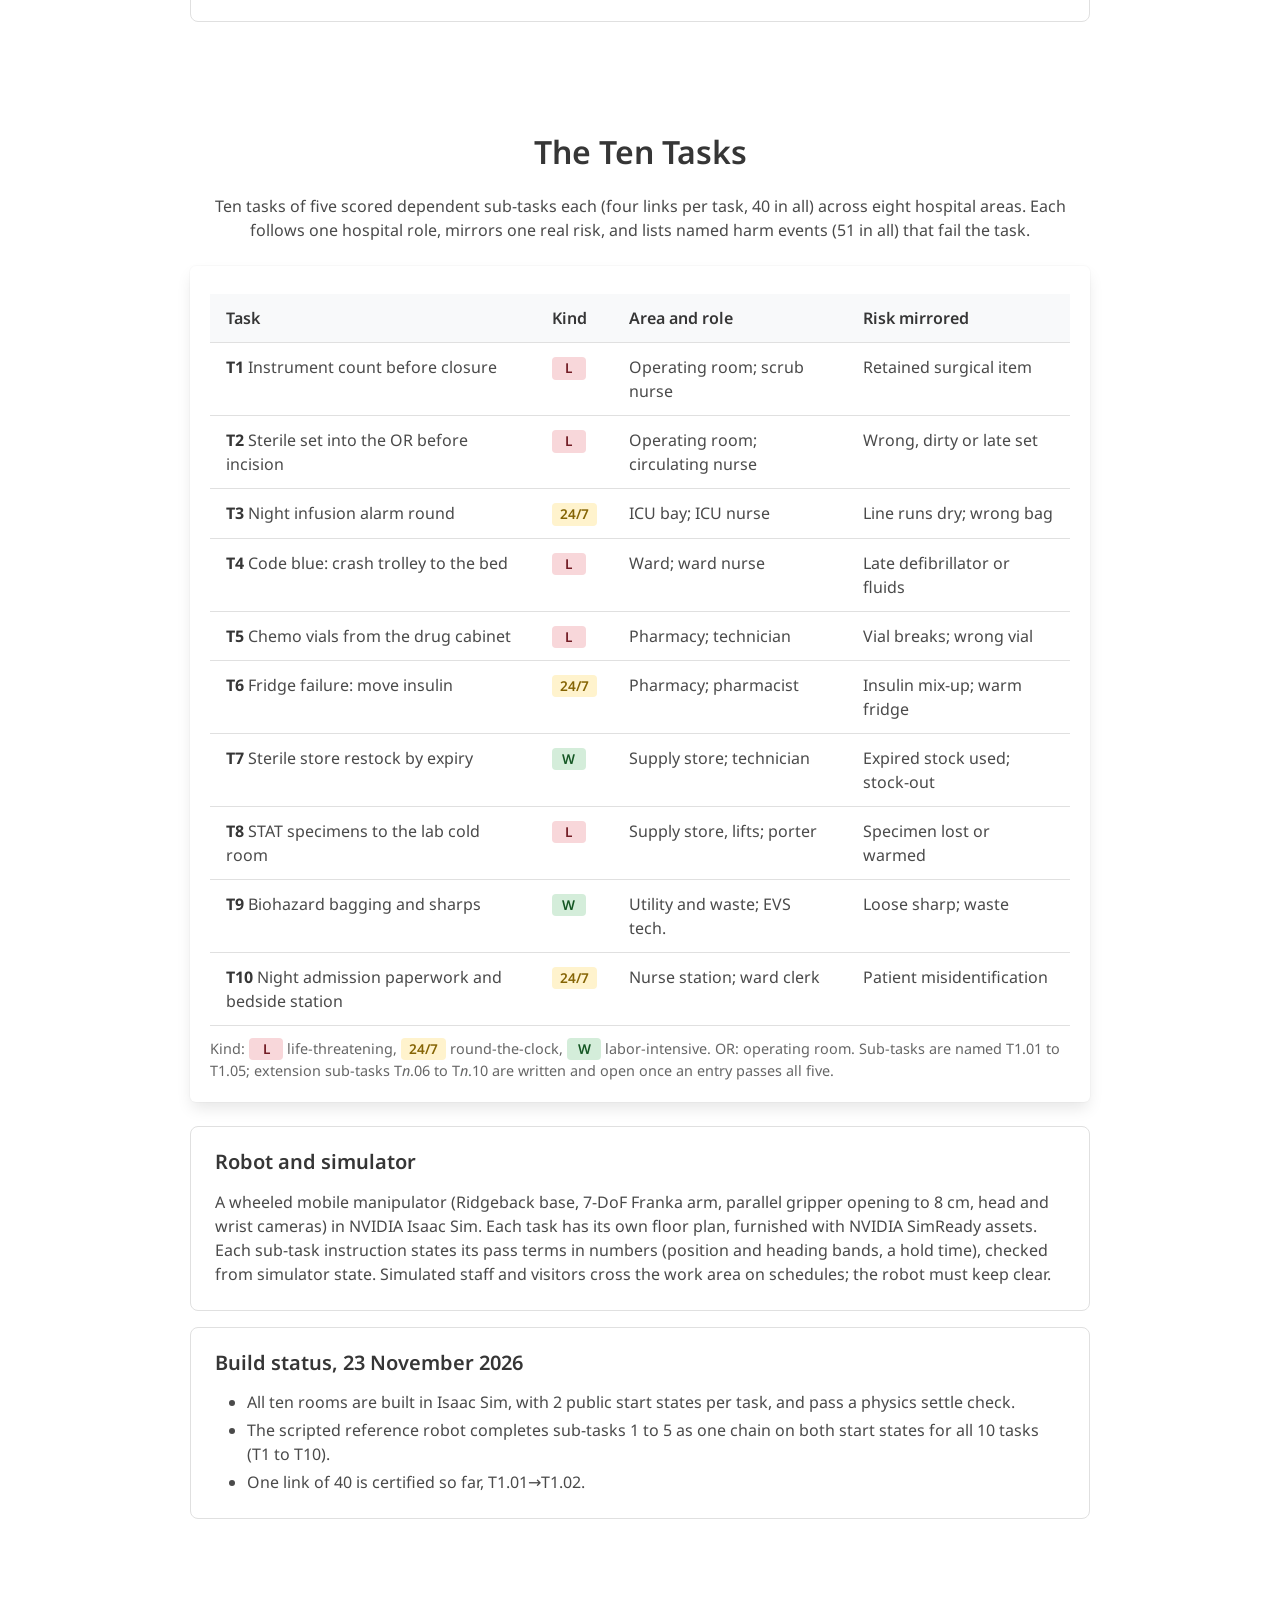
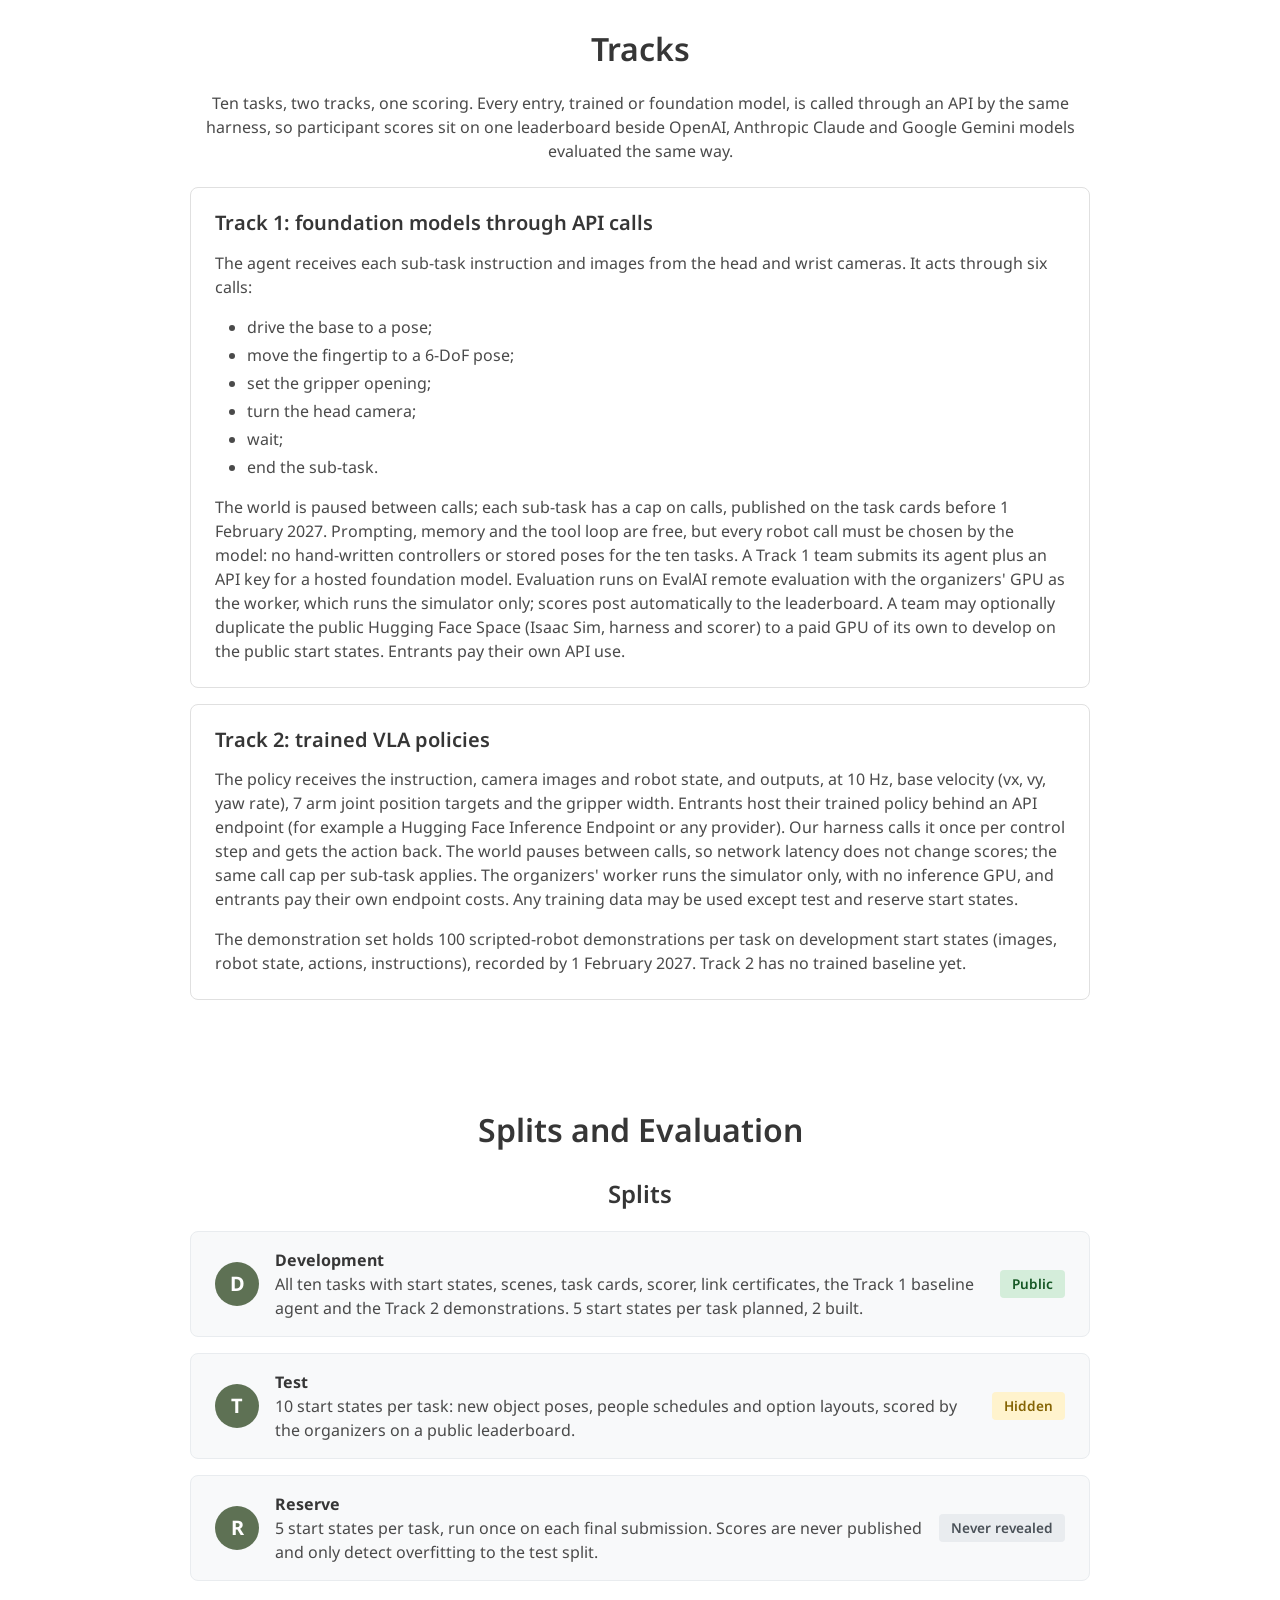
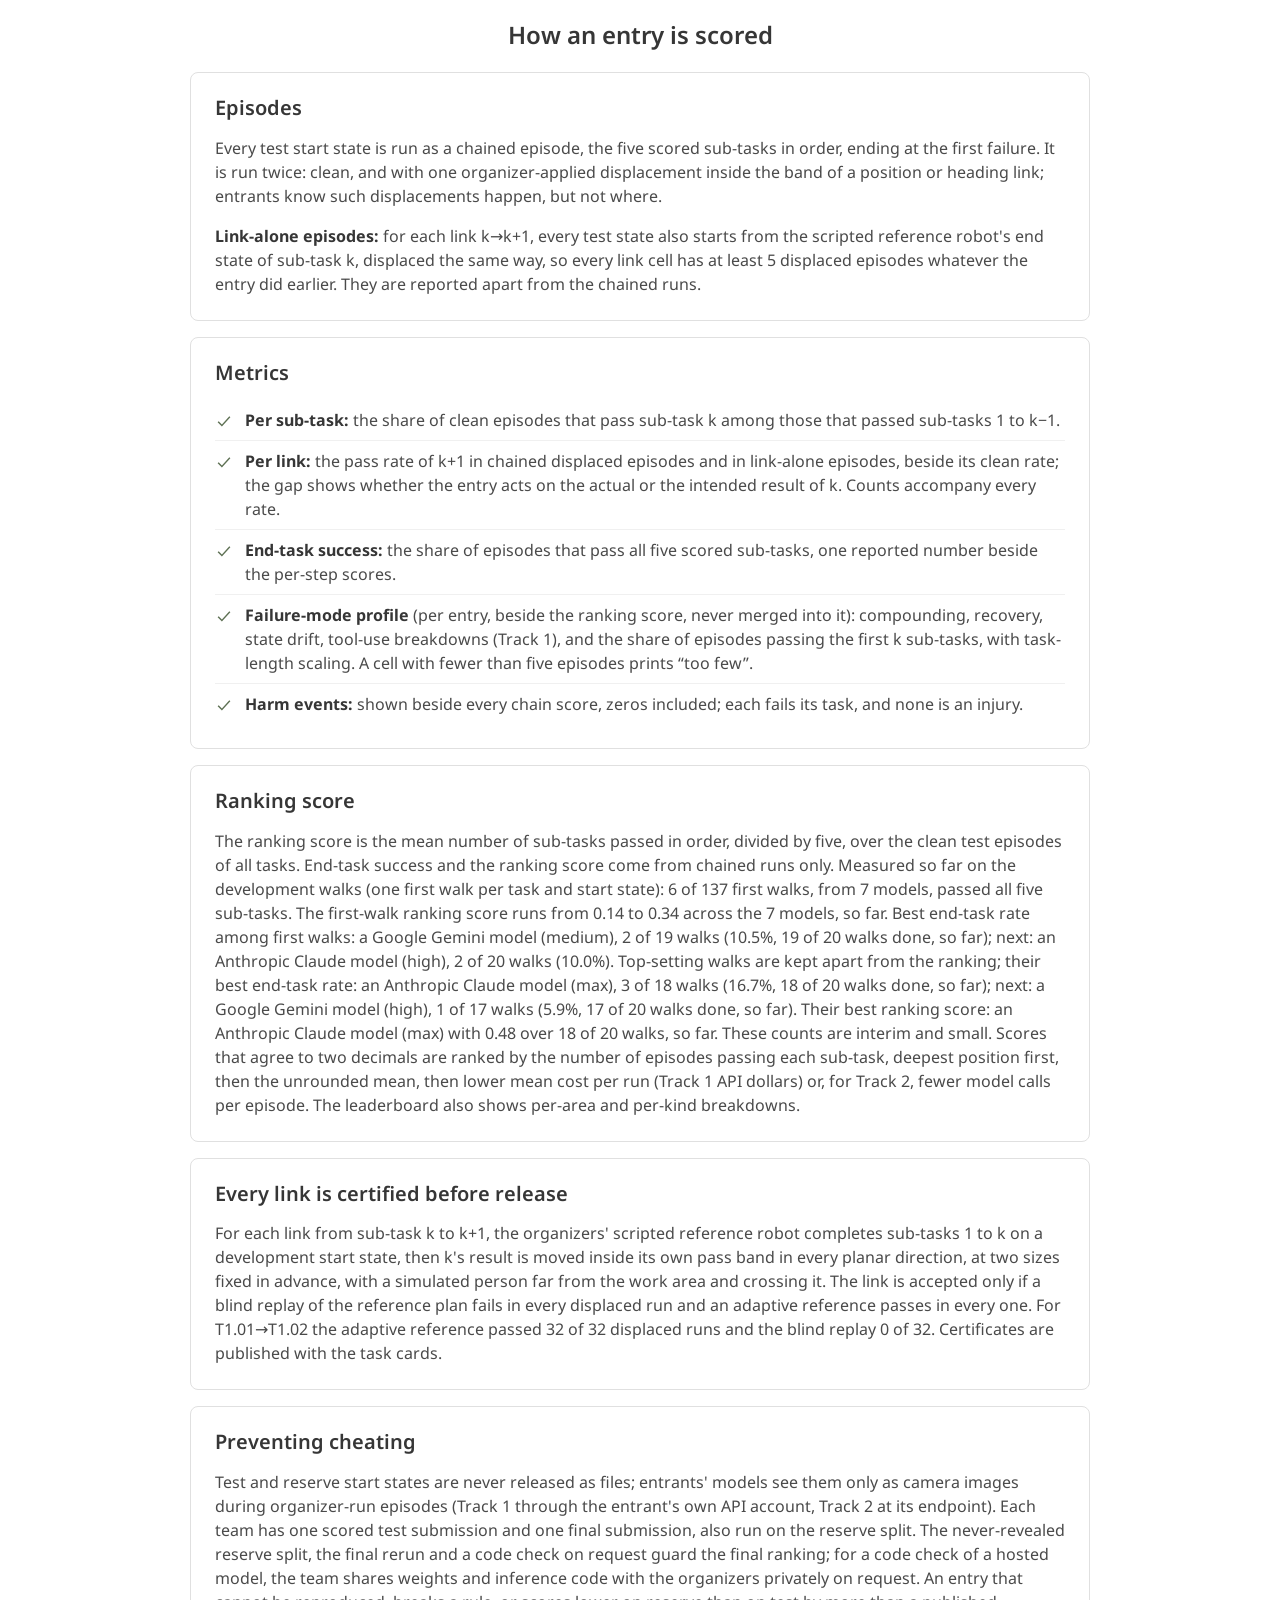
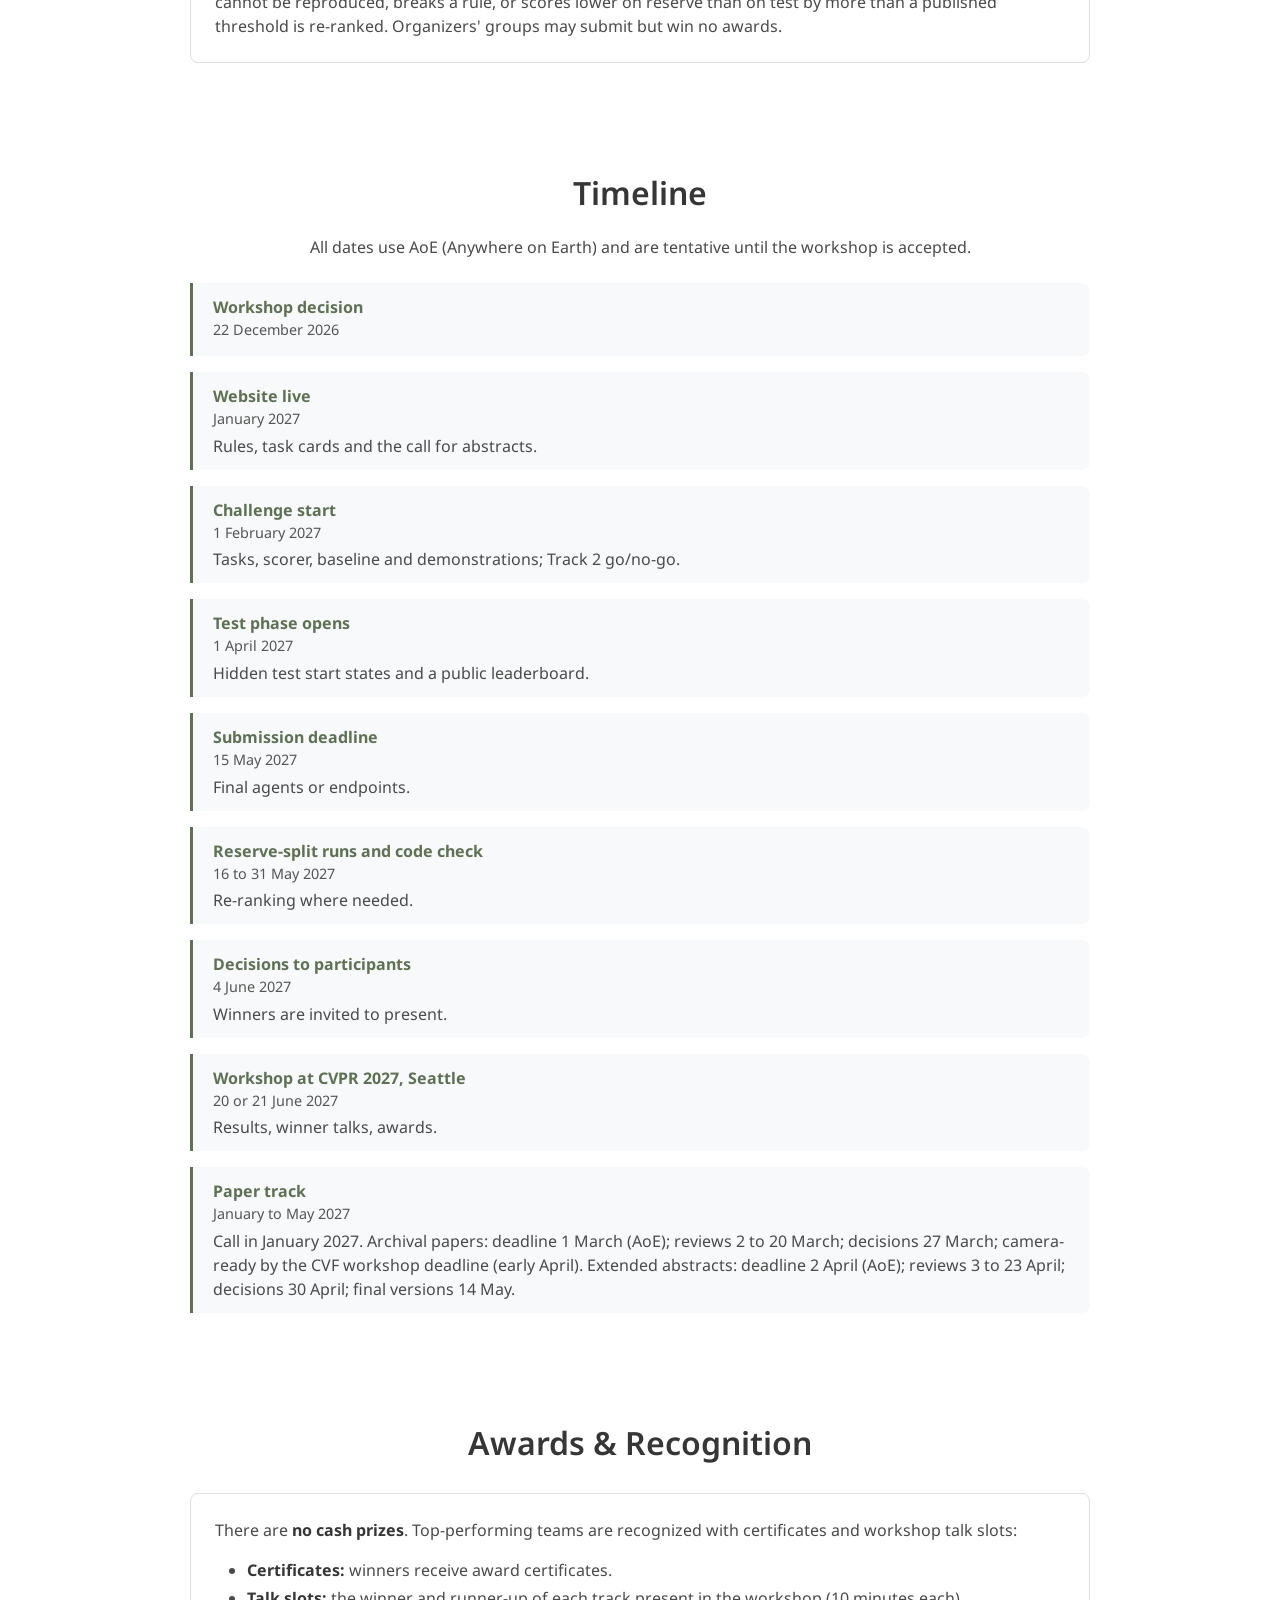
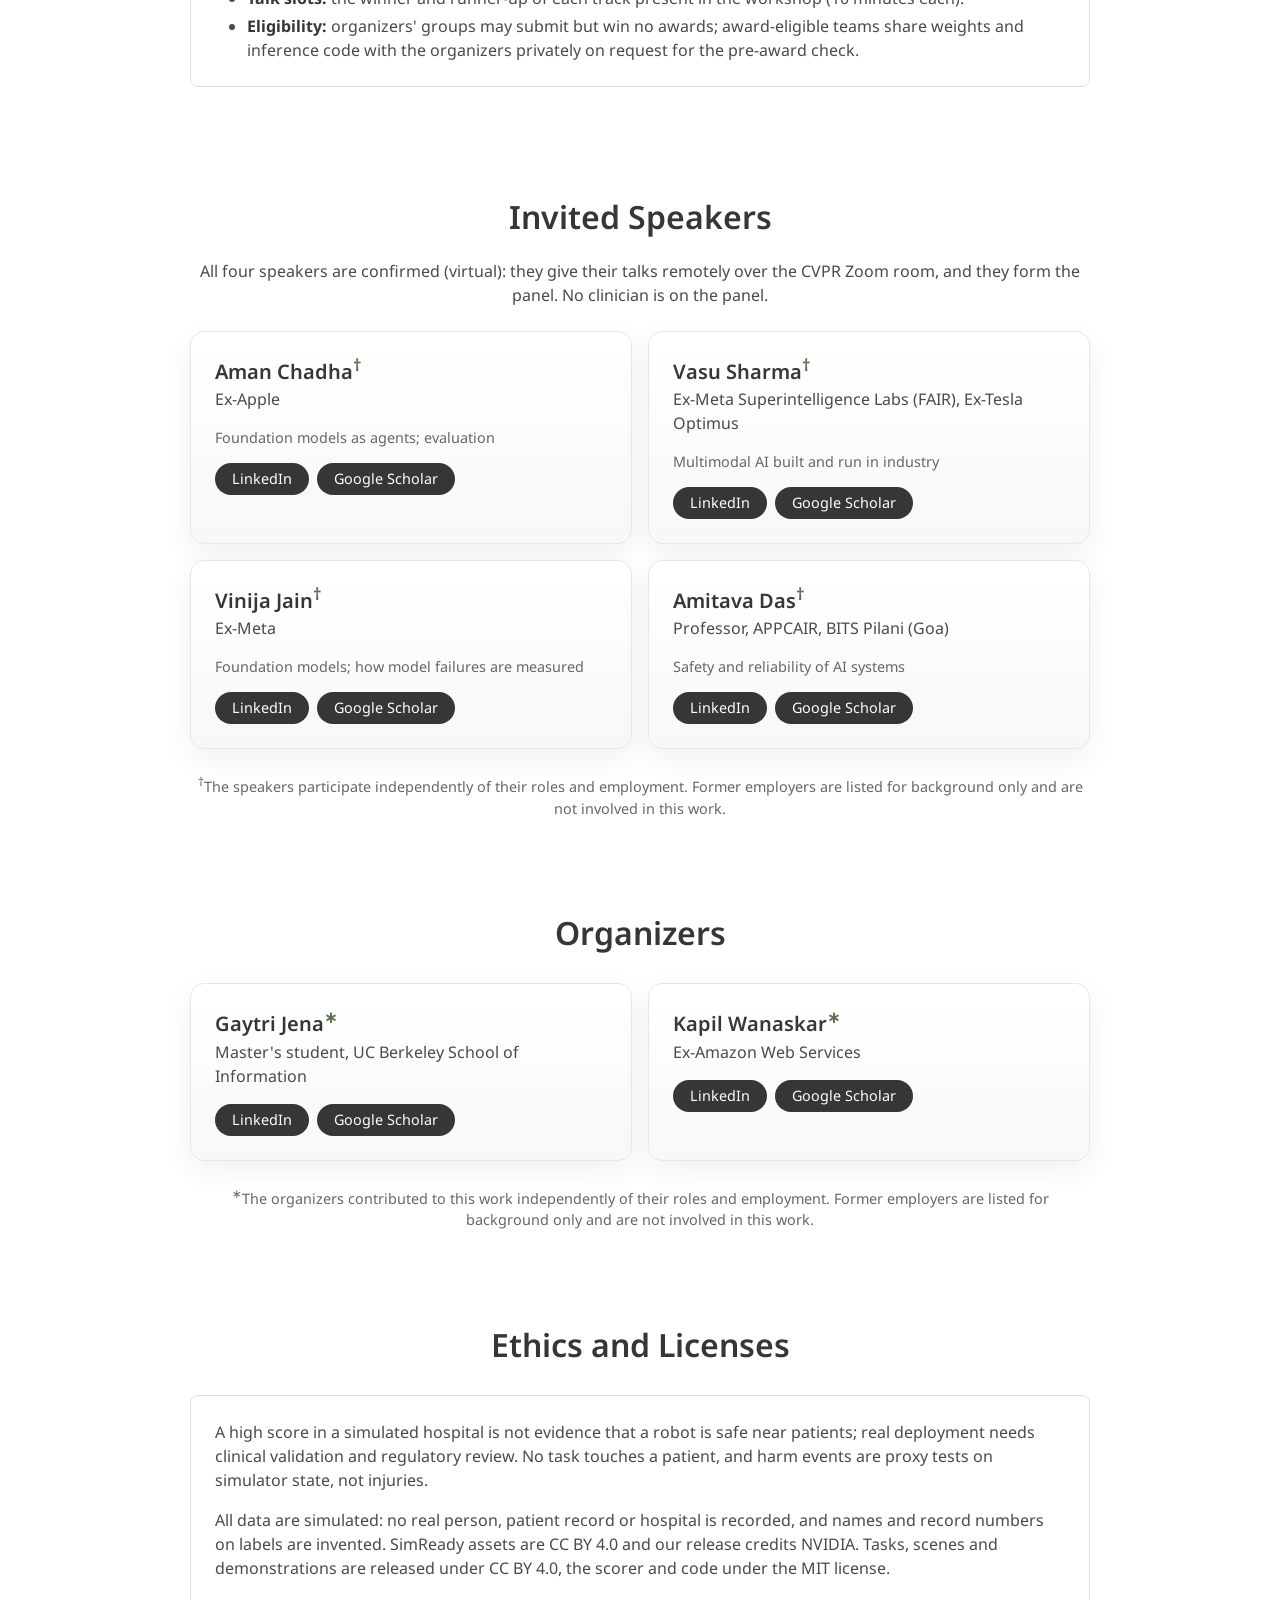
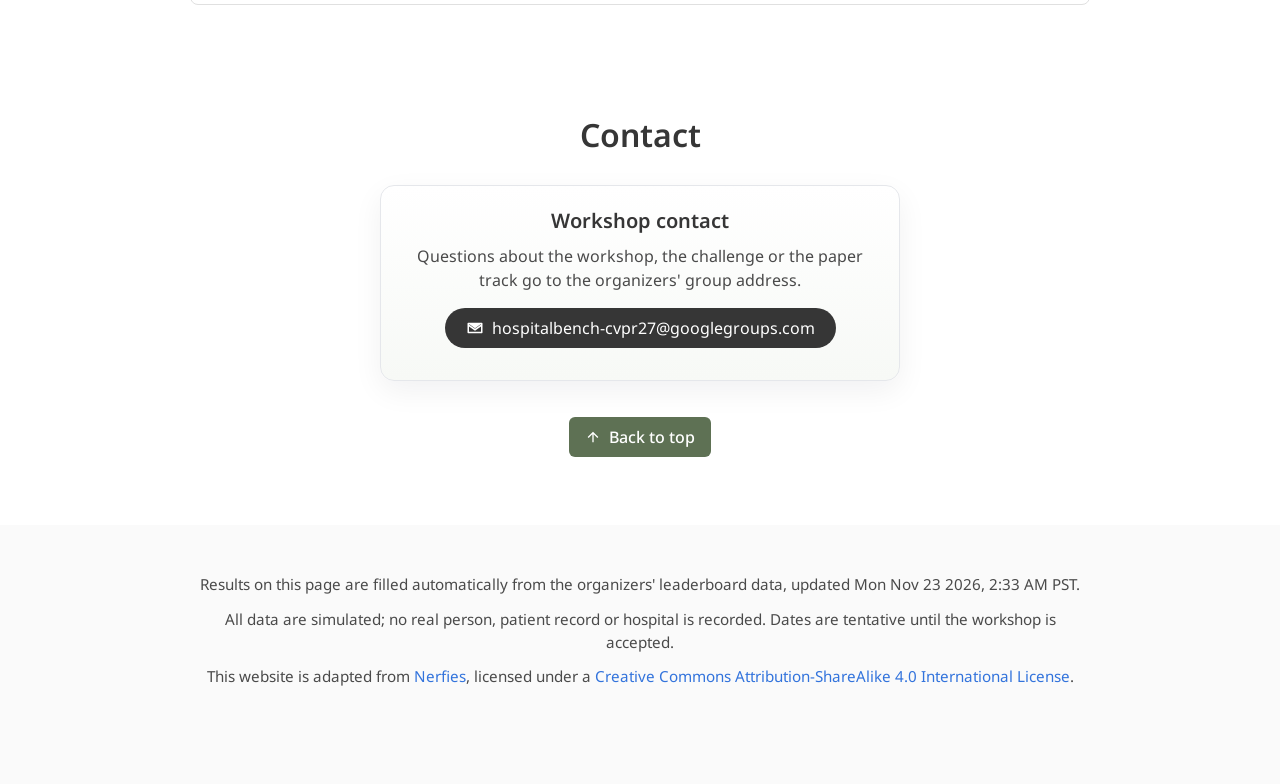
==== commit f94d4905: "Proposal numbers from the leaderboard data (updated Mon Nov 23 2026, 2:33 AM PST)" ====
--- a/index.html
+++ b/index.html
@@ -195,7 +195,7 @@
     <div class="card">
       <h4>Ranking score</h4>
       <div class="content">
-        <p>The ranking score is the mean number of sub-tasks passed in order, divided by five, over the clean test episodes of all tasks. End-task success and the ranking score come from chained runs only. Measured so far on the development walks (one first walk per task and start state): <span data-auto="end_so_far">6 of 137</span> first walks, from <span data-auto="n_models">7</span> models, passed all five sub-tasks. The first-walk ranking score runs from <span data-auto="score_range">0.14 to 0.34 across the 7 models, so far</span>. Best end-task rate among first walks: <span data-auto="best_first">a Google Gemini model (medium), 2 of 19 walks (10.5%, 19 of 20 walks done, so far); next: an Anthropic Claude model (high), 2 of 20 walks (10.0%)</span>. Top-setting walks are kept apart from the ranking; their best end-task rate: <span data-auto="best_top">an Anthropic Claude model (max), 3 of 17 walks (17.6%, 17 of 20 walks done, so far); next: a Google Gemini model (high), 1 of 17 walks (5.9%, 17 of 20 walks done, so far)</span>. Their best ranking score: <span data-auto="score_top">an Anthropic Claude model (max) with 0.49 over 17 of 20 walks, so far</span>. These counts are interim and small. Scores that agree to two decimals are ranked by the number of episodes passing each sub-task, deepest position first, then the unrounded mean, then lower mean cost per run (Track 1 API dollars) or, for Track 2, fewer model calls per episode. The leaderboard also shows per-area and per-kind breakdowns.</p>
+        <p>The ranking score is the mean number of sub-tasks passed in order, divided by five, over the clean test episodes of all tasks. End-task success and the ranking score come from chained runs only. Measured so far on the development walks (one first walk per task and start state): <span data-auto="end_so_far">6 of 137</span> first walks, from <span data-auto="n_models">7</span> models, passed all five sub-tasks. The first-walk ranking score runs from <span data-auto="score_range">0.14 to 0.34 across the 7 models, so far</span>. Best end-task rate among first walks: <span data-auto="best_first">a Google Gemini model (medium), 2 of 19 walks (10.5%, 19 of 20 walks done, so far); next: an Anthropic Claude model (high), 2 of 20 walks (10.0%)</span>. Top-setting walks are kept apart from the ranking; their best end-task rate: <span data-auto="best_top">an Anthropic Claude model (max), 3 of 18 walks (16.7%, 18 of 20 walks done, so far); next: a Google Gemini model (high), 1 of 17 walks (5.9%, 17 of 20 walks done, so far)</span>. Their best ranking score: <span data-auto="score_top">an Anthropic Claude model (max) with 0.48 over 18 of 20 walks, so far</span>. These counts are interim and small. Scores that agree to two decimals are ranked by the number of episodes passing each sub-task, deepest position first, then the unrounded mean, then lower mean cost per run (Track 1 API dollars) or, for Track 2, fewer model calls per episode. The leaderboard also shows per-area and per-kind breakdowns.</p>
       </div>
     </div>
     <div class="card">
@@ -299,7 +299,7 @@
 </section>
 
 <footer class="footer">
-  <p>Results on this page are filled automatically from the organizers' leaderboard data, <span data-auto="stamp">updated Mon Nov 23 2026, 12:03 AM PST</span>.</p>
+  <p>Results on this page are filled automatically from the organizers' leaderboard data, <span data-auto="stamp">updated Mon Nov 23 2026, 2:33 AM PST</span>.</p>
   <p>All data are simulated; no real person, patient record or hospital is recorded. Dates are tentative until the workshop is accepted.</p>
   <p>This website is adapted from <a href="https://nerfies.github.io/">Nerfies</a>, licensed under a
   <a rel="license" href="http://creativecommons.org/licenses/by-sa/4.0/">Creative Commons Attribution-ShareAlike 4.0 International License</a>.</p>
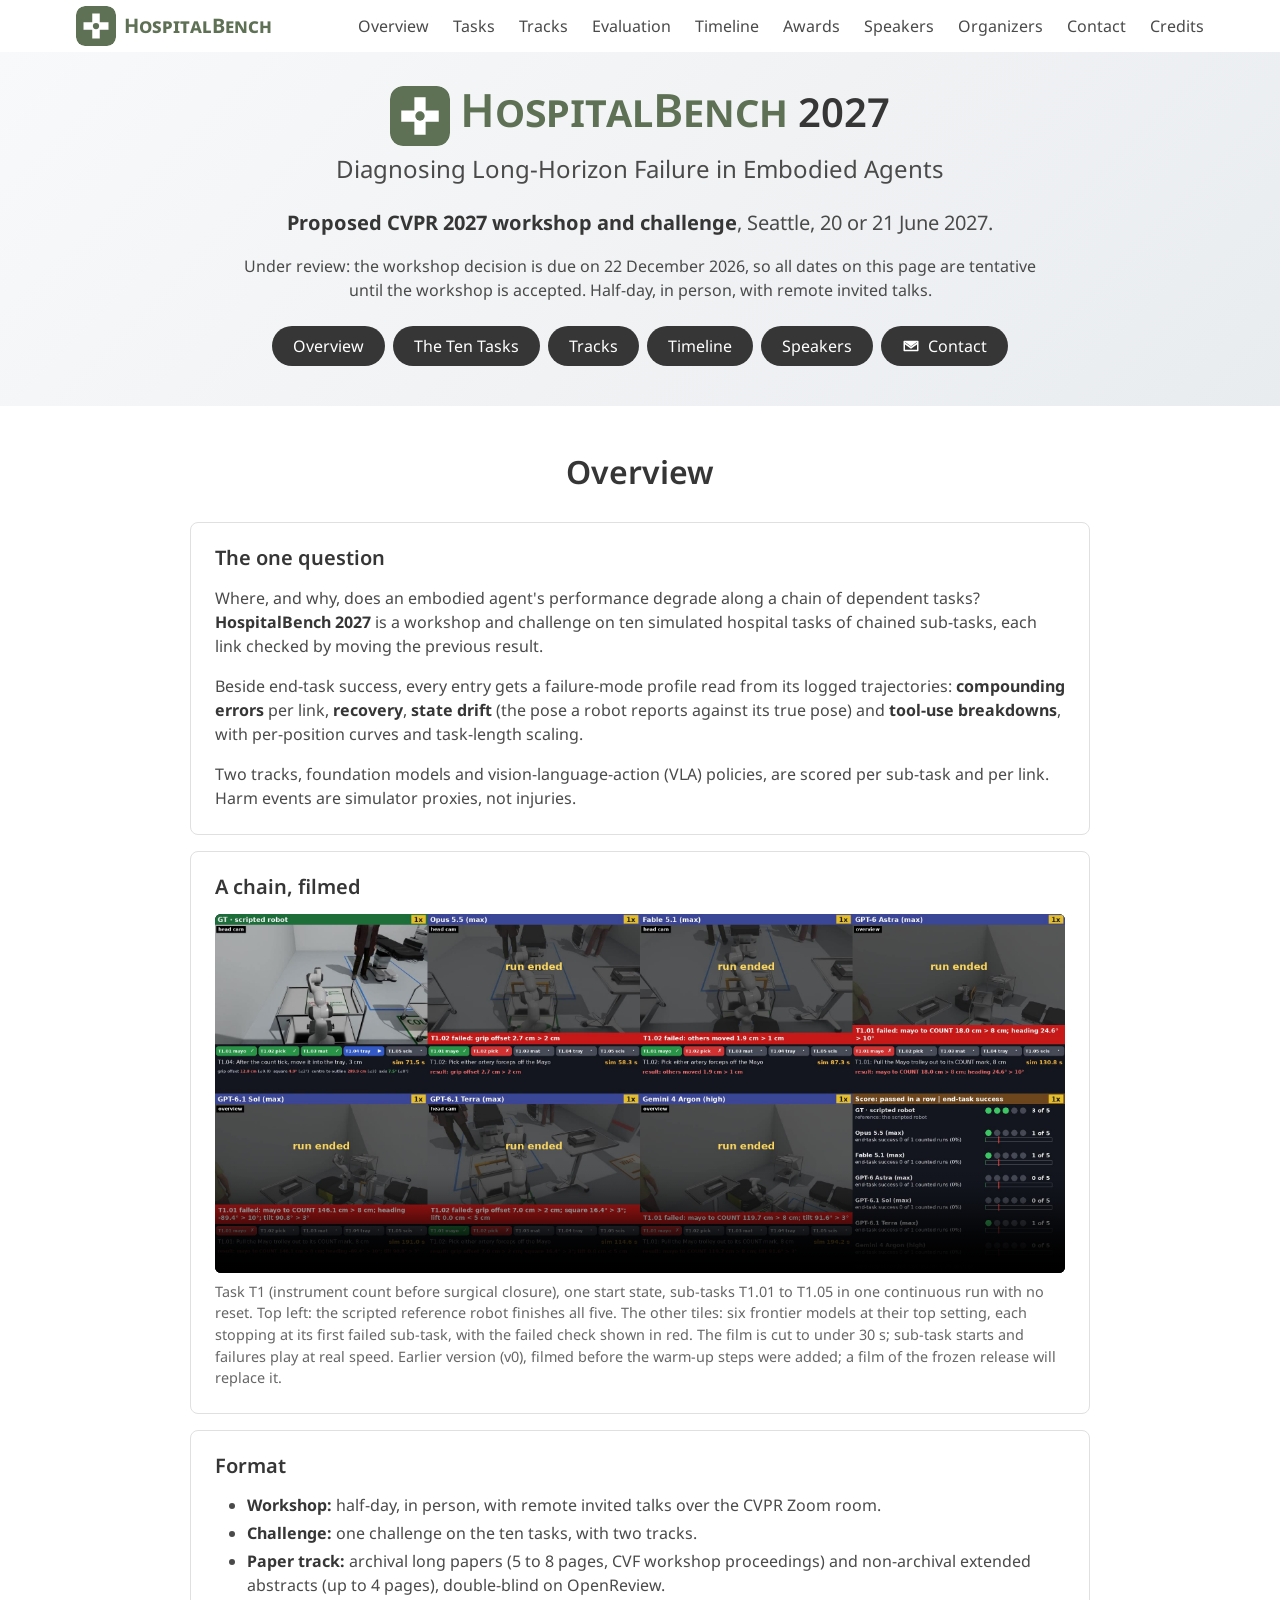
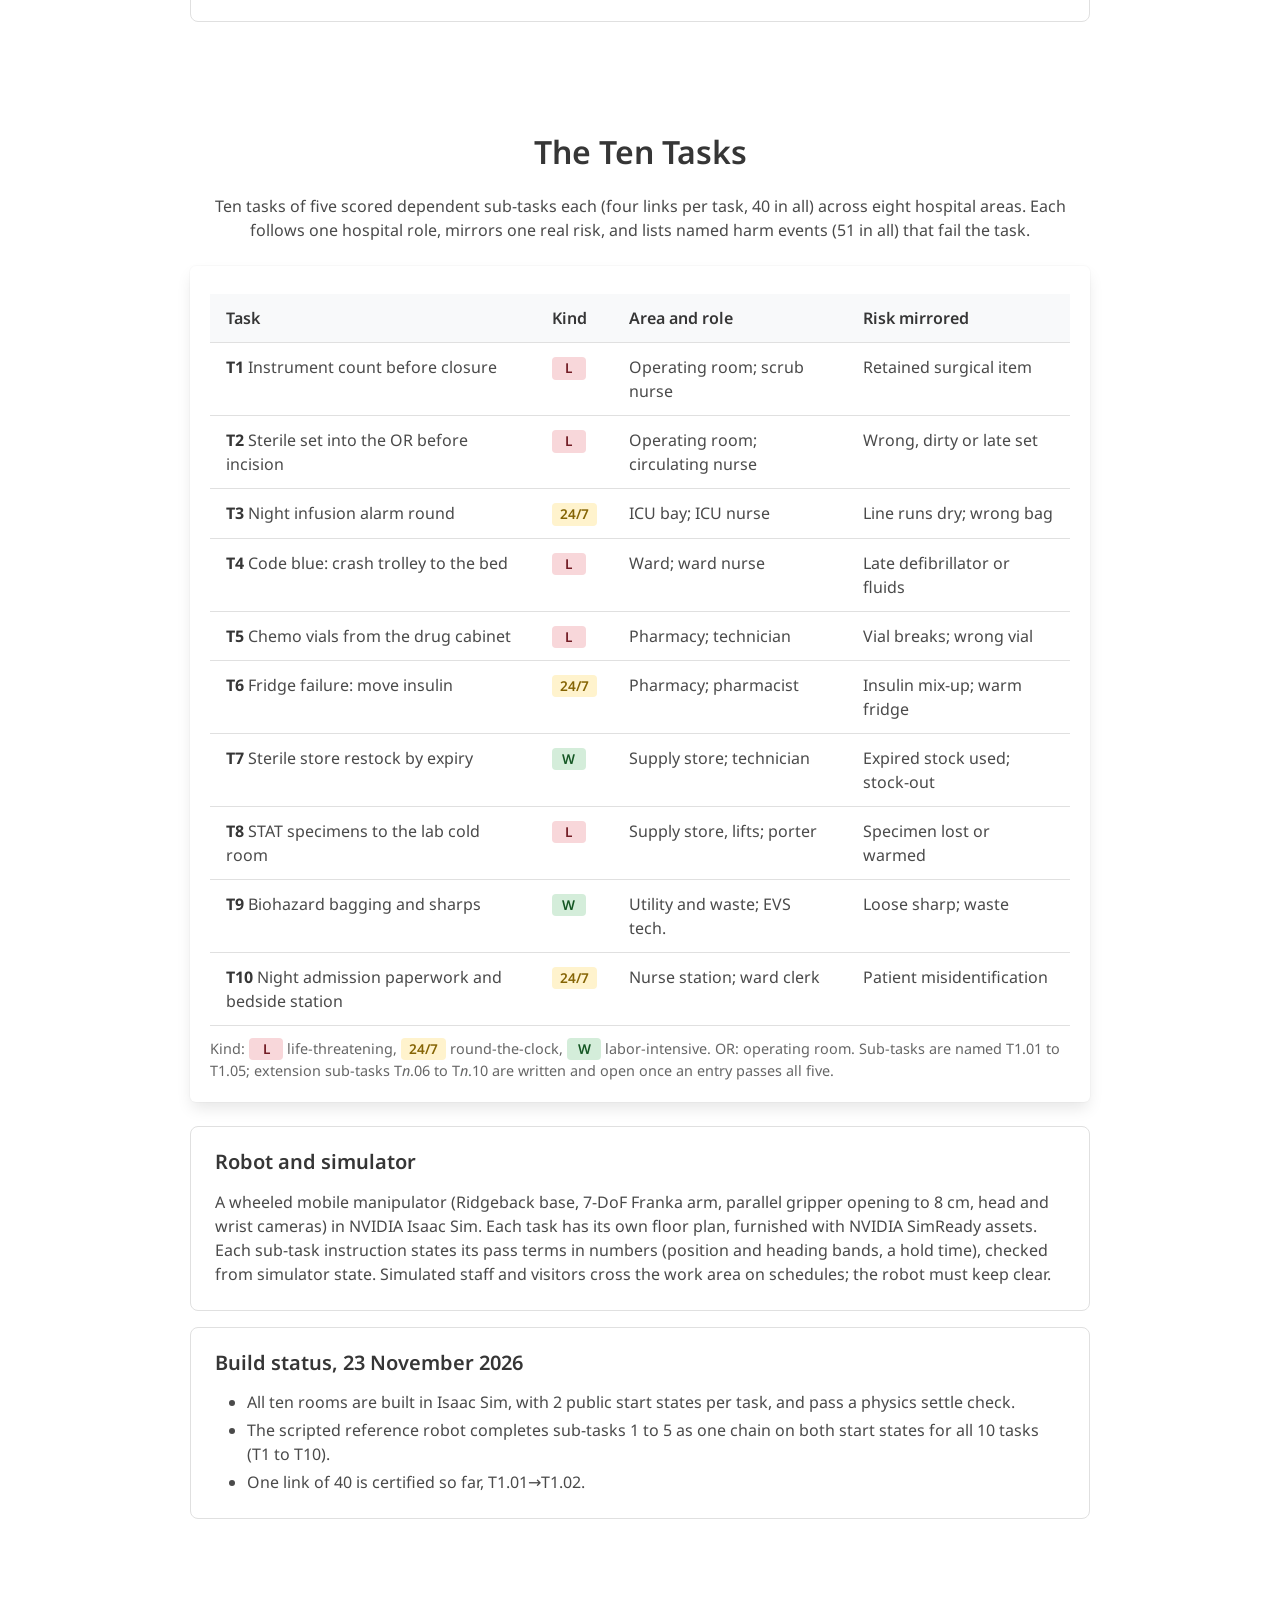
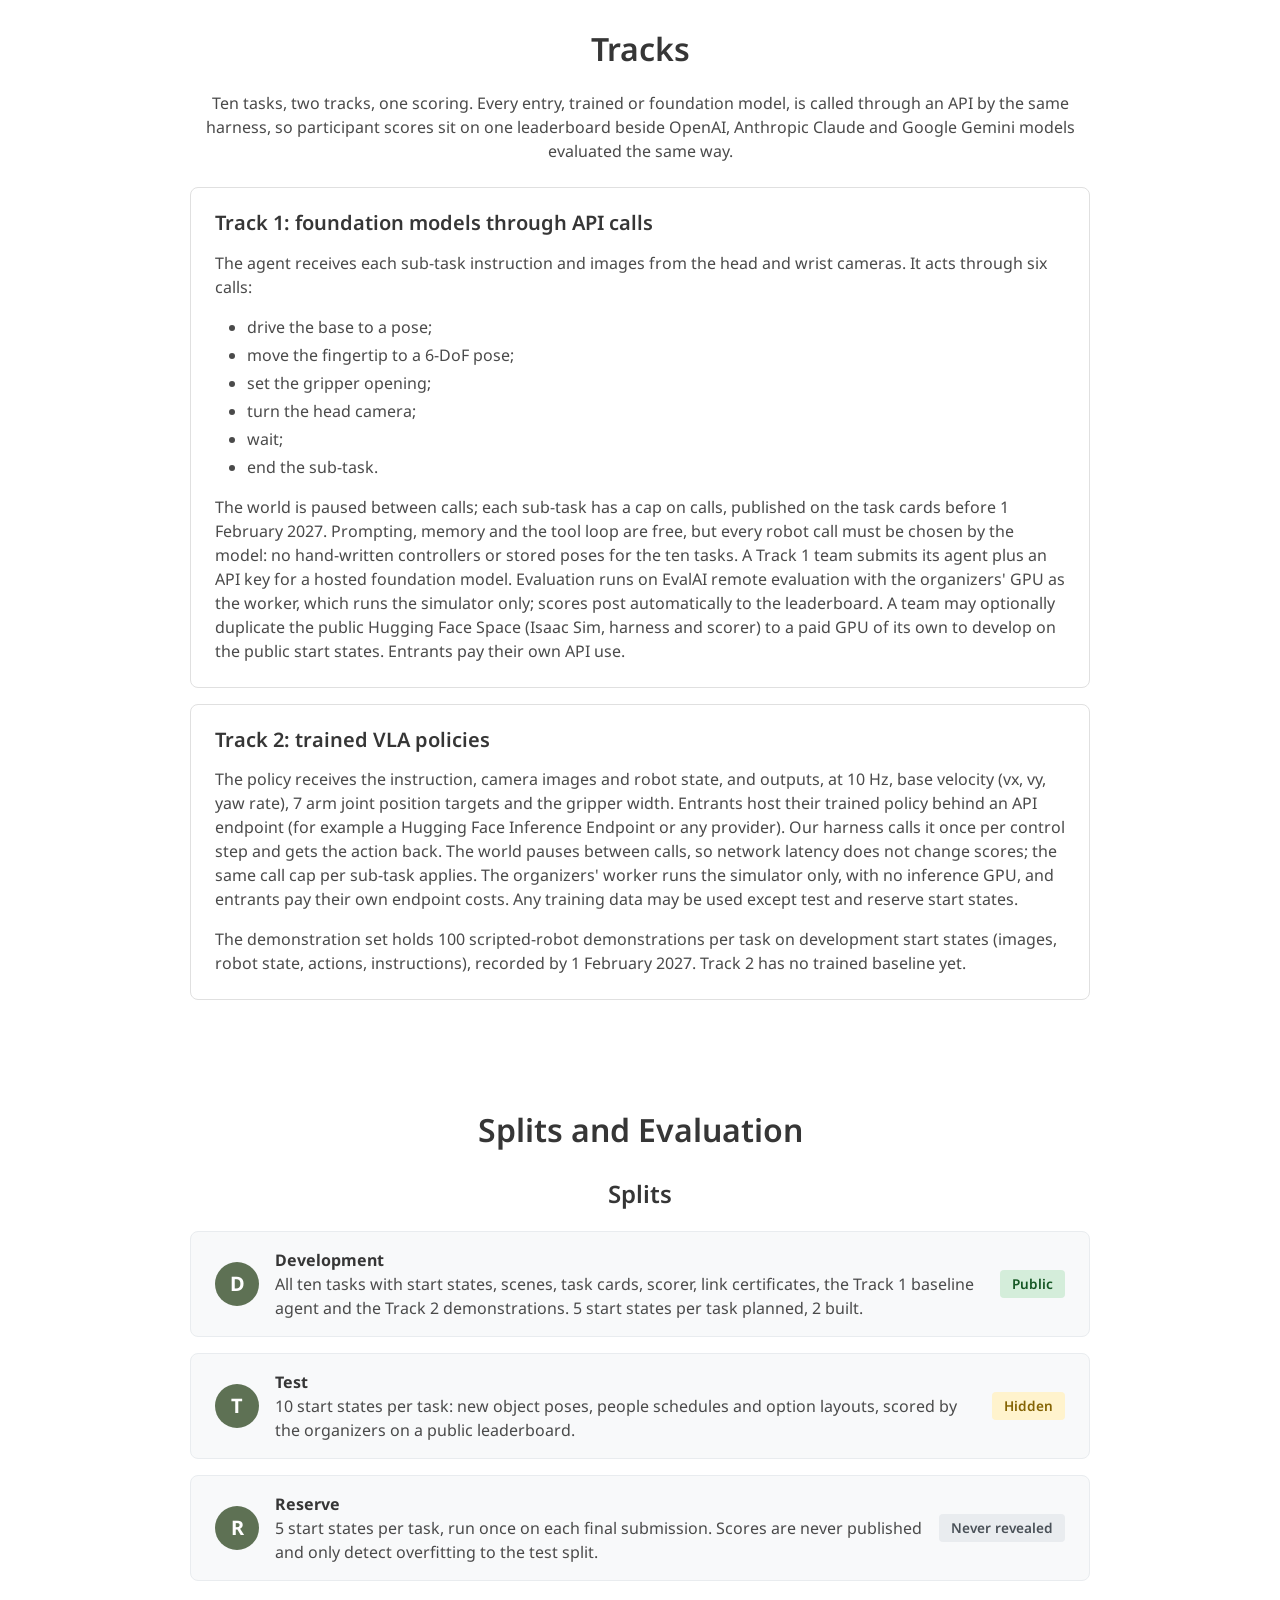
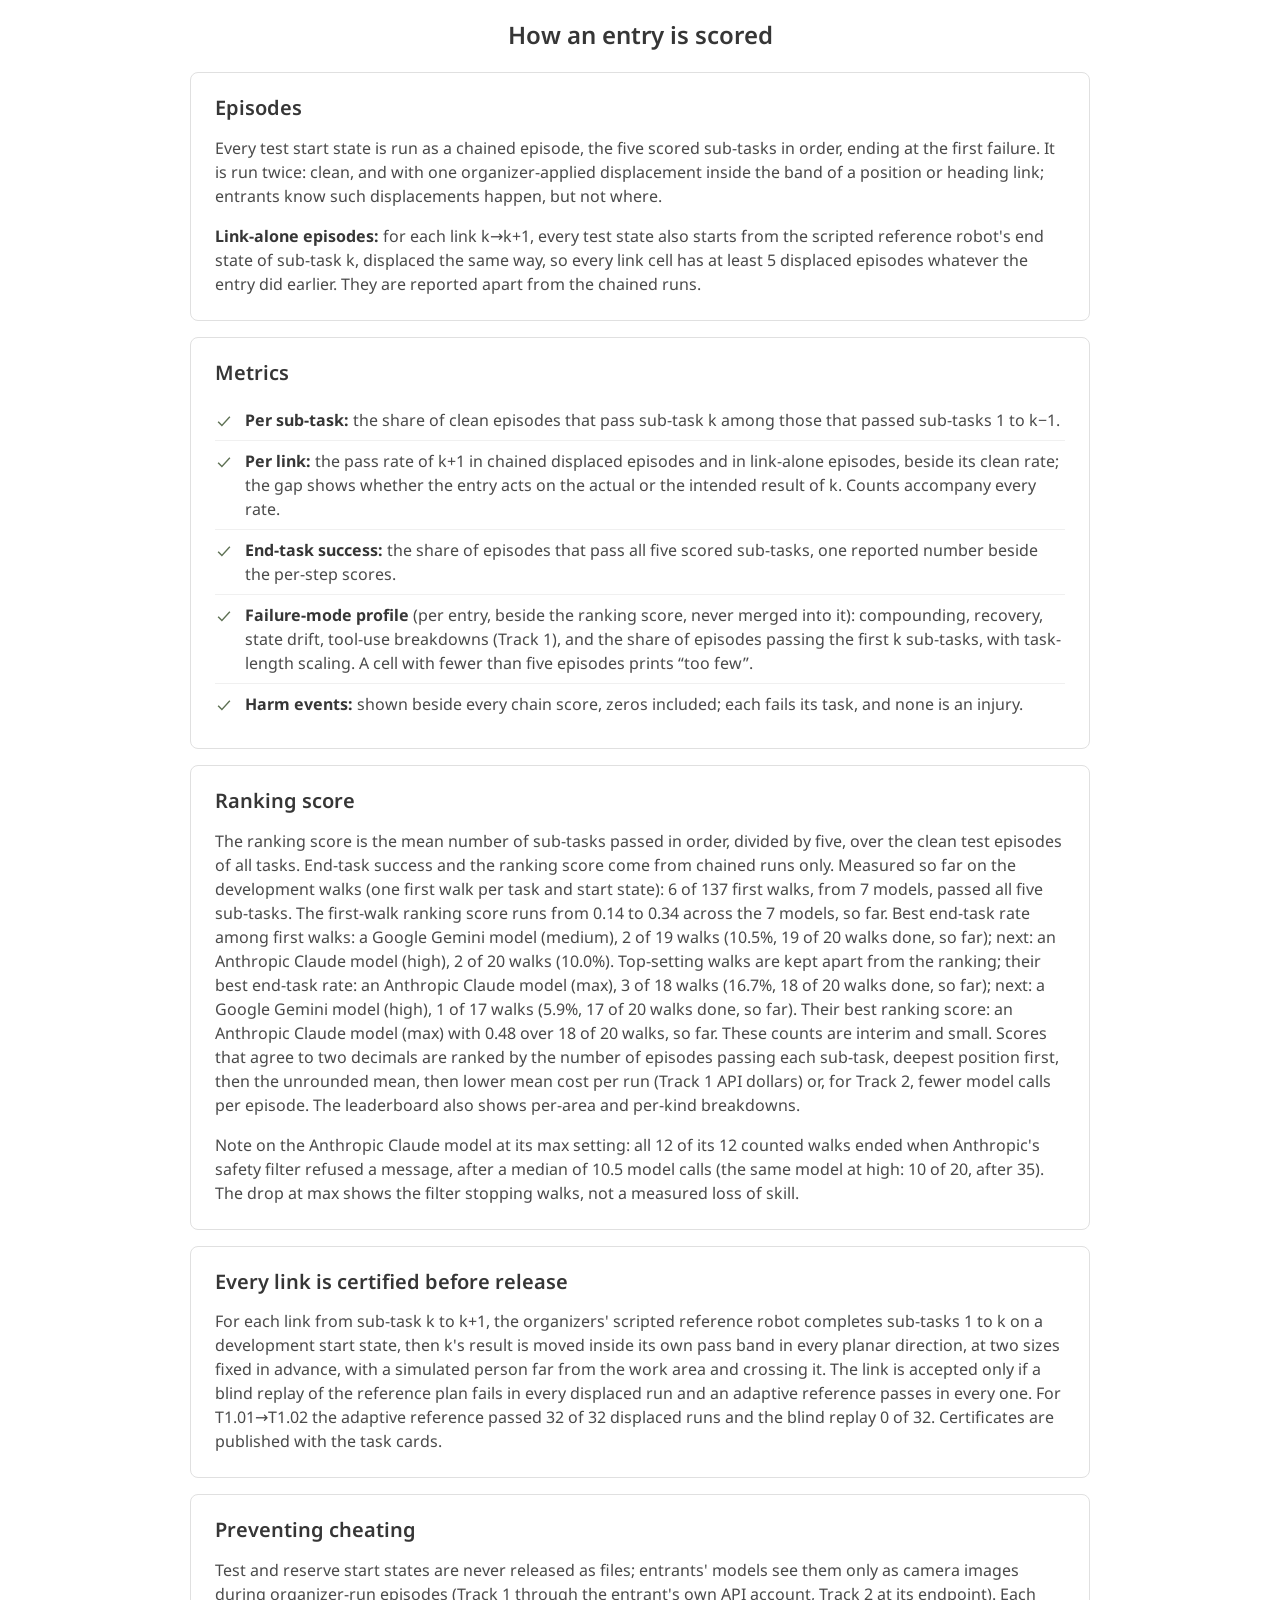
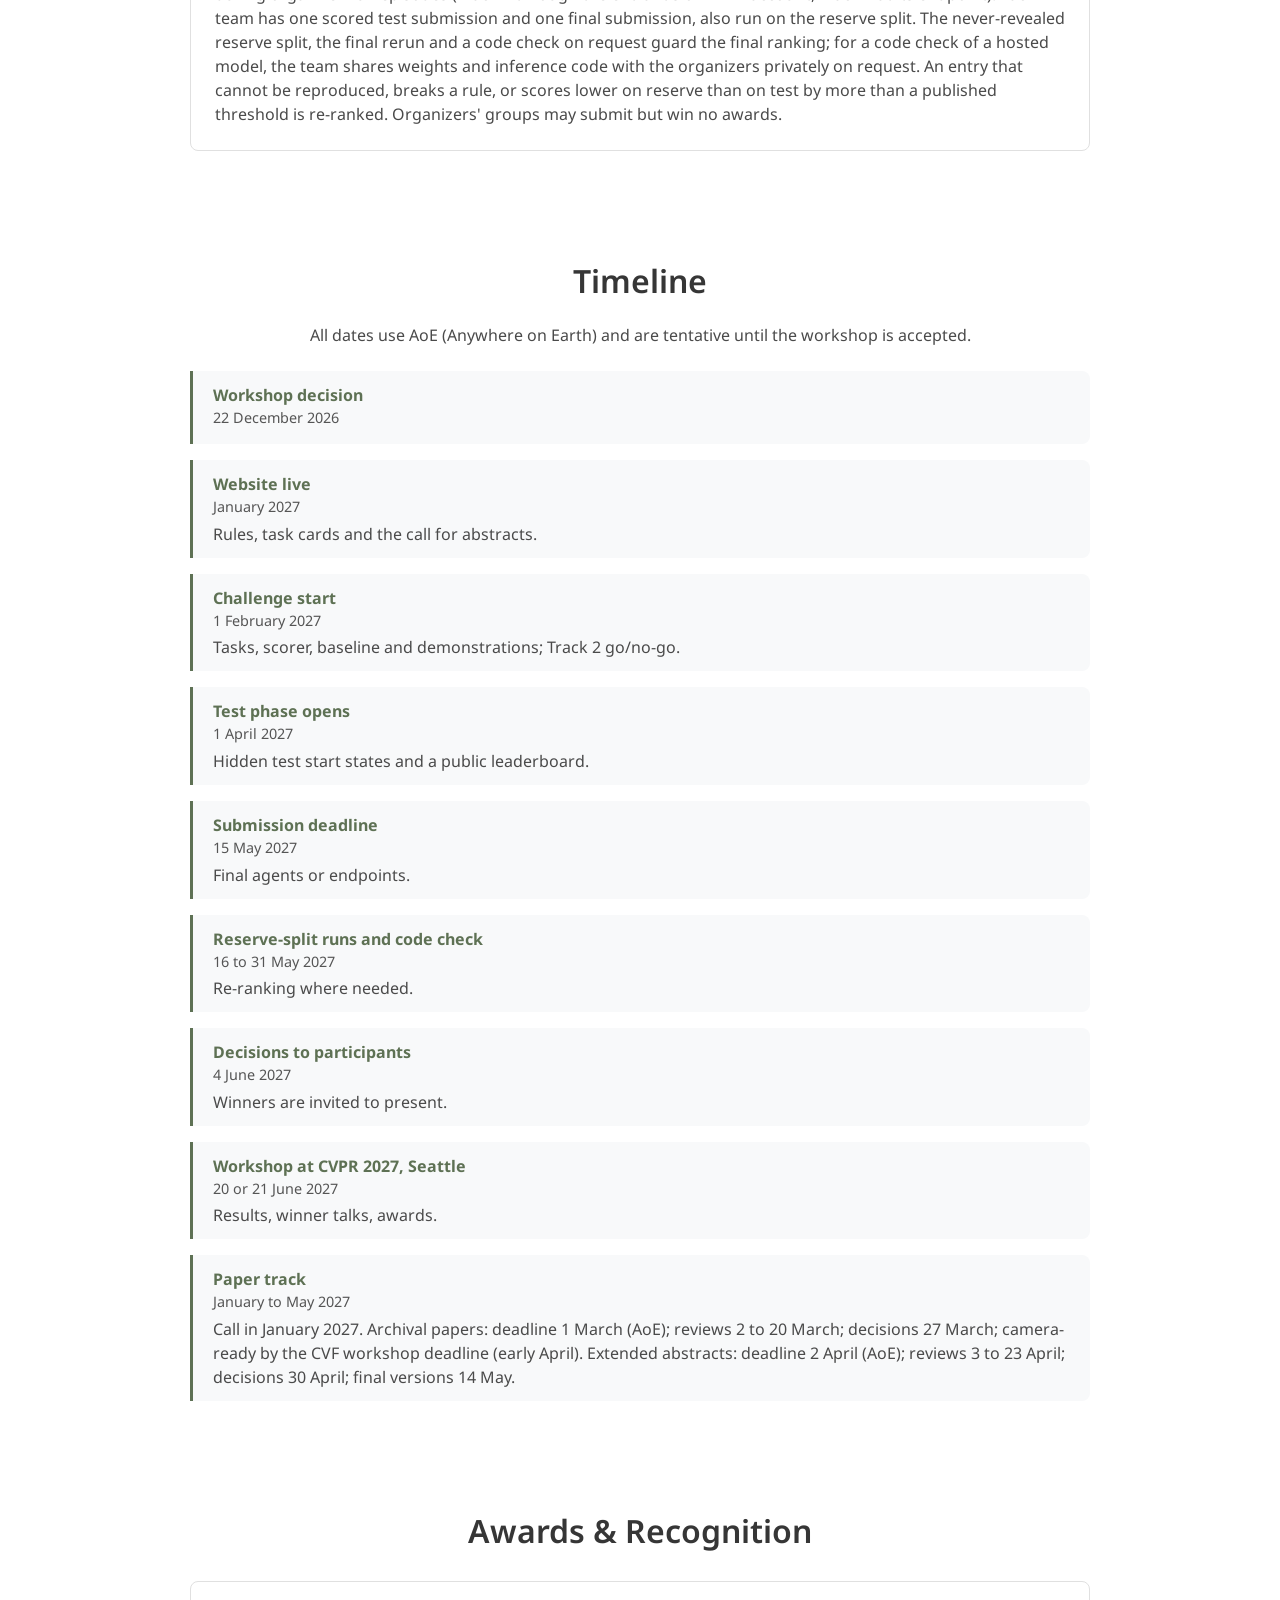
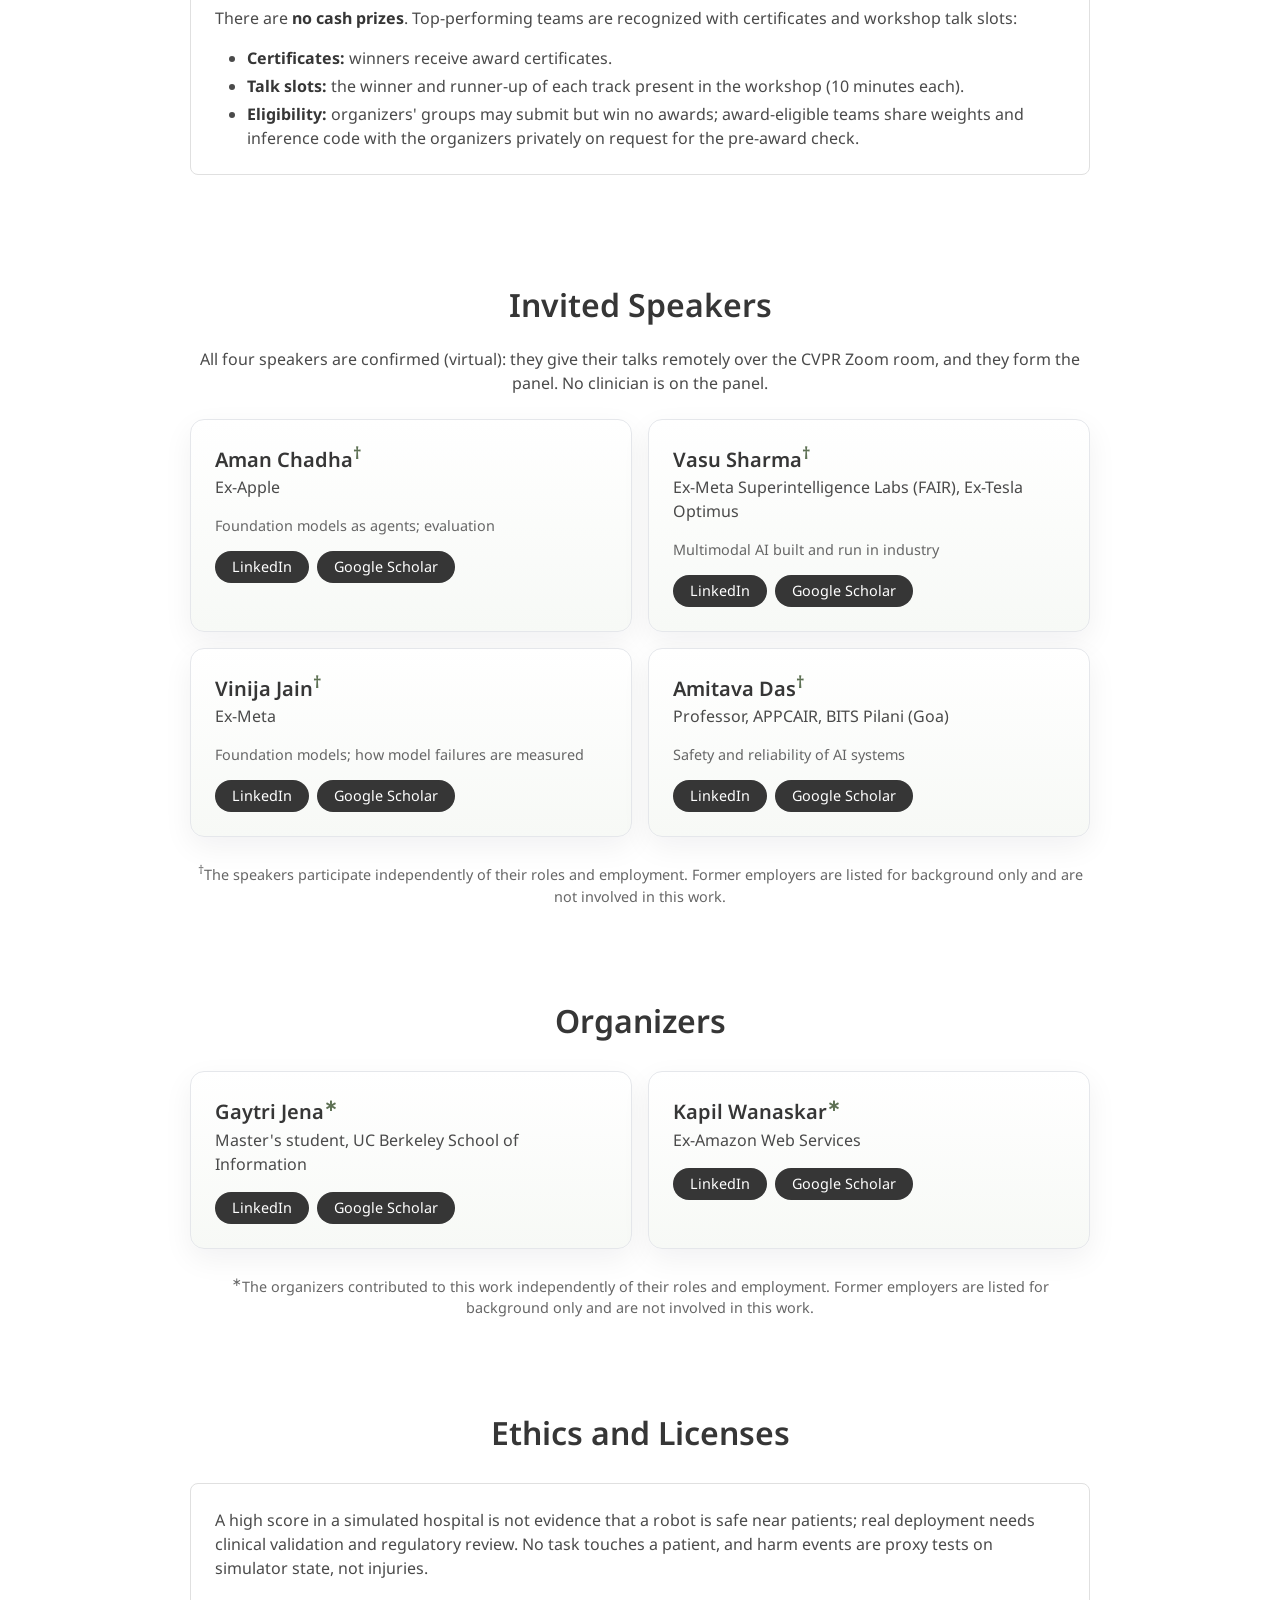
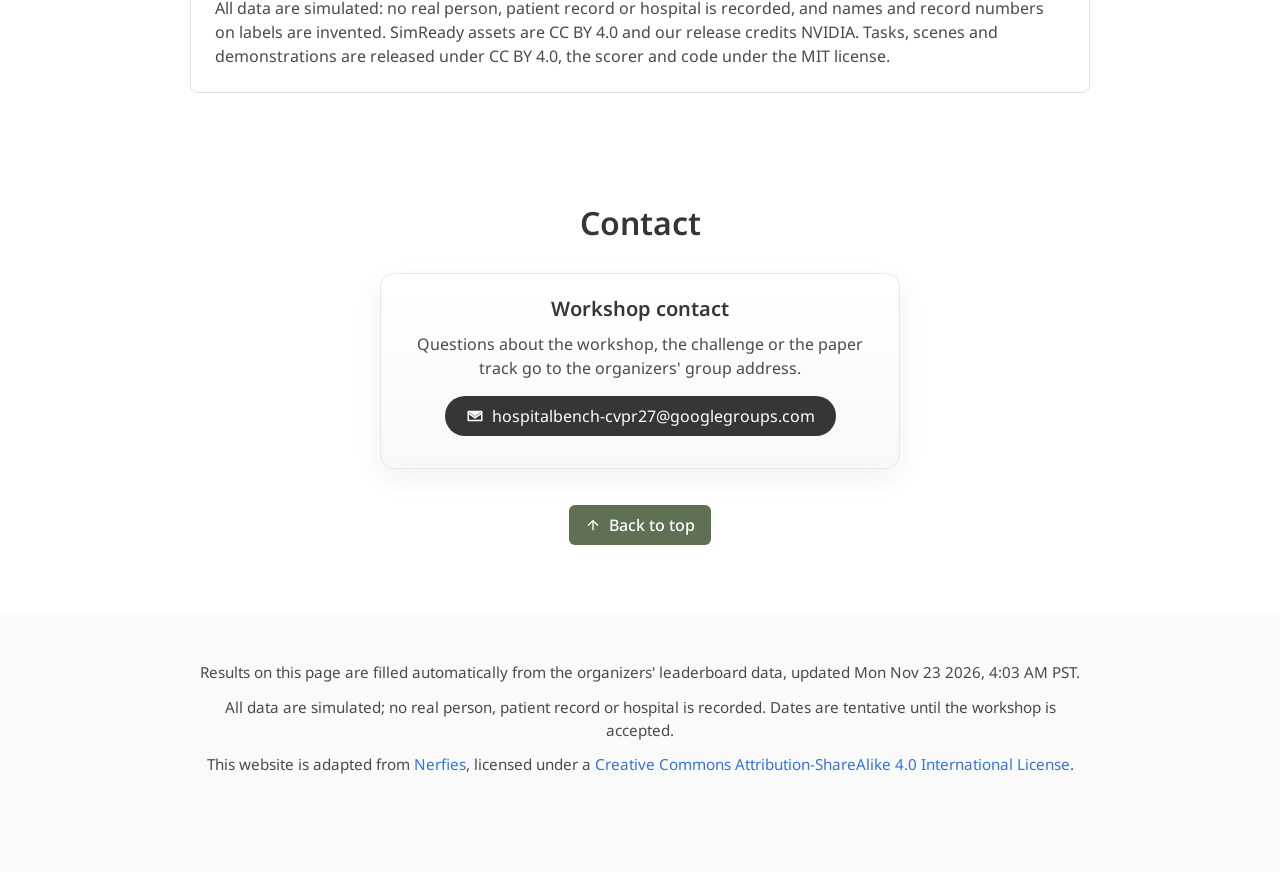
==== commit 352b9fdf: "Proposal numbers from the leaderboard data (updated Mon Nov 23 2026, 4:03 AM PST)" ====
--- a/index.html
+++ b/index.html
@@ -196,6 +196,7 @@
       <h4>Ranking score</h4>
       <div class="content">
         <p>The ranking score is the mean number of sub-tasks passed in order, divided by five, over the clean test episodes of all tasks. End-task success and the ranking score come from chained runs only. Measured so far on the development walks (one first walk per task and start state): <span data-auto="end_so_far">6 of 137</span> first walks, from <span data-auto="n_models">7</span> models, passed all five sub-tasks. The first-walk ranking score runs from <span data-auto="score_range">0.14 to 0.34 across the 7 models, so far</span>. Best end-task rate among first walks: <span data-auto="best_first">a Google Gemini model (medium), 2 of 19 walks (10.5%, 19 of 20 walks done, so far); next: an Anthropic Claude model (high), 2 of 20 walks (10.0%)</span>. Top-setting walks are kept apart from the ranking; their best end-task rate: <span data-auto="best_top">an Anthropic Claude model (max), 3 of 18 walks (16.7%, 18 of 20 walks done, so far); next: a Google Gemini model (high), 1 of 17 walks (5.9%, 17 of 20 walks done, so far)</span>. Their best ranking score: <span data-auto="score_top">an Anthropic Claude model (max) with 0.48 over 18 of 20 walks, so far</span>. These counts are interim and small. Scores that agree to two decimals are ranked by the number of episodes passing each sub-task, deepest position first, then the unrounded mean, then lower mean cost per run (Track 1 API dollars) or, for Track 2, fewer model calls per episode. The leaderboard also shows per-area and per-kind breakdowns.</p>
+        <p><span data-auto="fable_note">Note on the Anthropic Claude model at its max setting: all 12 of its 12 counted walks ended when Anthropic's safety filter refused a message, after a median of 10.5 model calls (the same model at high: 10 of 20, after 35). The drop at max shows the filter stopping walks, not a measured loss of skill.</span></p>
       </div>
     </div>
     <div class="card">
@@ -299,7 +300,7 @@
 </section>
 
 <footer class="footer">
-  <p>Results on this page are filled automatically from the organizers' leaderboard data, <span data-auto="stamp">updated Mon Nov 23 2026, 2:33 AM PST</span>.</p>
+  <p>Results on this page are filled automatically from the organizers' leaderboard data, <span data-auto="stamp">updated Mon Nov 23 2026, 4:03 AM PST</span>.</p>
   <p>All data are simulated; no real person, patient record or hospital is recorded. Dates are tentative until the workshop is accepted.</p>
   <p>This website is adapted from <a href="https://nerfies.github.io/">Nerfies</a>, licensed under a
   <a rel="license" href="http://creativecommons.org/licenses/by-sa/4.0/">Creative Commons Attribution-ShareAlike 4.0 International License</a>.</p>
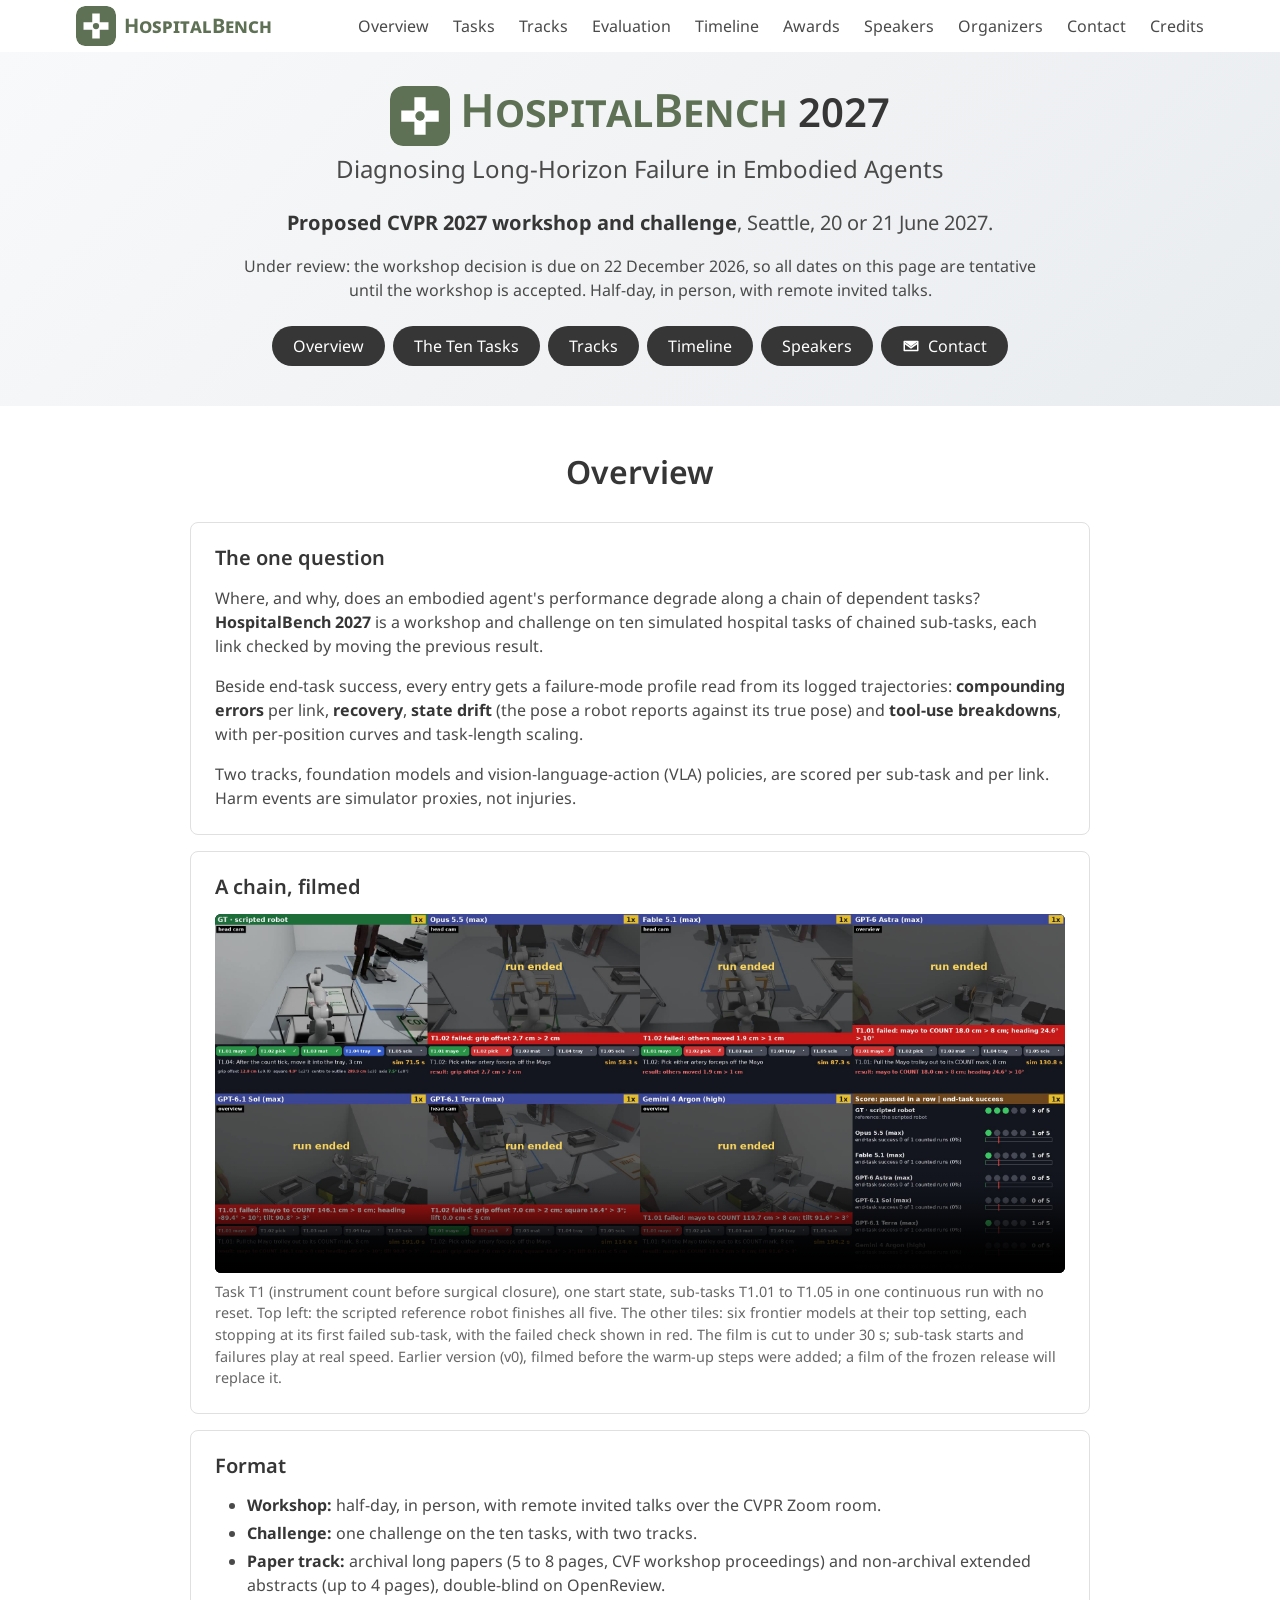
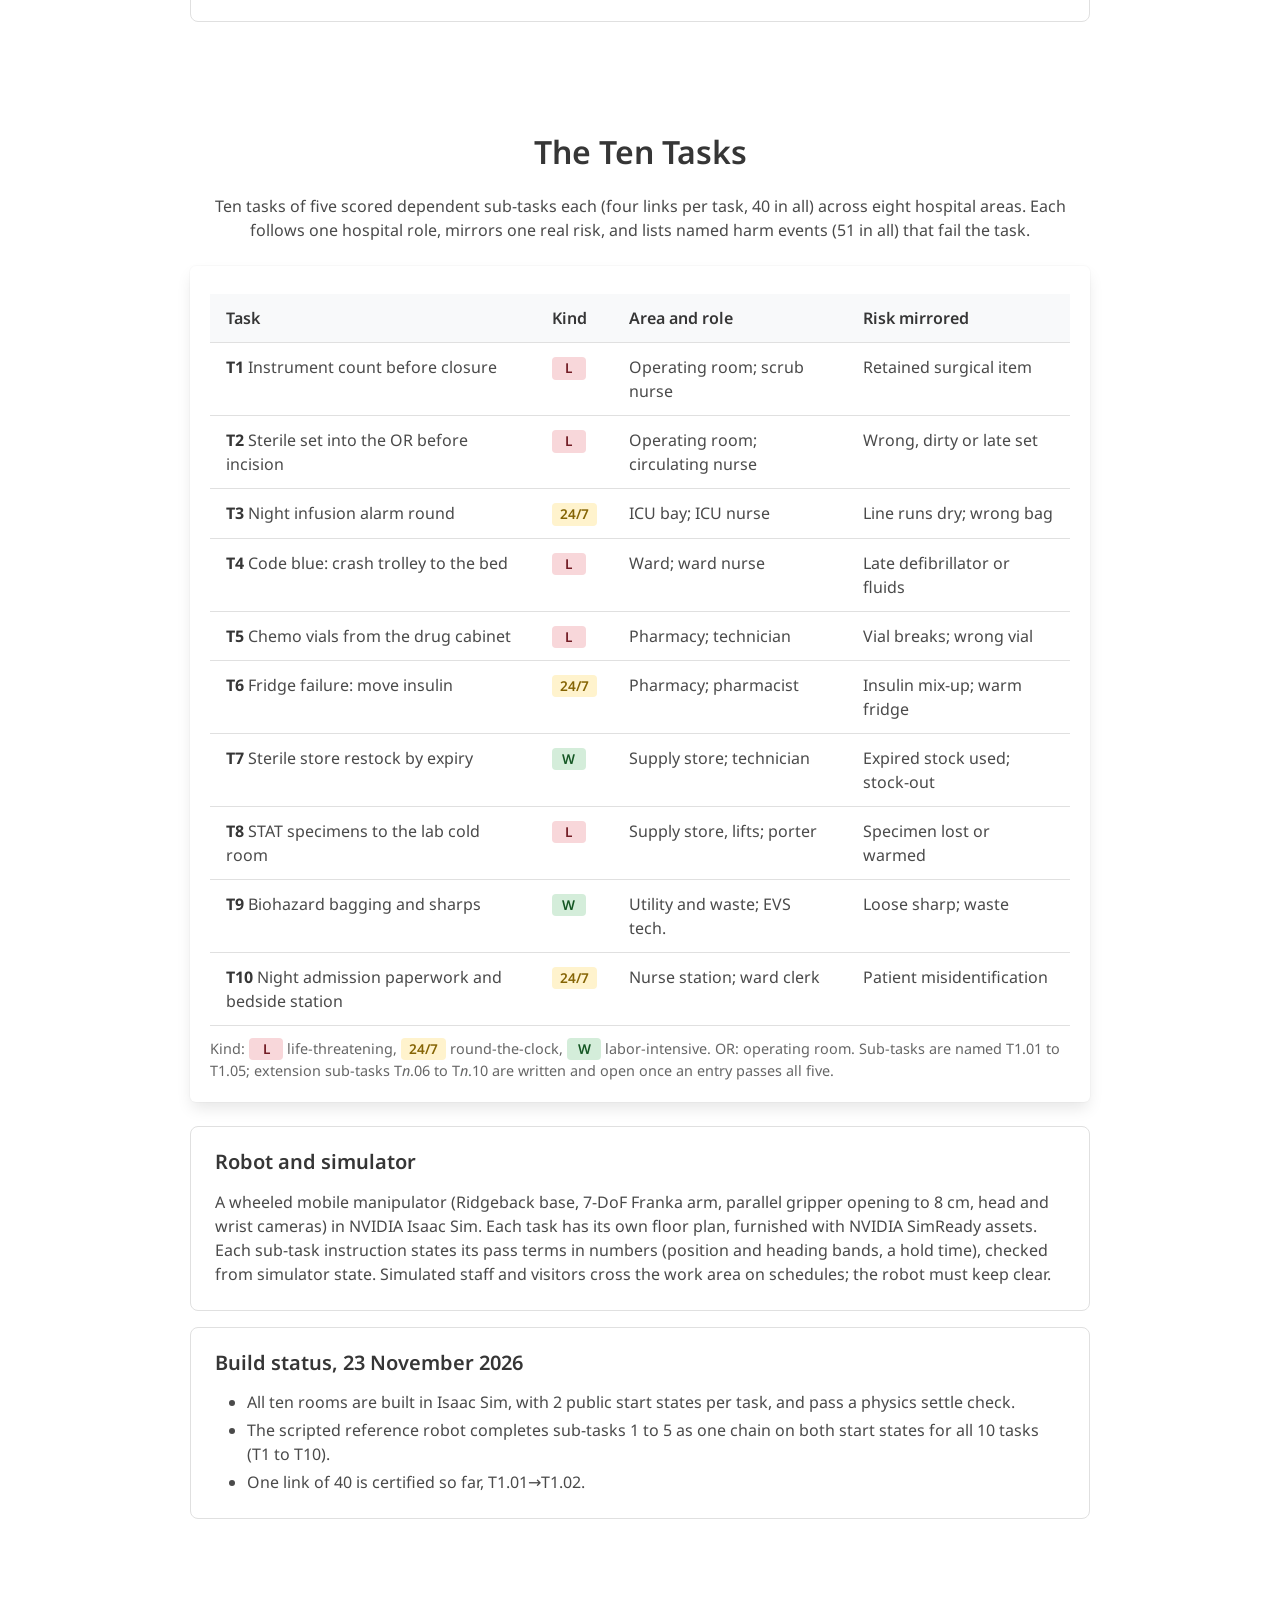
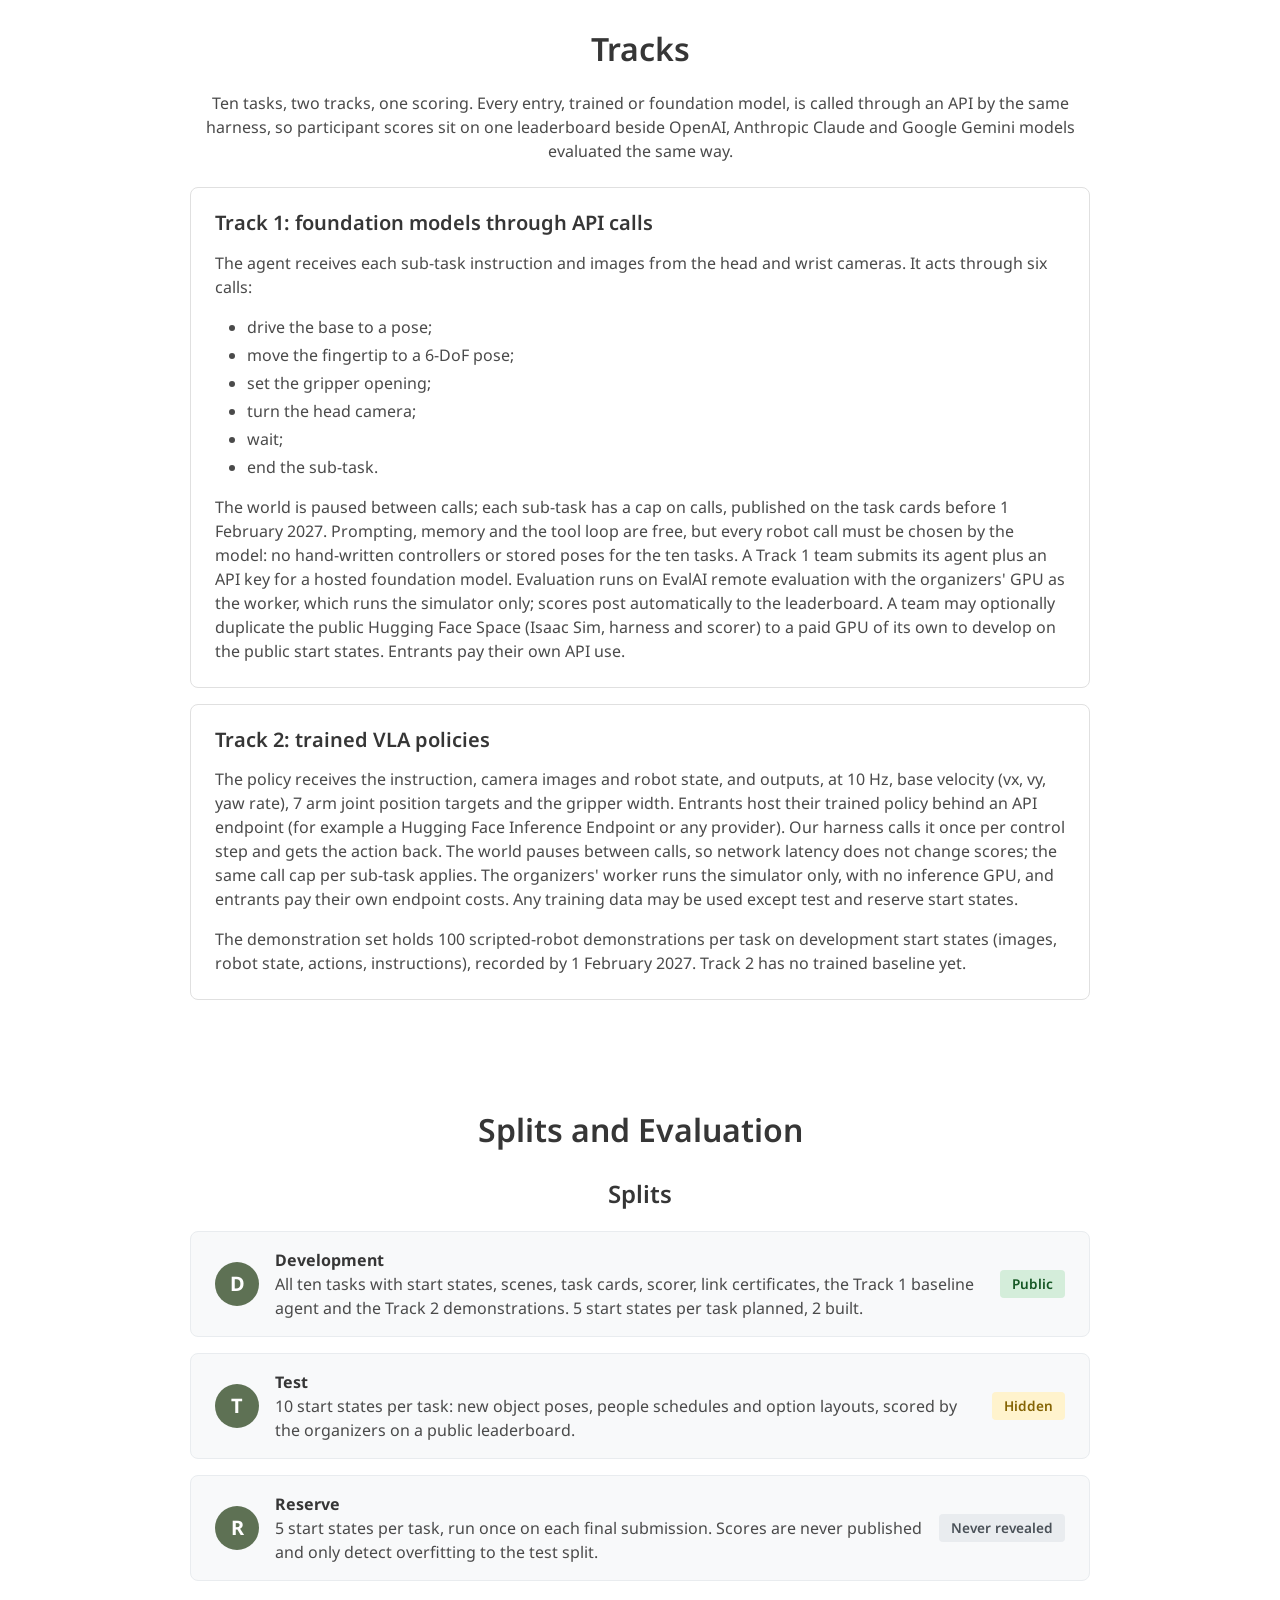
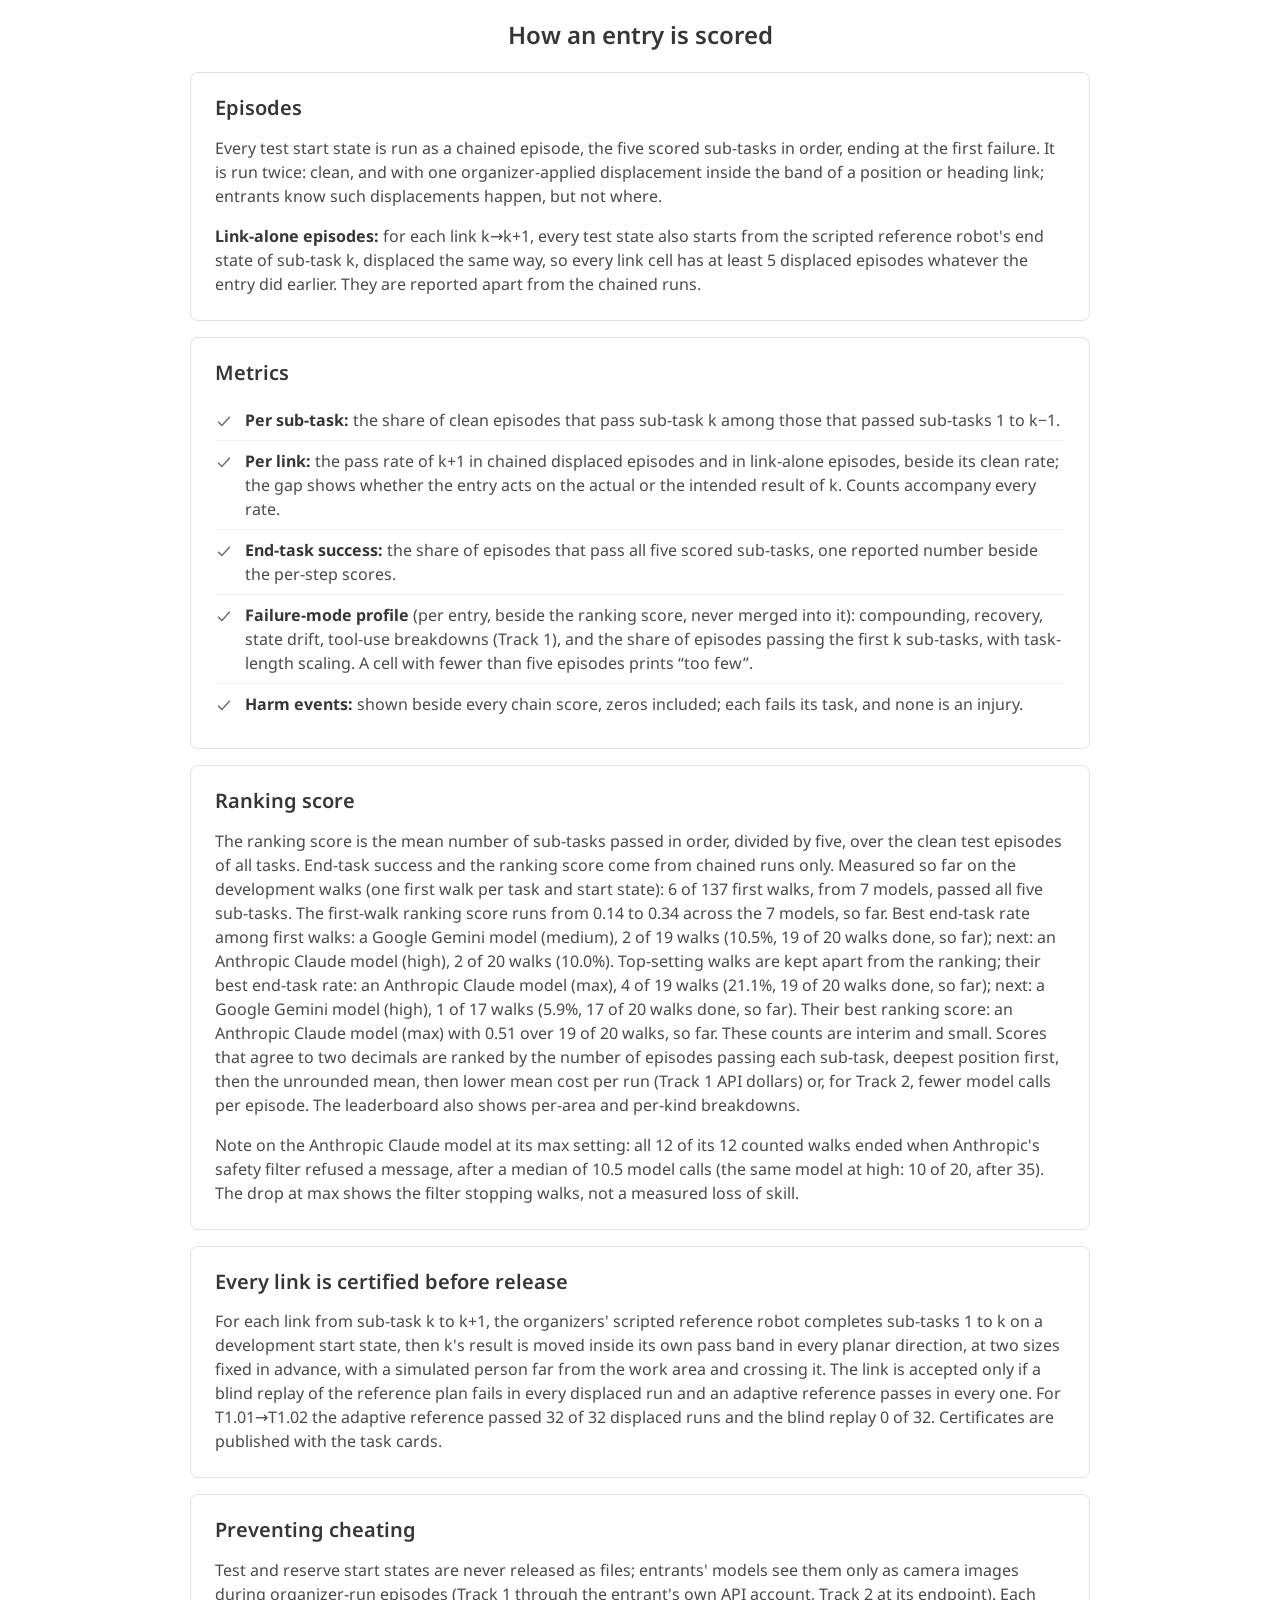
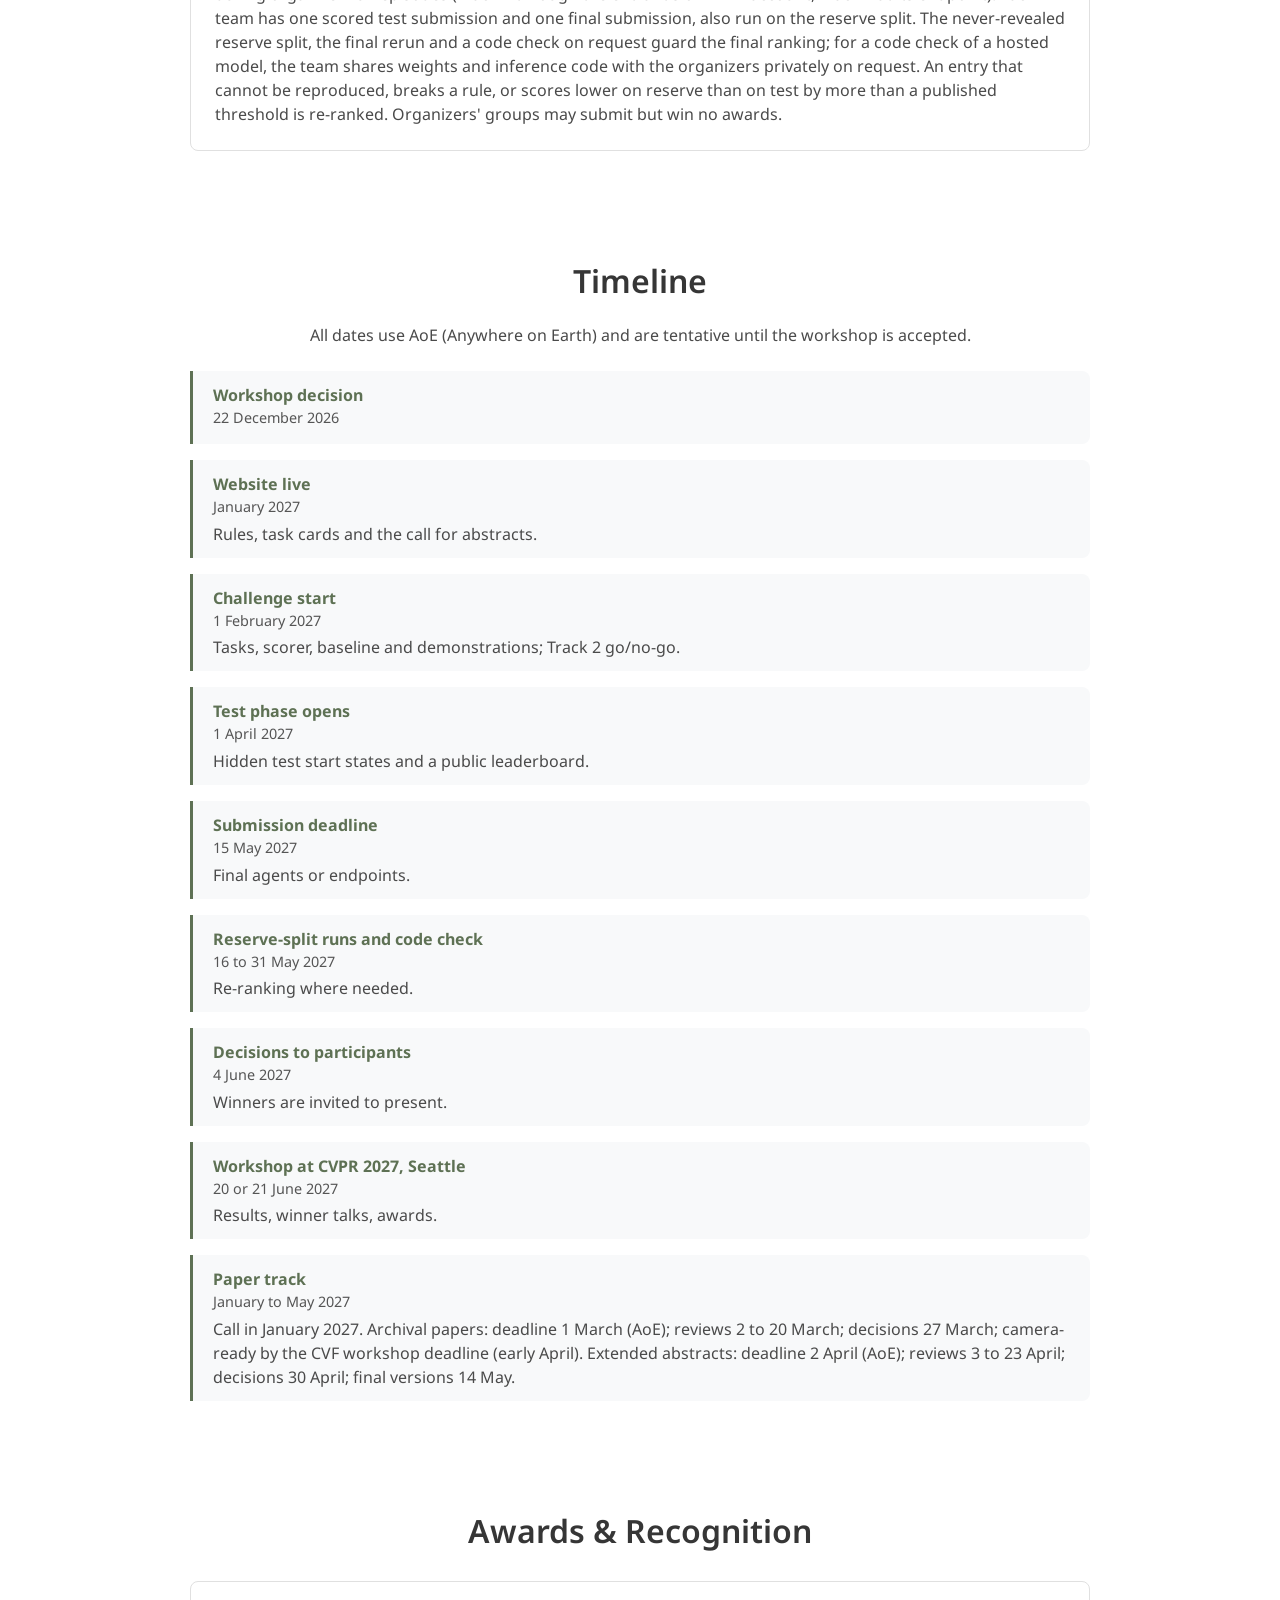
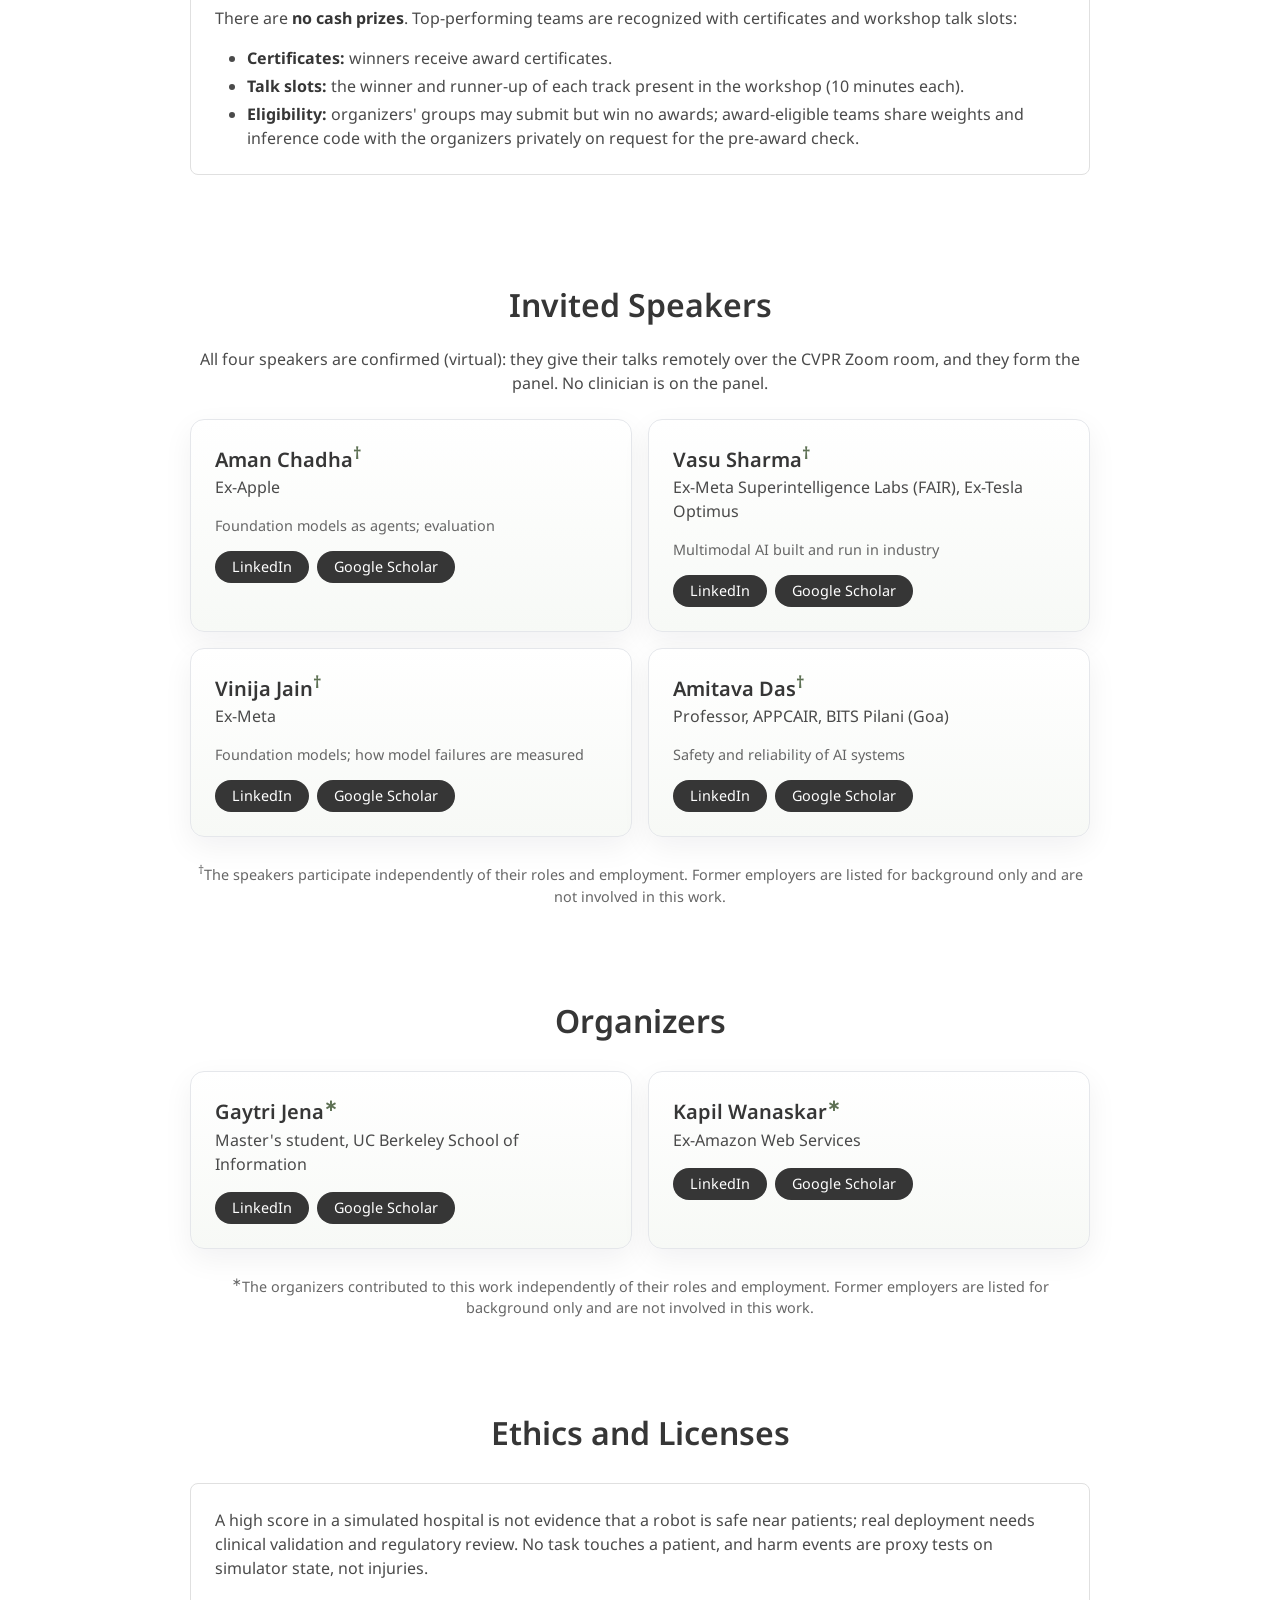
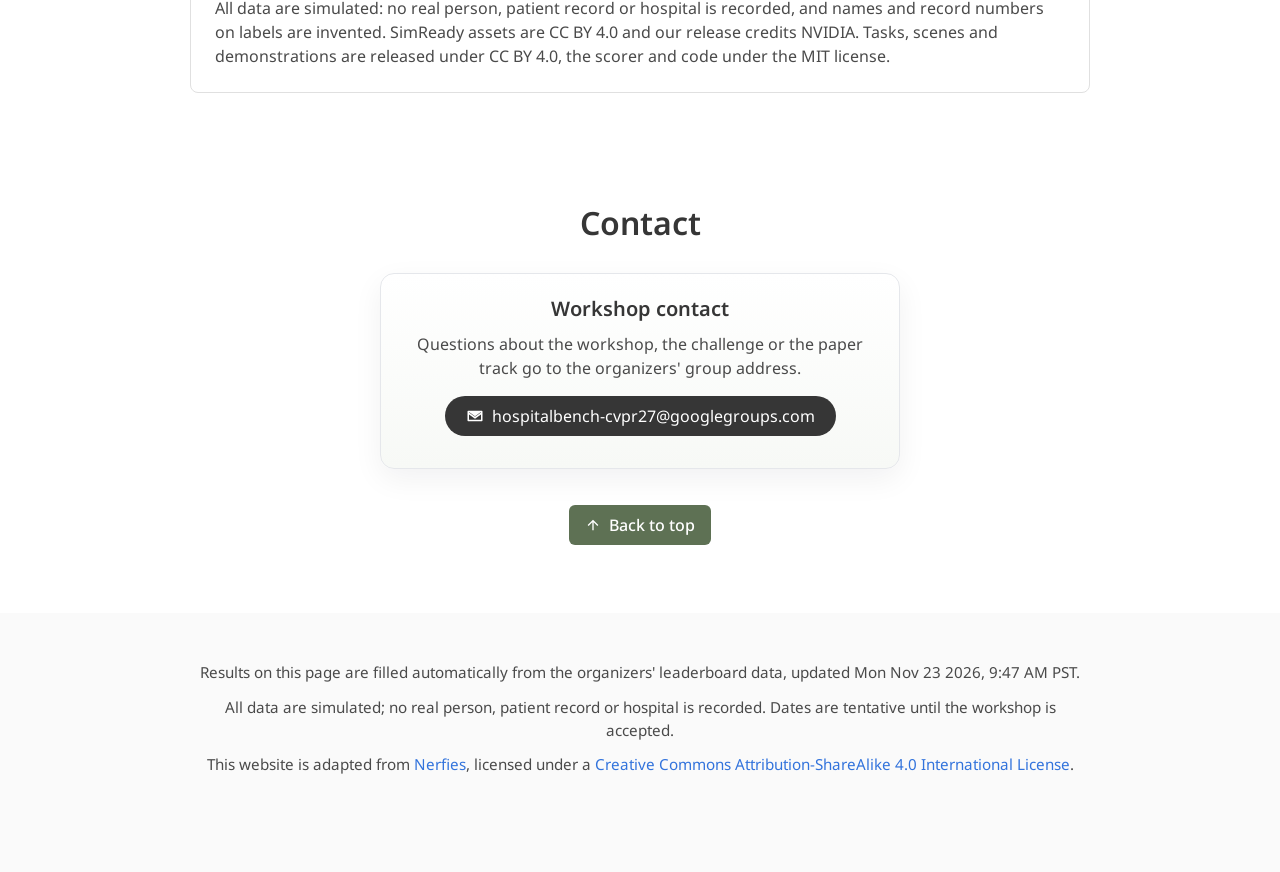
==== commit 74c887b1: "Proposal numbers from the leaderboard data (updated Mon Nov 23 2026, 9:47 AM PST)" ====
--- a/index.html
+++ b/index.html
@@ -195,7 +195,7 @@
     <div class="card">
       <h4>Ranking score</h4>
       <div class="content">
-        <p>The ranking score is the mean number of sub-tasks passed in order, divided by five, over the clean test episodes of all tasks. End-task success and the ranking score come from chained runs only. Measured so far on the development walks (one first walk per task and start state): <span data-auto="end_so_far">6 of 137</span> first walks, from <span data-auto="n_models">7</span> models, passed all five sub-tasks. The first-walk ranking score runs from <span data-auto="score_range">0.14 to 0.34 across the 7 models, so far</span>. Best end-task rate among first walks: <span data-auto="best_first">a Google Gemini model (medium), 2 of 19 walks (10.5%, 19 of 20 walks done, so far); next: an Anthropic Claude model (high), 2 of 20 walks (10.0%)</span>. Top-setting walks are kept apart from the ranking; their best end-task rate: <span data-auto="best_top">an Anthropic Claude model (max), 3 of 18 walks (16.7%, 18 of 20 walks done, so far); next: a Google Gemini model (high), 1 of 17 walks (5.9%, 17 of 20 walks done, so far)</span>. Their best ranking score: <span data-auto="score_top">an Anthropic Claude model (max) with 0.48 over 18 of 20 walks, so far</span>. These counts are interim and small. Scores that agree to two decimals are ranked by the number of episodes passing each sub-task, deepest position first, then the unrounded mean, then lower mean cost per run (Track 1 API dollars) or, for Track 2, fewer model calls per episode. The leaderboard also shows per-area and per-kind breakdowns.</p>
+        <p>The ranking score is the mean number of sub-tasks passed in order, divided by five, over the clean test episodes of all tasks. End-task success and the ranking score come from chained runs only. Measured so far on the development walks (one first walk per task and start state): <span data-auto="end_so_far">6 of 137</span> first walks, from <span data-auto="n_models">7</span> models, passed all five sub-tasks. The first-walk ranking score runs from <span data-auto="score_range">0.14 to 0.34 across the 7 models, so far</span>. Best end-task rate among first walks: <span data-auto="best_first">a Google Gemini model (medium), 2 of 19 walks (10.5%, 19 of 20 walks done, so far); next: an Anthropic Claude model (high), 2 of 20 walks (10.0%)</span>. Top-setting walks are kept apart from the ranking; their best end-task rate: <span data-auto="best_top">an Anthropic Claude model (max), 4 of 19 walks (21.1%, 19 of 20 walks done, so far); next: a Google Gemini model (high), 1 of 17 walks (5.9%, 17 of 20 walks done, so far)</span>. Their best ranking score: <span data-auto="score_top">an Anthropic Claude model (max) with 0.51 over 19 of 20 walks, so far</span>. These counts are interim and small. Scores that agree to two decimals are ranked by the number of episodes passing each sub-task, deepest position first, then the unrounded mean, then lower mean cost per run (Track 1 API dollars) or, for Track 2, fewer model calls per episode. The leaderboard also shows per-area and per-kind breakdowns.</p>
         <p><span data-auto="fable_note">Note on the Anthropic Claude model at its max setting: all 12 of its 12 counted walks ended when Anthropic's safety filter refused a message, after a median of 10.5 model calls (the same model at high: 10 of 20, after 35). The drop at max shows the filter stopping walks, not a measured loss of skill.</span></p>
       </div>
     </div>
@@ -300,7 +300,7 @@
 </section>
 
 <footer class="footer">
-  <p>Results on this page are filled automatically from the organizers' leaderboard data, <span data-auto="stamp">updated Mon Nov 23 2026, 4:03 AM PST</span>.</p>
+  <p>Results on this page are filled automatically from the organizers' leaderboard data, <span data-auto="stamp">updated Mon Nov 23 2026, 9:47 AM PST</span>.</p>
   <p>All data are simulated; no real person, patient record or hospital is recorded. Dates are tentative until the workshop is accepted.</p>
   <p>This website is adapted from <a href="https://nerfies.github.io/">Nerfies</a>, licensed under a
   <a rel="license" href="http://creativecommons.org/licenses/by-sa/4.0/">Creative Commons Attribution-ShareAlike 4.0 International License</a>.</p>
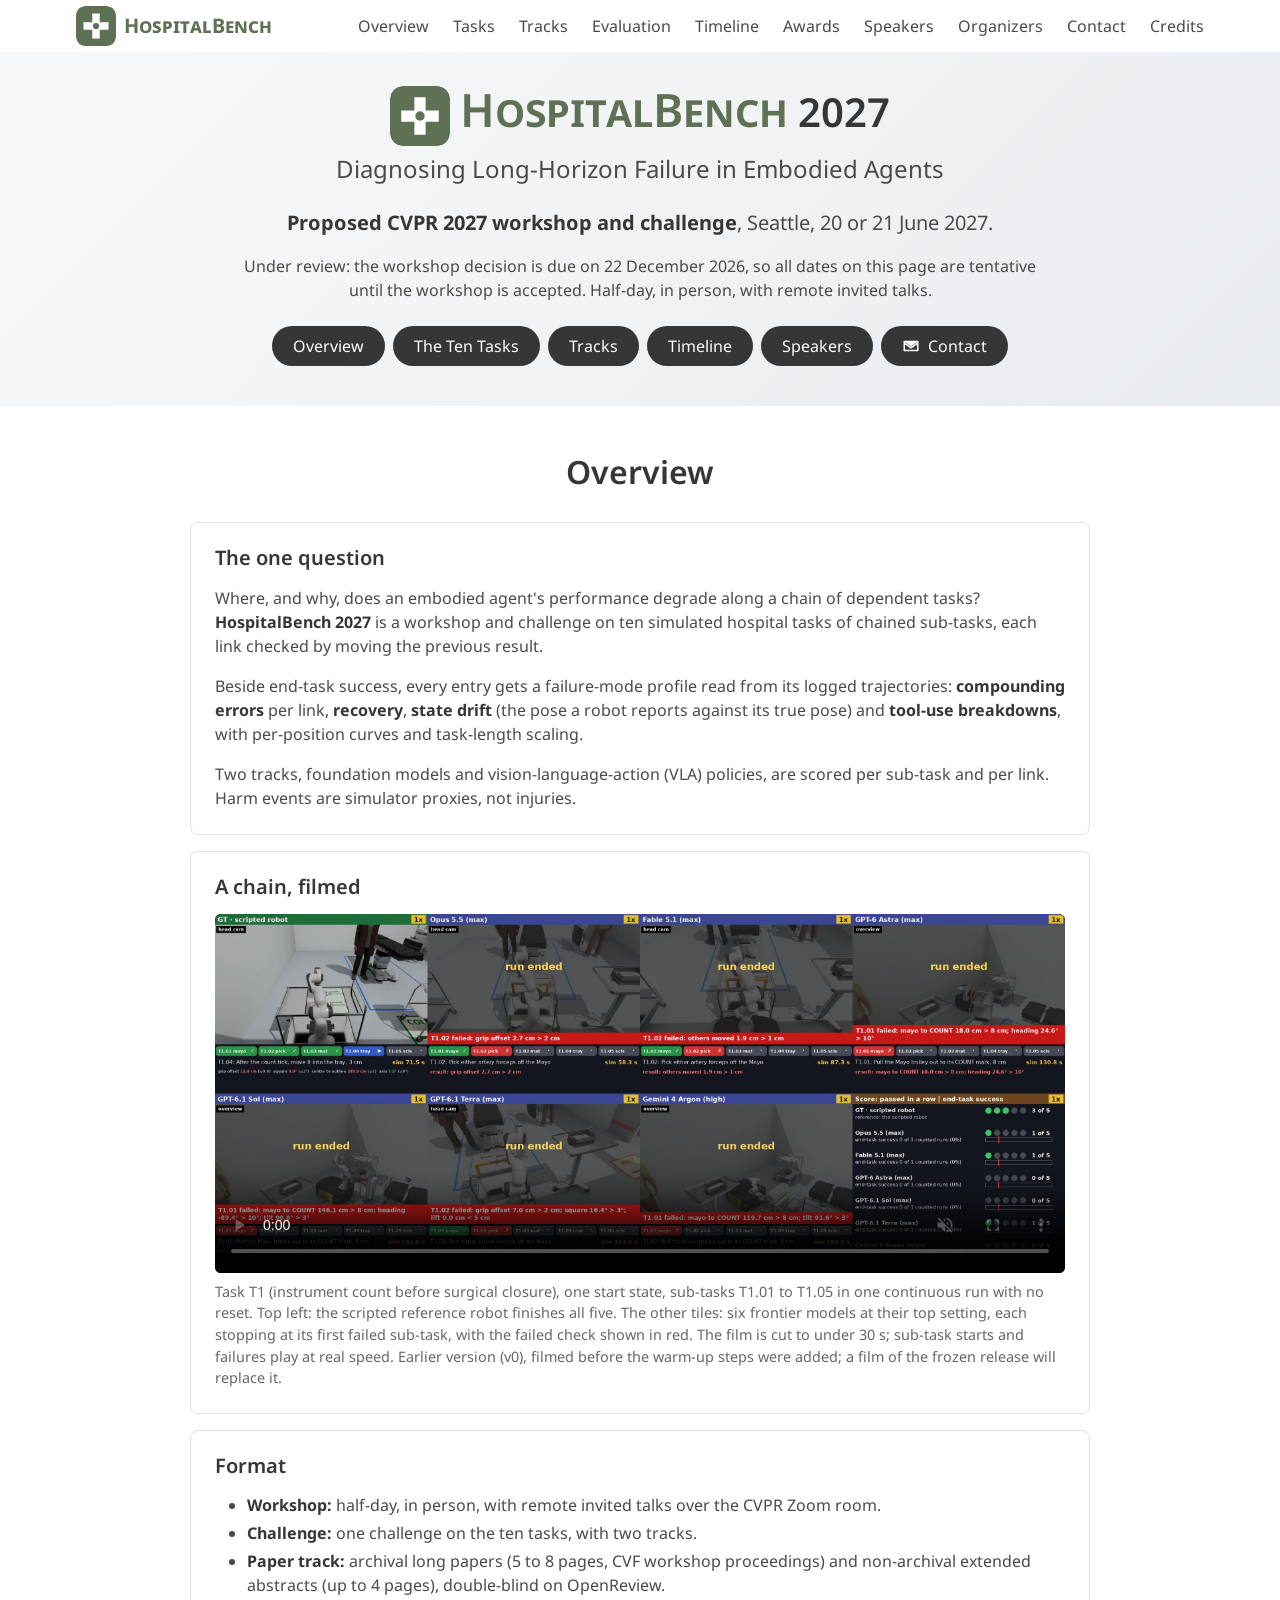
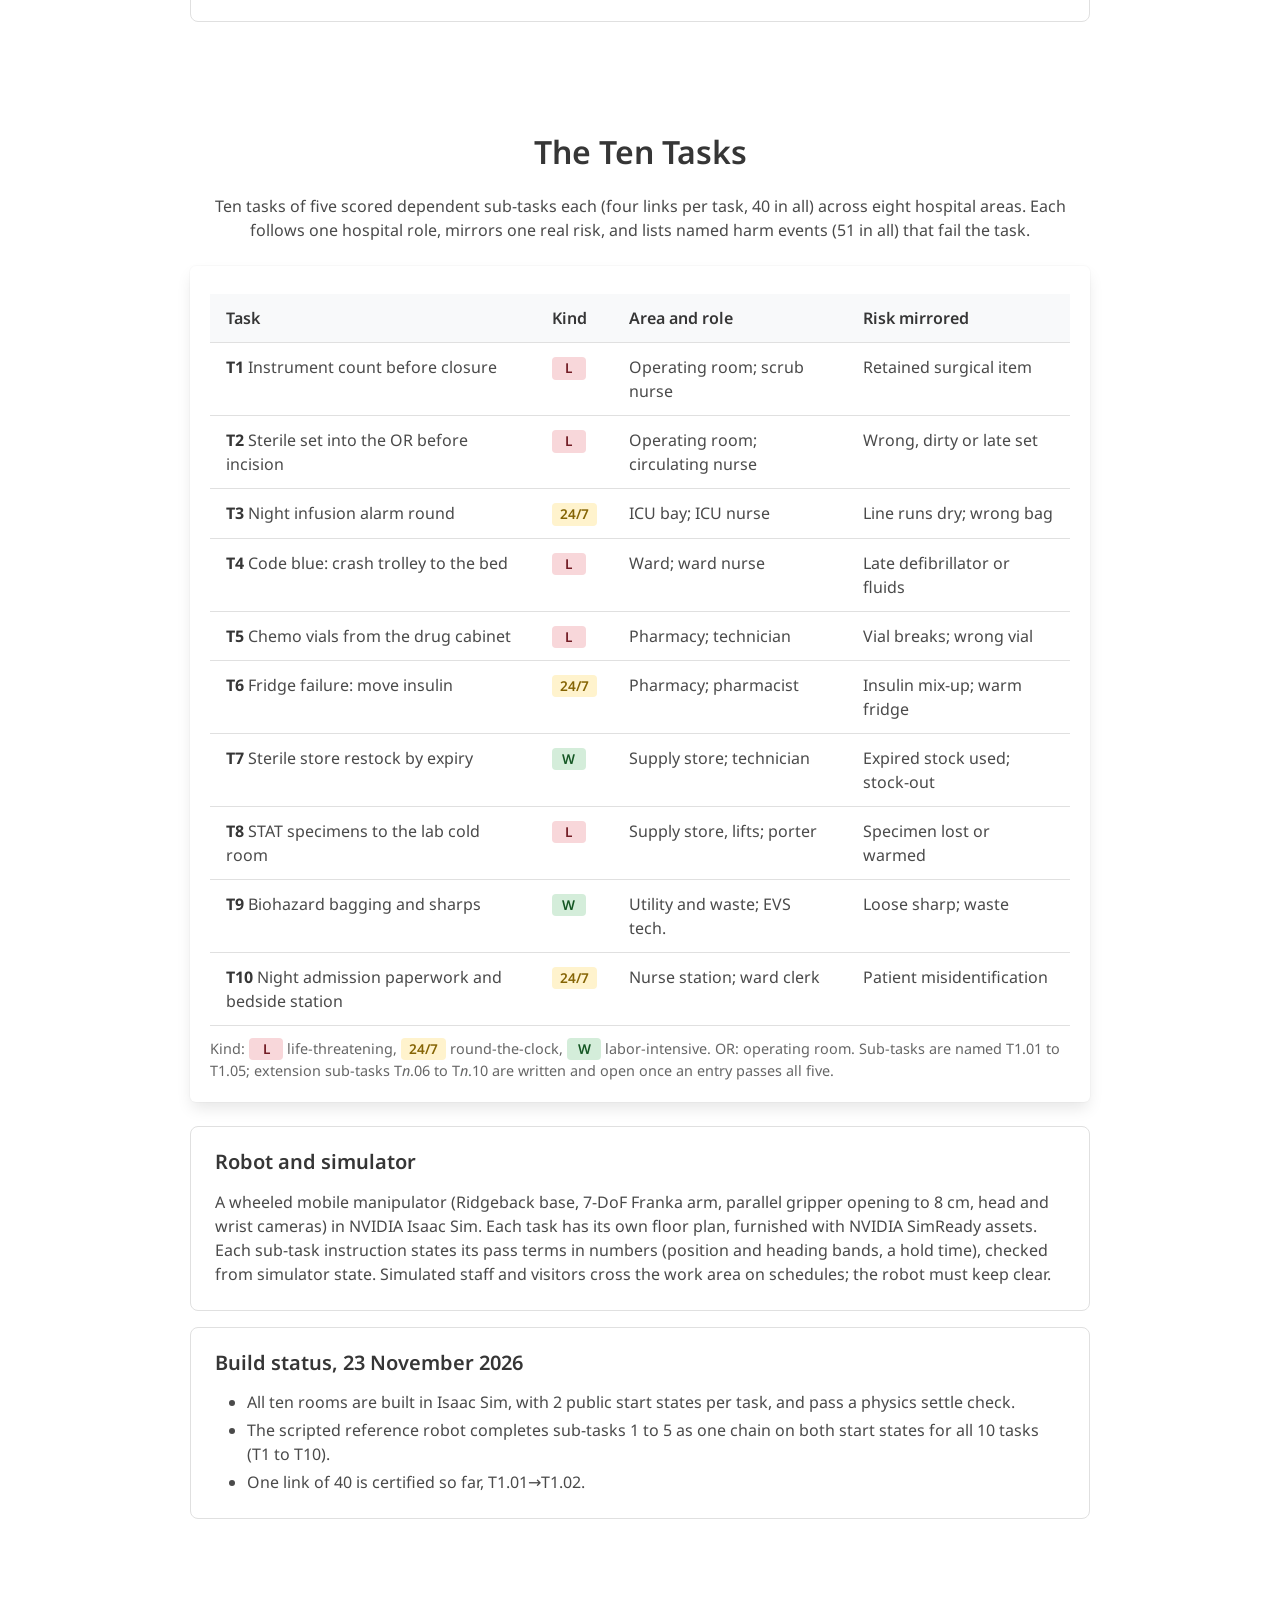
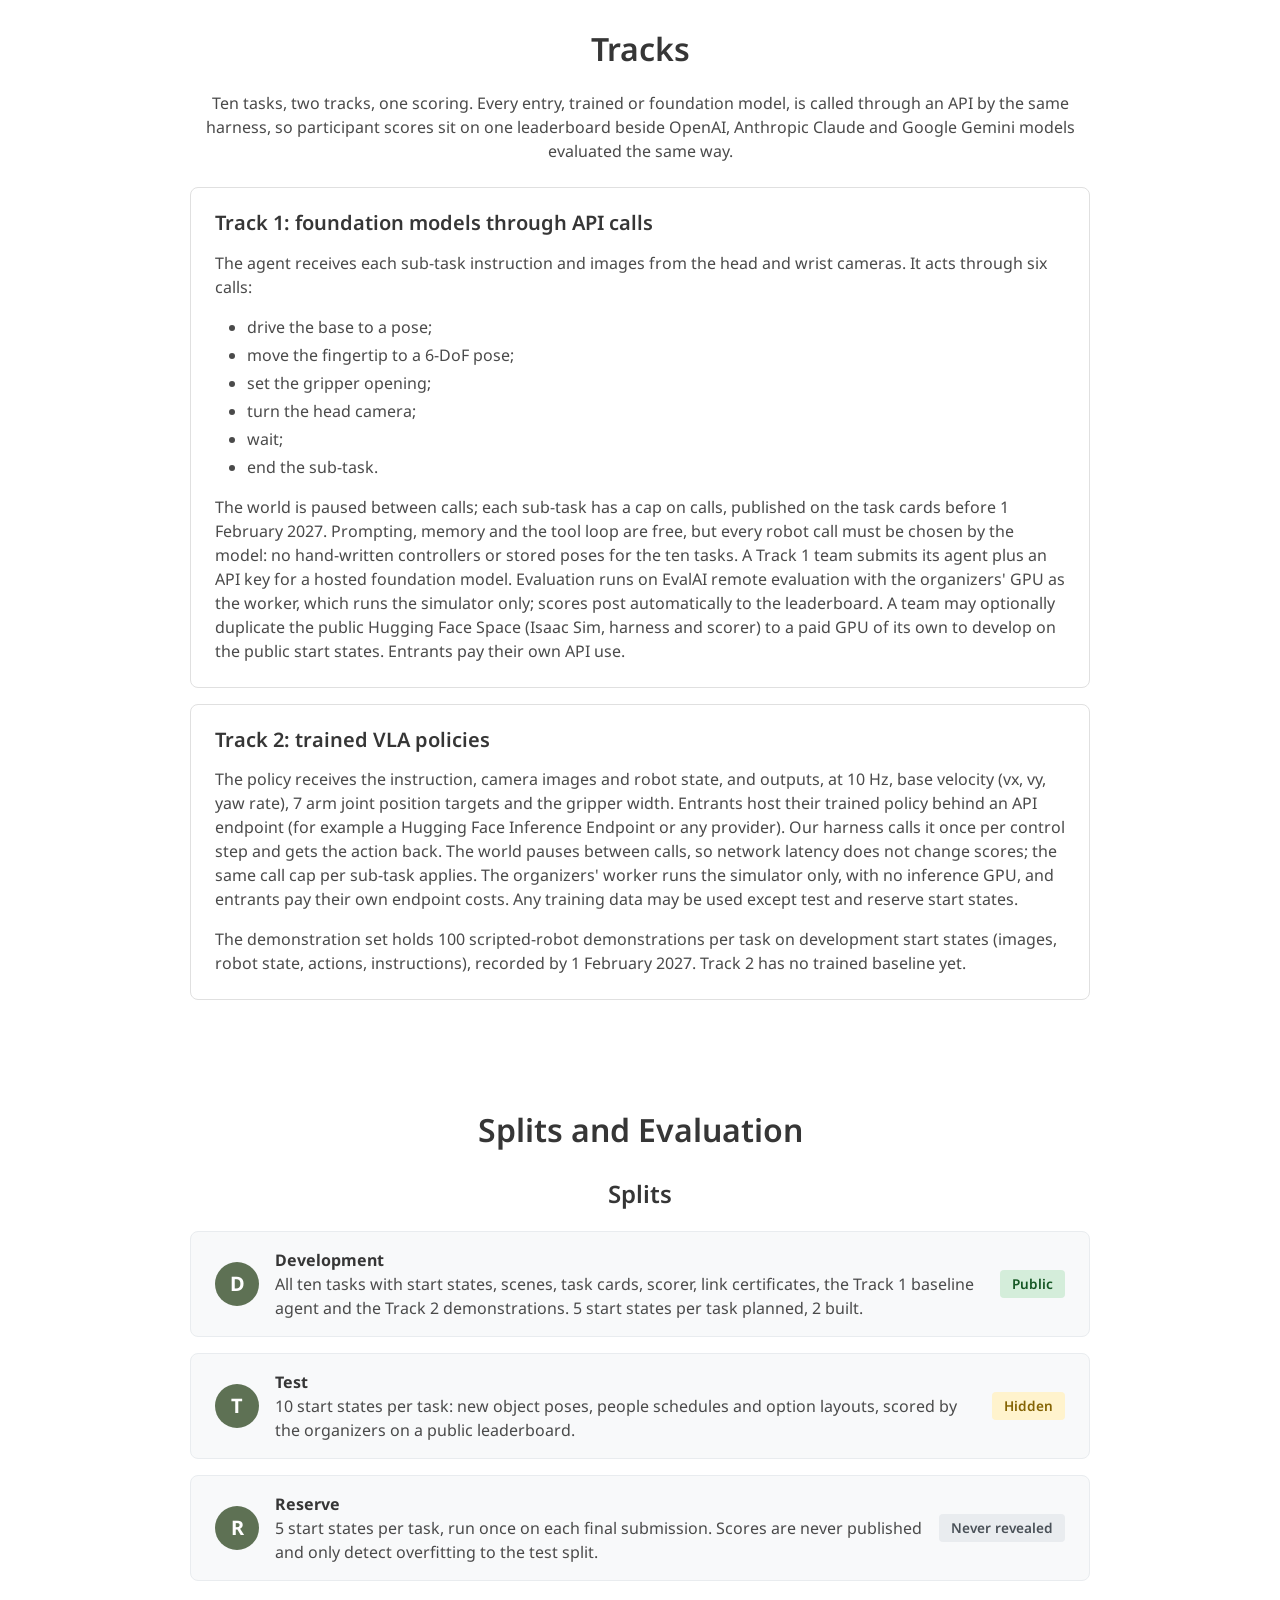
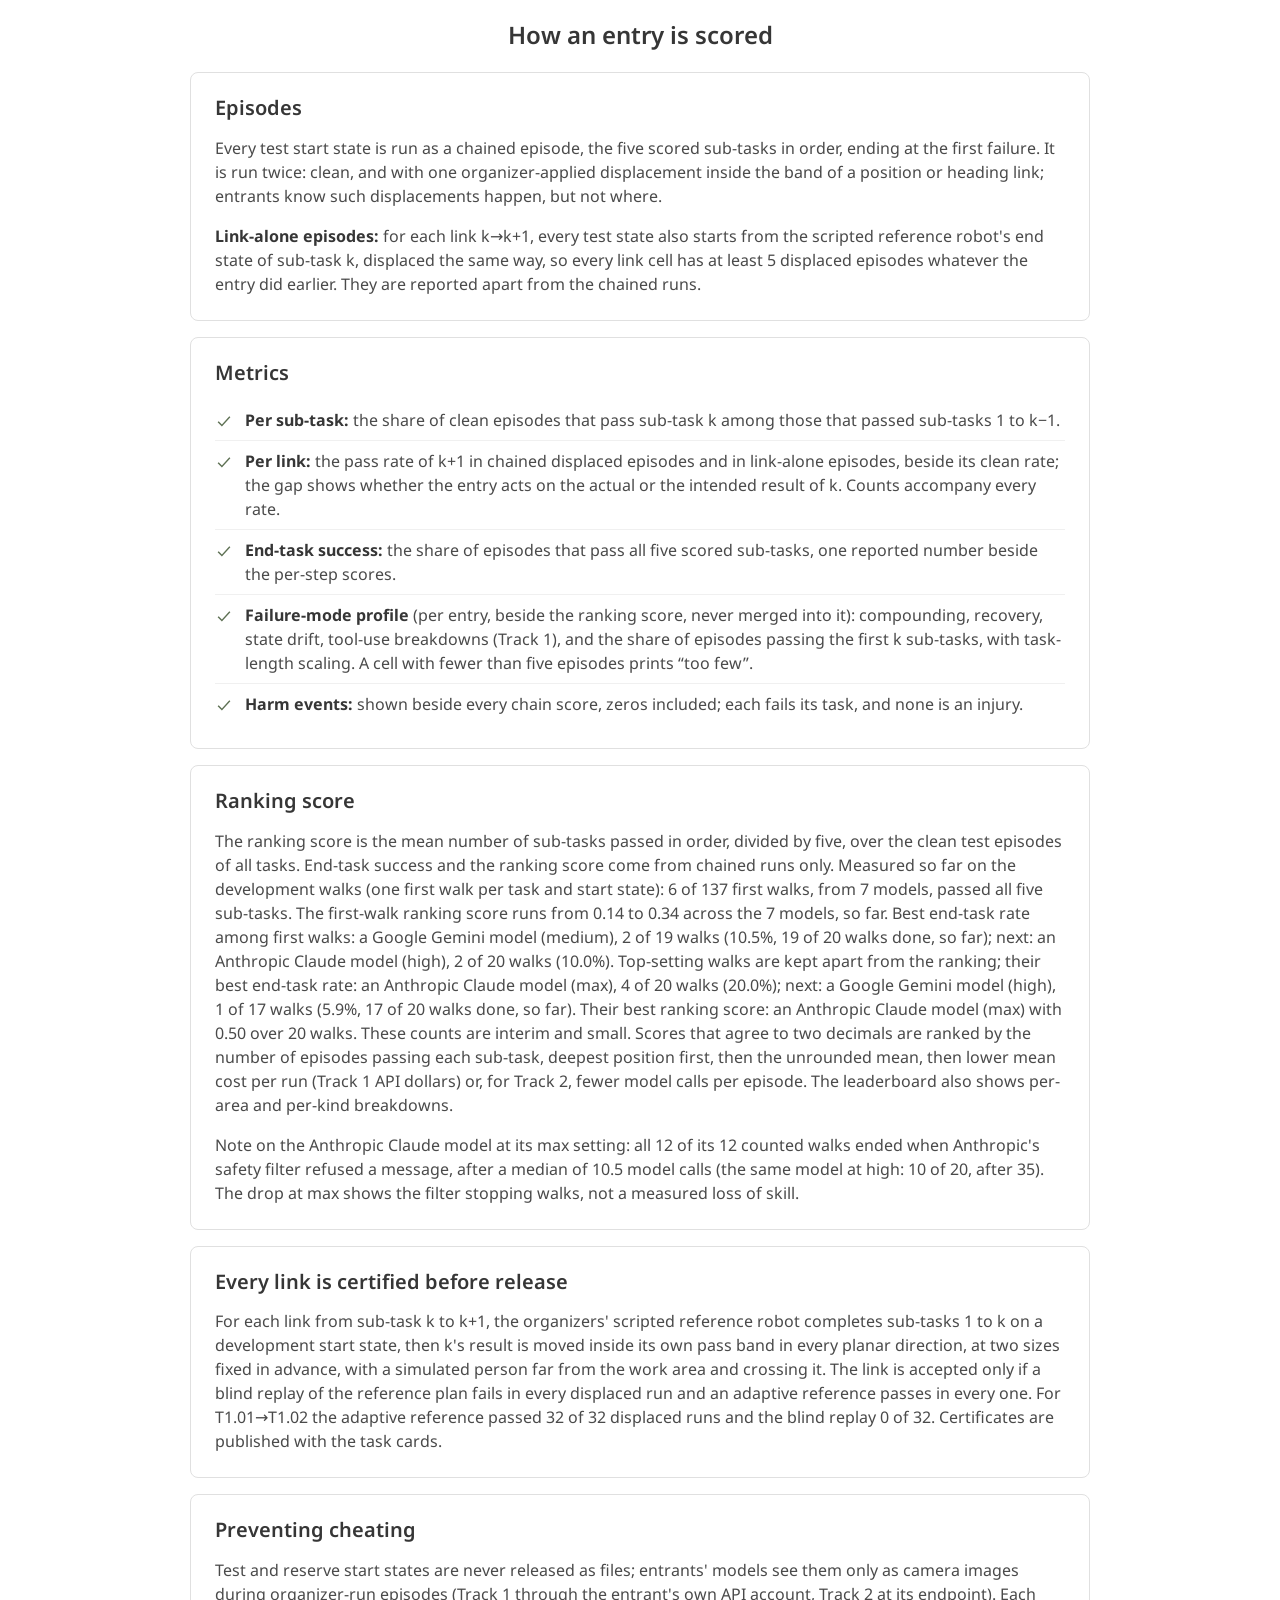
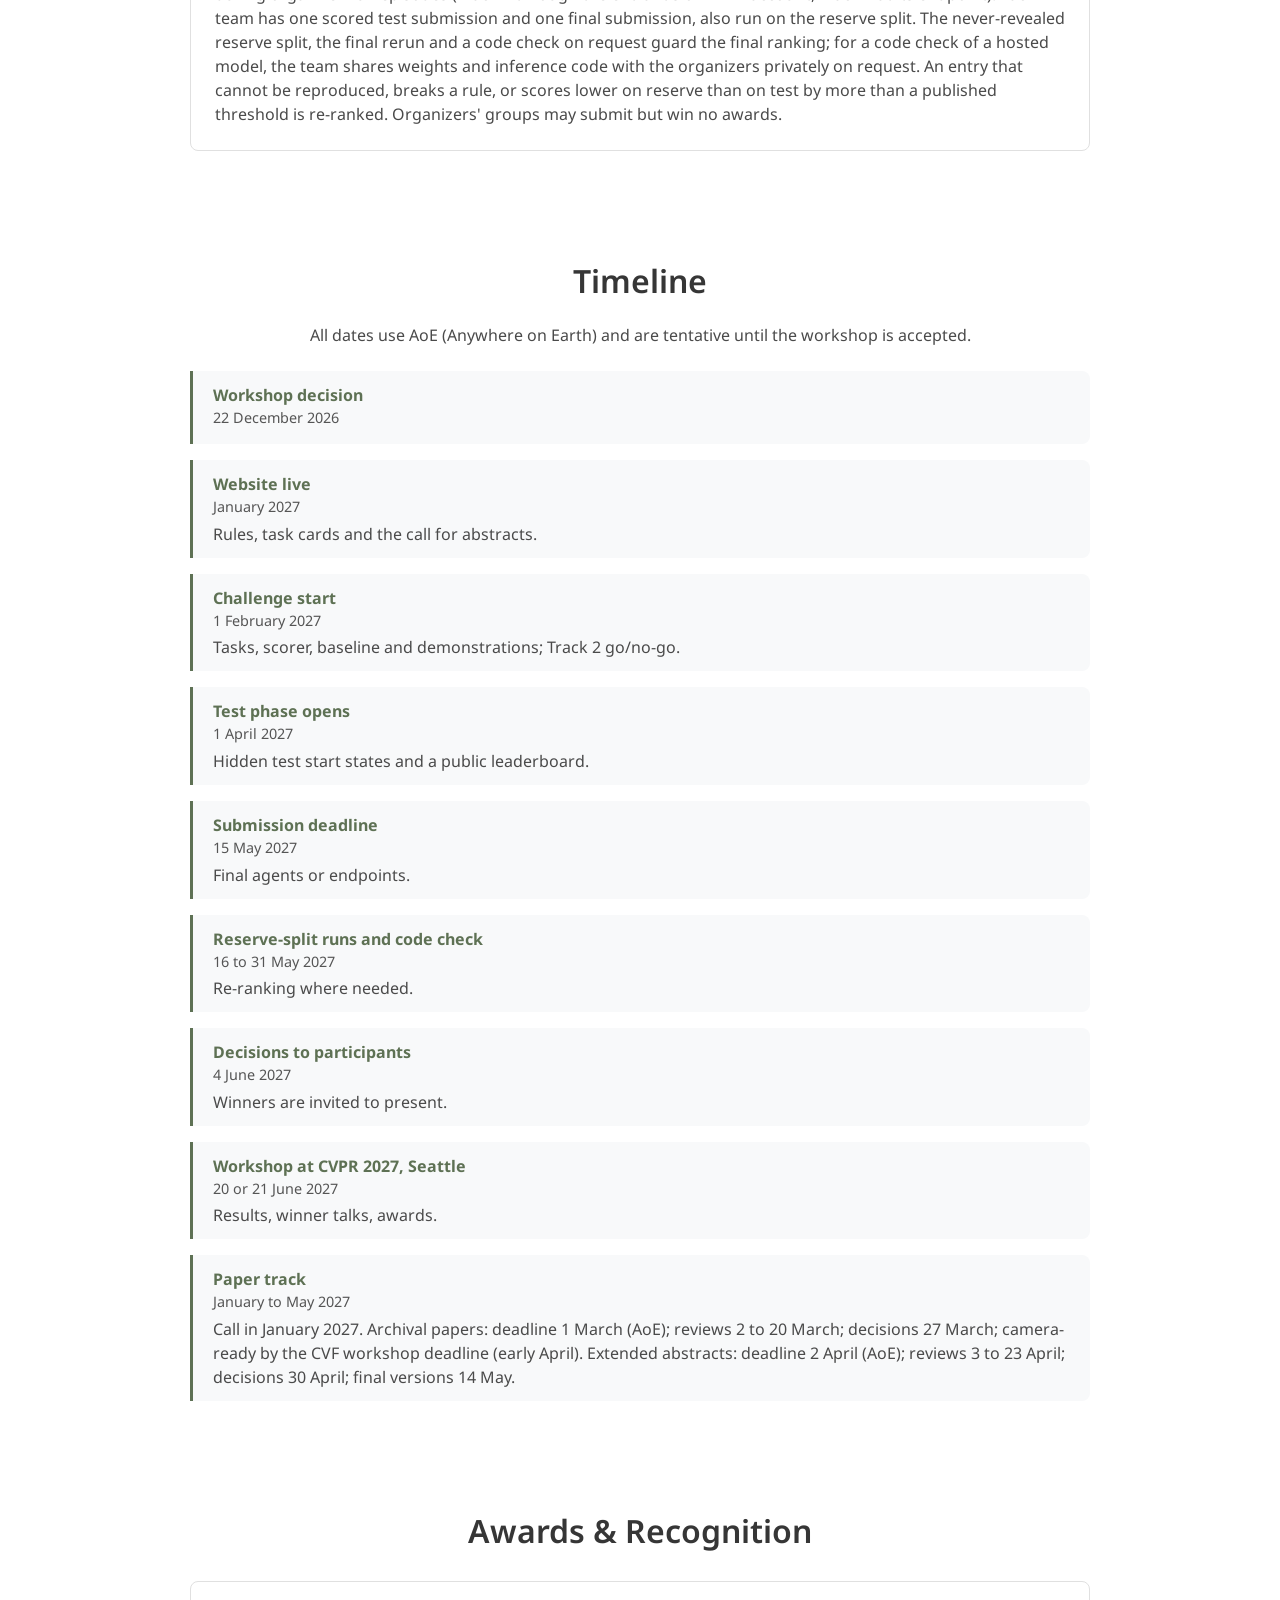
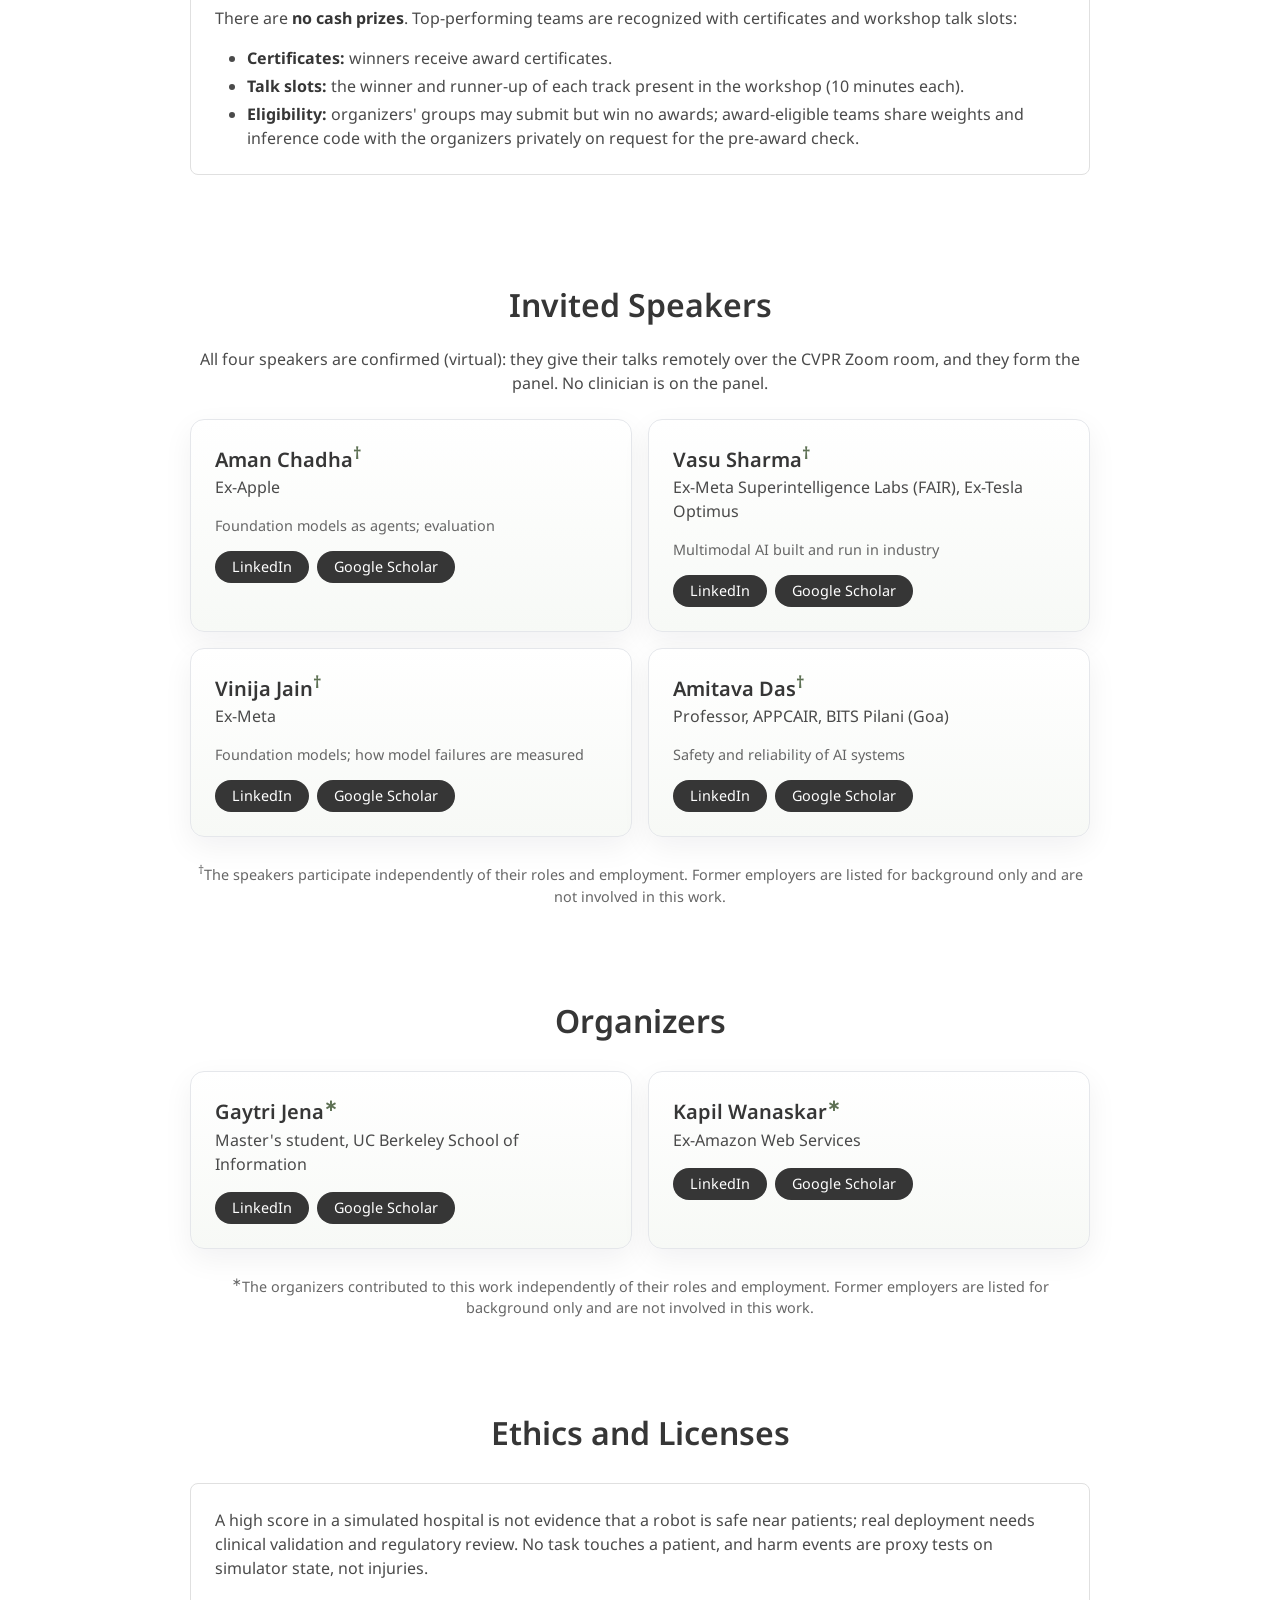
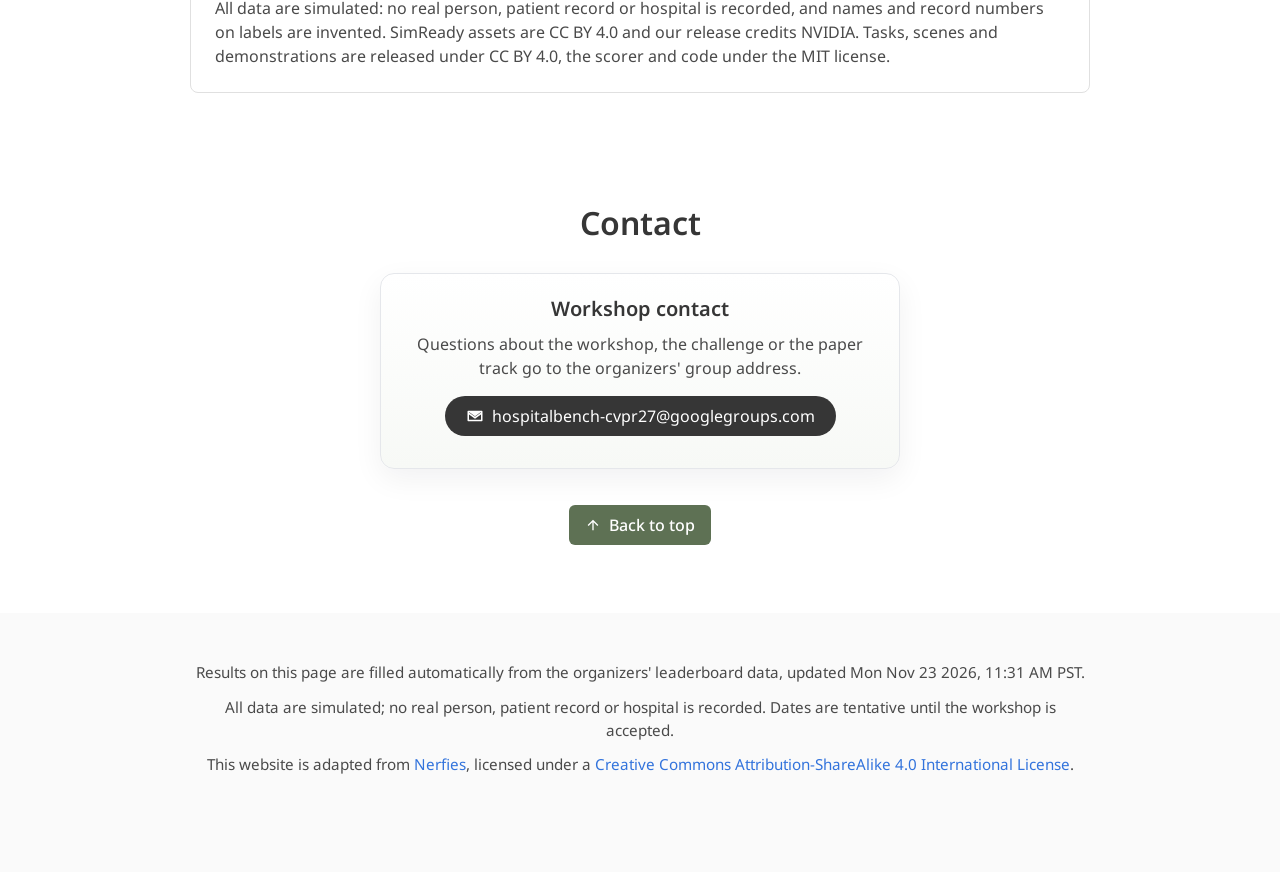
==== commit 6a451a68: "Proposal numbers from the leaderboard data (updated Mon Nov 23 2026, 11:31 AM PST)" ====
--- a/index.html
+++ b/index.html
@@ -195,7 +195,7 @@
     <div class="card">
       <h4>Ranking score</h4>
       <div class="content">
-        <p>The ranking score is the mean number of sub-tasks passed in order, divided by five, over the clean test episodes of all tasks. End-task success and the ranking score come from chained runs only. Measured so far on the development walks (one first walk per task and start state): <span data-auto="end_so_far">6 of 137</span> first walks, from <span data-auto="n_models">7</span> models, passed all five sub-tasks. The first-walk ranking score runs from <span data-auto="score_range">0.14 to 0.34 across the 7 models, so far</span>. Best end-task rate among first walks: <span data-auto="best_first">a Google Gemini model (medium), 2 of 19 walks (10.5%, 19 of 20 walks done, so far); next: an Anthropic Claude model (high), 2 of 20 walks (10.0%)</span>. Top-setting walks are kept apart from the ranking; their best end-task rate: <span data-auto="best_top">an Anthropic Claude model (max), 4 of 19 walks (21.1%, 19 of 20 walks done, so far); next: a Google Gemini model (high), 1 of 17 walks (5.9%, 17 of 20 walks done, so far)</span>. Their best ranking score: <span data-auto="score_top">an Anthropic Claude model (max) with 0.51 over 19 of 20 walks, so far</span>. These counts are interim and small. Scores that agree to two decimals are ranked by the number of episodes passing each sub-task, deepest position first, then the unrounded mean, then lower mean cost per run (Track 1 API dollars) or, for Track 2, fewer model calls per episode. The leaderboard also shows per-area and per-kind breakdowns.</p>
+        <p>The ranking score is the mean number of sub-tasks passed in order, divided by five, over the clean test episodes of all tasks. End-task success and the ranking score come from chained runs only. Measured so far on the development walks (one first walk per task and start state): <span data-auto="end_so_far">6 of 137</span> first walks, from <span data-auto="n_models">7</span> models, passed all five sub-tasks. The first-walk ranking score runs from <span data-auto="score_range">0.14 to 0.34 across the 7 models, so far</span>. Best end-task rate among first walks: <span data-auto="best_first">a Google Gemini model (medium), 2 of 19 walks (10.5%, 19 of 20 walks done, so far); next: an Anthropic Claude model (high), 2 of 20 walks (10.0%)</span>. Top-setting walks are kept apart from the ranking; their best end-task rate: <span data-auto="best_top">an Anthropic Claude model (max), 4 of 20 walks (20.0%); next: a Google Gemini model (high), 1 of 17 walks (5.9%, 17 of 20 walks done, so far)</span>. Their best ranking score: <span data-auto="score_top">an Anthropic Claude model (max) with 0.50 over 20 walks</span>. These counts are interim and small. Scores that agree to two decimals are ranked by the number of episodes passing each sub-task, deepest position first, then the unrounded mean, then lower mean cost per run (Track 1 API dollars) or, for Track 2, fewer model calls per episode. The leaderboard also shows per-area and per-kind breakdowns.</p>
         <p><span data-auto="fable_note">Note on the Anthropic Claude model at its max setting: all 12 of its 12 counted walks ended when Anthropic's safety filter refused a message, after a median of 10.5 model calls (the same model at high: 10 of 20, after 35). The drop at max shows the filter stopping walks, not a measured loss of skill.</span></p>
       </div>
     </div>
@@ -300,7 +300,7 @@
 </section>
 
 <footer class="footer">
-  <p>Results on this page are filled automatically from the organizers' leaderboard data, <span data-auto="stamp">updated Mon Nov 23 2026, 9:47 AM PST</span>.</p>
+  <p>Results on this page are filled automatically from the organizers' leaderboard data, <span data-auto="stamp">updated Mon Nov 23 2026, 11:31 AM PST</span>.</p>
   <p>All data are simulated; no real person, patient record or hospital is recorded. Dates are tentative until the workshop is accepted.</p>
   <p>This website is adapted from <a href="https://nerfies.github.io/">Nerfies</a>, licensed under a
   <a rel="license" href="http://creativecommons.org/licenses/by-sa/4.0/">Creative Commons Attribution-ShareAlike 4.0 International License</a>.</p>
